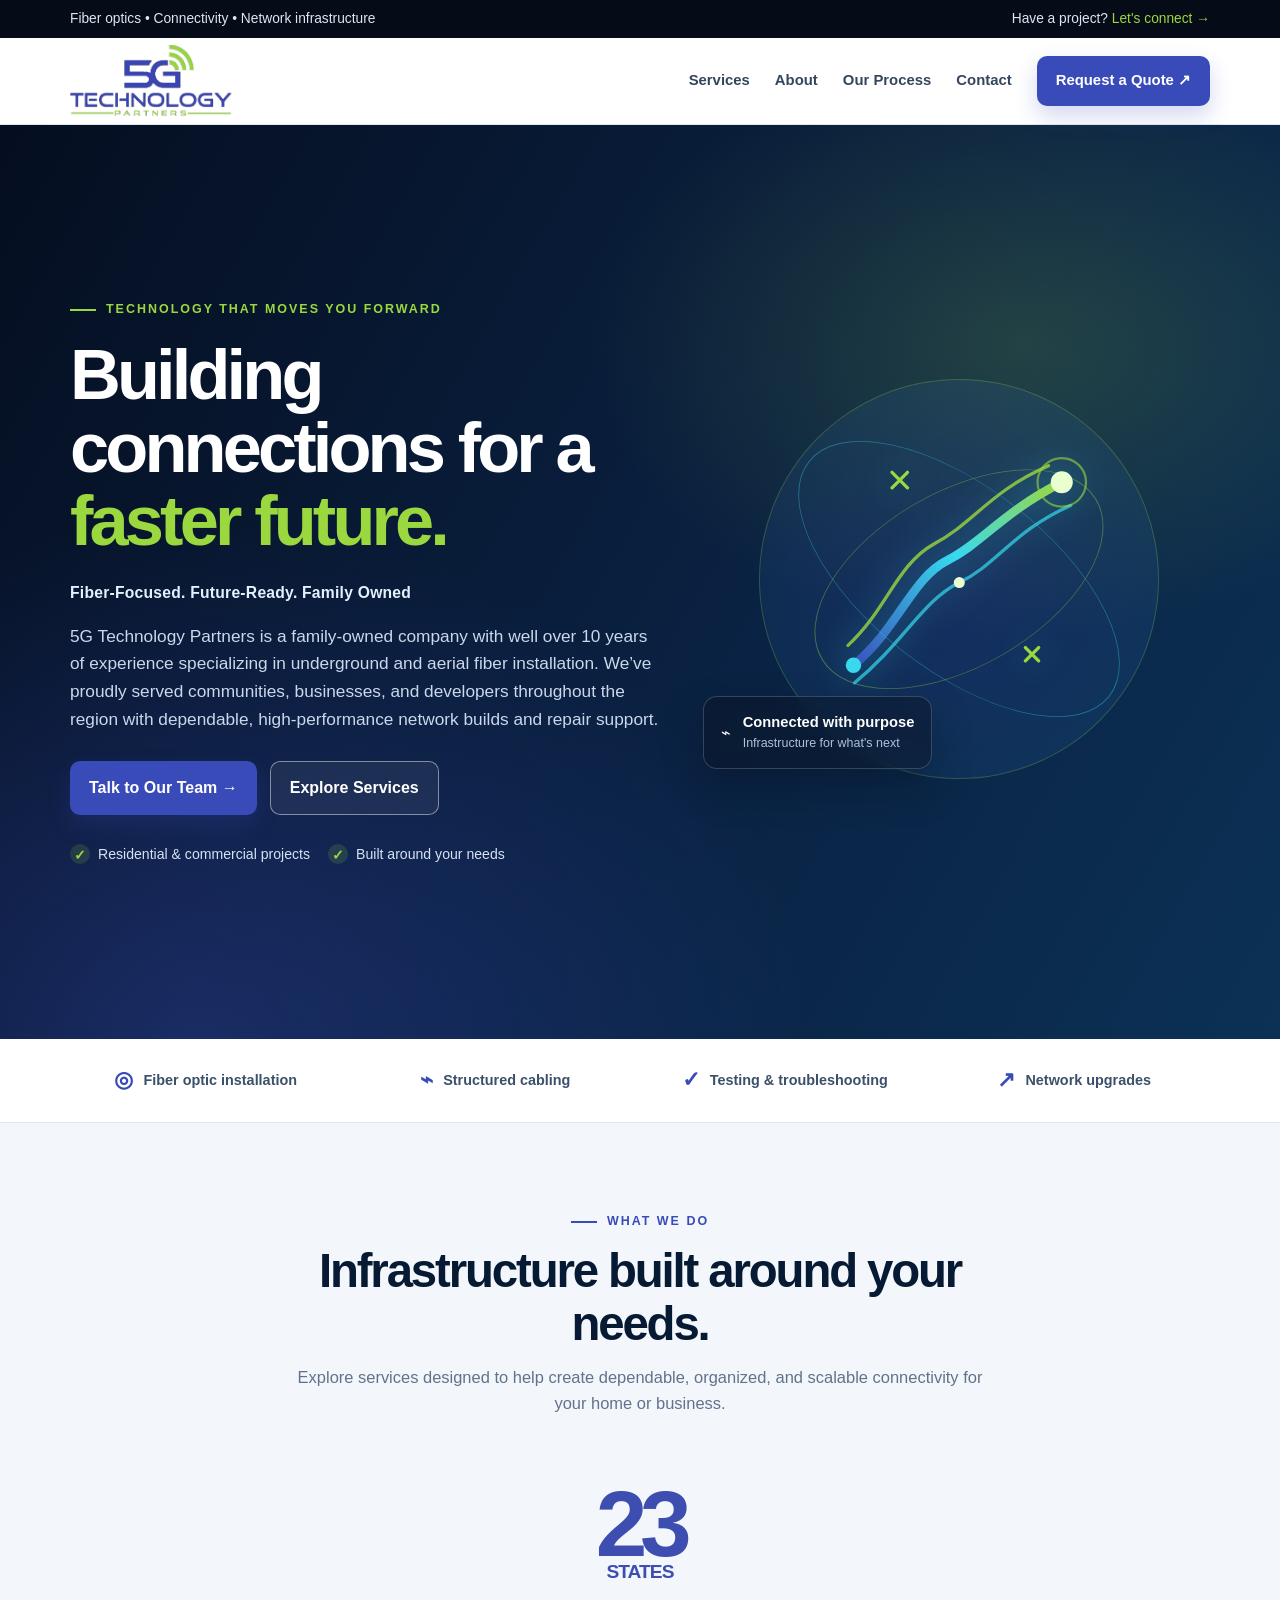
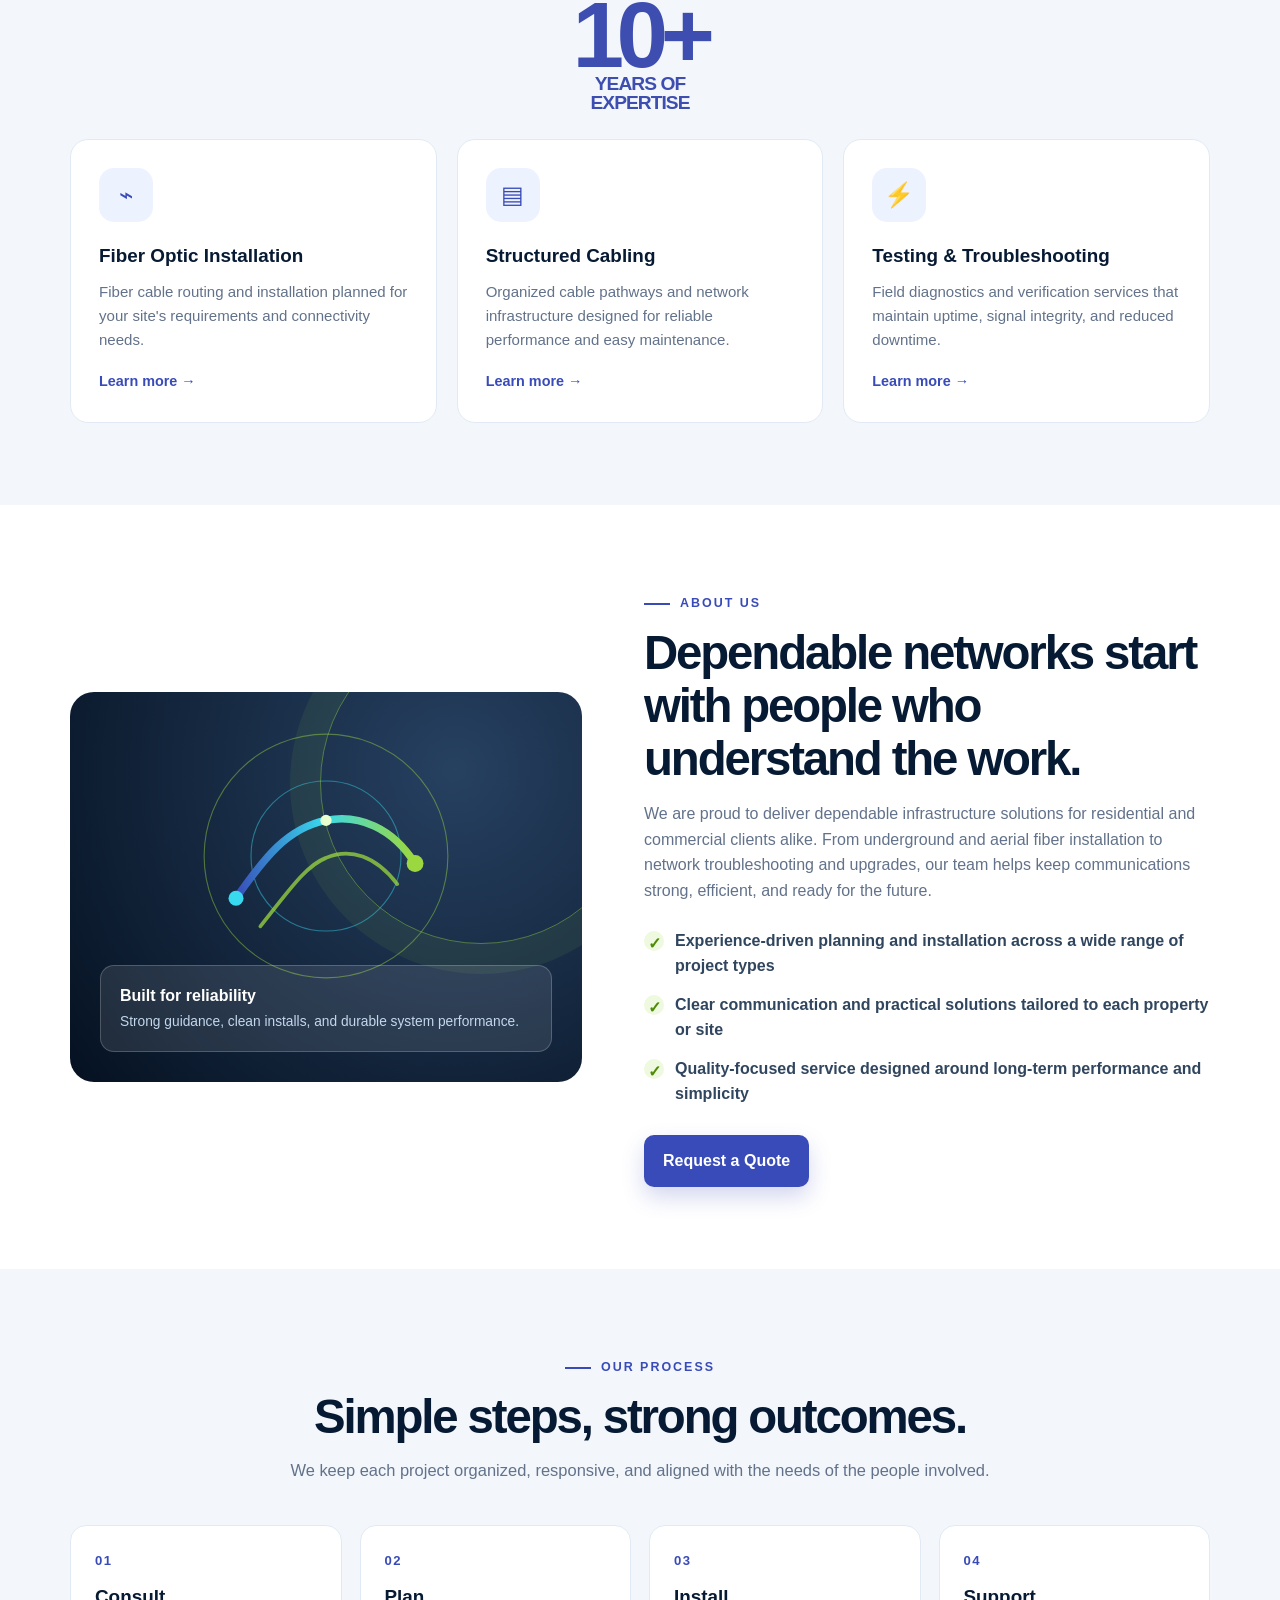
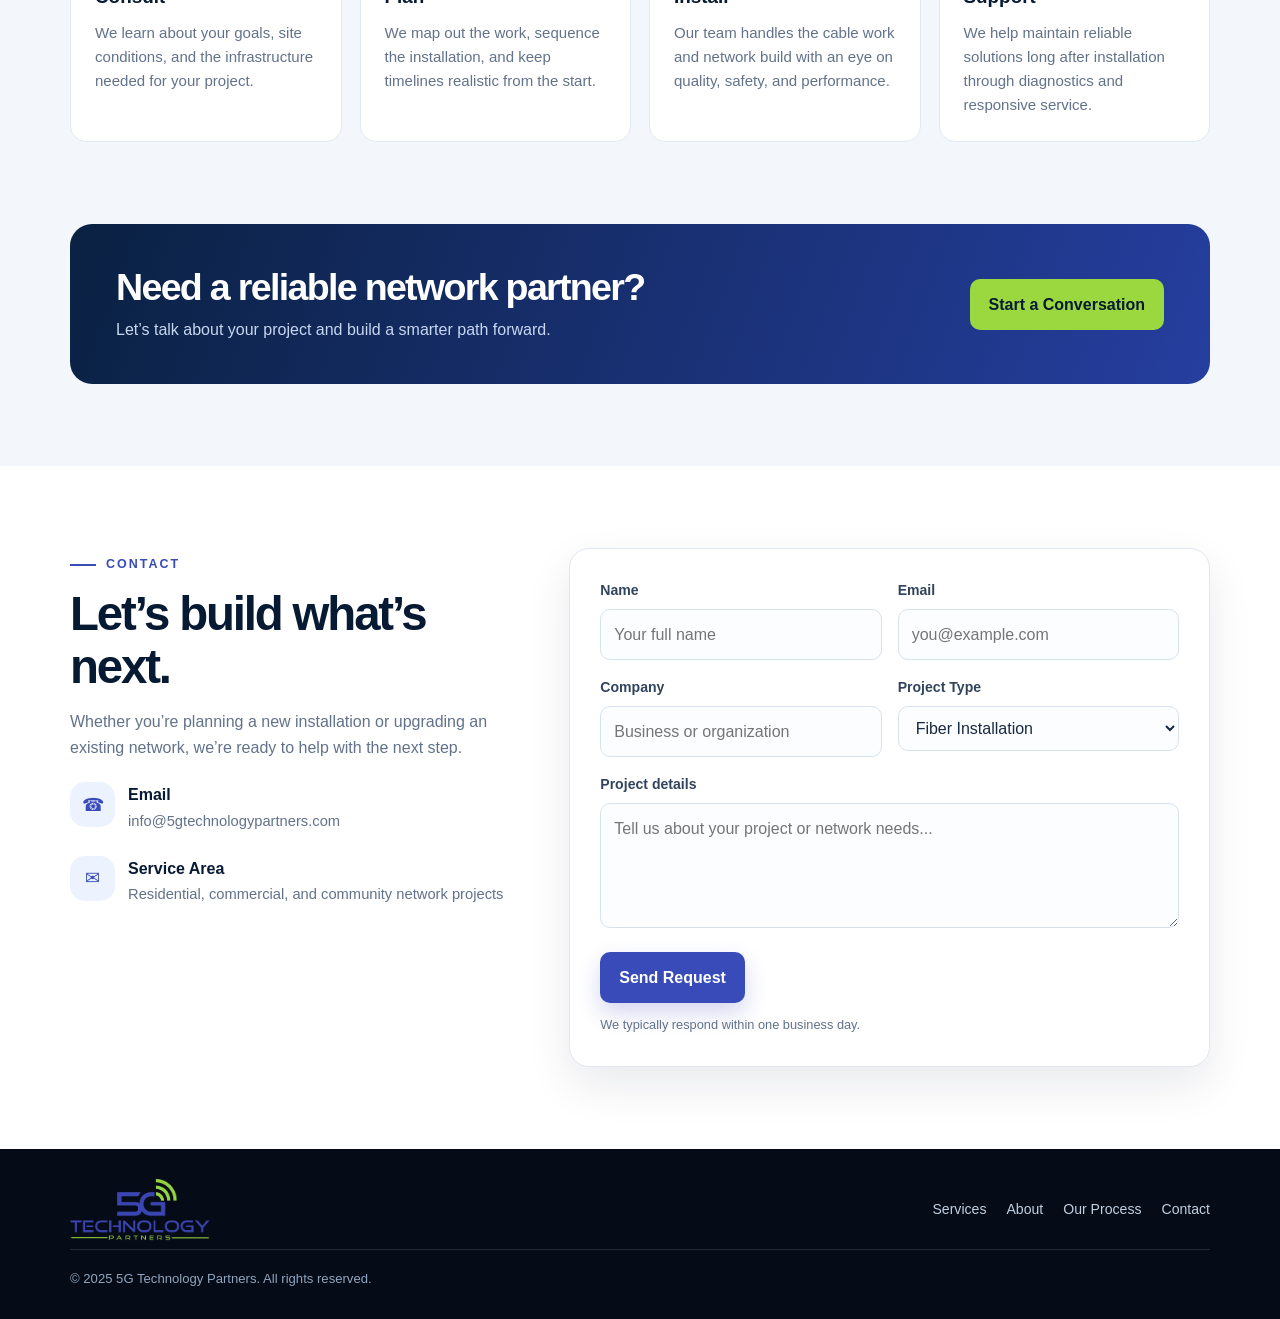
==== index.html @ 3518e051 "Update contact details to the requested email address in the marketing website." ====
<!DOCTYPE html>
<html lang="en">
<head>
  <meta charset="UTF-8">
  <meta name="viewport" content="width=device-width, initial-scale=1.0">
  <meta name="description" content="5G Technology Partners delivers fiber optic, connectivity, and network infrastructure solutions for businesses and communities.">
  <title>5G Technology Partners | Fiber Optics & Network Solutions</title>
  <style>
    :root {
      --navy: #071a33;
      --navy-2: #0d2b50;
      --blue: #394bb8;
      --green: #9bd83f;
      --cyan: #38d9ee;
      --text: #182942;
      --muted: #62728a;
      --pale: #f3f7fc;
      --line: #dfe7f1;
      --white: #fff;
    }

    * { box-sizing: border-box; }
    html { scroll-behavior: smooth; scroll-padding-top: 90px; }
    body {
      margin: 0;
      font-family: Inter, "Segoe UI", Arial, sans-serif;
      line-height: 1.6;
      color: var(--text);
      background: #fff;
    }
    a { color: inherit; text-decoration: none; }
    .container { width: min(1140px, calc(100% - 40px)); margin: 0 auto; }

    .topbar {
      background: #050b17;
      color: #dce6f4;
      font-size: .86rem;
      padding: 8px 0;
    }
    .topbar-inner {
      display: flex;
      justify-content: space-between;
      flex-wrap: wrap;
      gap: 8px 20px;
    }
    .topbar a { color: var(--green); }

    header {
      position: sticky;
      top: 0;
      z-index: 20;
      background: rgba(255,255,255,.97);
      backdrop-filter: blur(12px);
      border-bottom: 1px solid var(--line);
    }

    .nav {
      min-height: 86px;
      display: flex;
      align-items: center;
      justify-content: space-between;
      gap: 24px;
    }

    .brand {
      display: inline-flex;
      align-items: center;
      flex-shrink: 0;
    }

    .brand img {
      display: block;
      width: 220px;
      max-height: 72px;
      object-fit: contain;
      object-position: left center;
    }

    .nav-links {
      display: flex;
      align-items: center;
      gap: 25px;
      color: #34465e;
      font-size: .93rem;
      font-weight: 700;
    }
    .nav-links a:not(.button):hover { color: var(--blue); }

    .button {
      display: inline-flex;
      align-items: center;
      justify-content: center;
      gap: 9px;
      padding: 13px 19px;
      border-radius: 10px;
      border: 0;
      cursor: pointer;
      font: inherit;
      font-weight: 800;
      transition: transform .2s, box-shadow .2s, background .2s;
    }
    .button:hover { transform: translateY(-2px); }

    .button-primary {
      background: var(--blue);
      color: white;
      box-shadow: 0 10px 22px rgba(57,75,184,.22);
    }
    .button-primary:hover { background: #293a9d; }

    .hero {
      color: white;
      overflow: hidden;
      position: relative;
      background:
        radial-gradient(ellipse at 80% 24%, rgba(155,216,63,.17), transparent 30%),
        radial-gradient(ellipse at 15% 100%, rgba(57,75,184,.35), transparent 40%),
        linear-gradient(120deg, #050e20 0%, #0a2243 58%, #0b3155 100%);
    }

    .hero-grid {
      position: relative;
      display: grid;
      grid-template-columns: 1.08fr .92fr;
      gap: 48px;
      align-items: center;
      padding: 86px 0 92px;
    }

    .eyebrow {
      display: inline-flex;
      align-items: center;
      gap: 10px;
      color: var(--green);
      font-size: .78rem;
      font-weight: 900;
      letter-spacing: .16em;
      text-transform: uppercase;
    }
    .eyebrow::before {
      content: "";
      width: 26px;
      height: 2px;
      background: currentColor;
    }

    h1 {
      margin: 18px 0 22px;
      max-width: 720px;
      font-size: clamp(2.7rem, 5.5vw, 4.65rem);
      line-height: 1.04;
      letter-spacing: -.055em;
    }
    h1 span { color: var(--green); }

    .hero-tagline {
      max-width: 650px;
      margin: 0 0 18px;
      color: #e4f1ff;
      font-size: .98rem;
      font-weight: 800;
      letter-spacing: .015em;
    }

    .hero-copy {
      max-width: 590px;
      margin: 0 0 28px;
      color: #c9d8ea;
      font-size: 1.08rem;
    }

    .hero-actions {
      display: flex;
      flex-wrap: wrap;
      gap: 13px;
    }

    .hero-points {
      display: flex;
      flex-wrap: wrap;
      gap: 18px;
      margin-top: 28px;
      color: #d6e3f3;
      font-size: .88rem;
    }
    .hero-points span {
      display: inline-flex;
      align-items: center;
      gap: 8px;
    }

    .check {
      display: inline-grid;
      place-items: center;
      width: 20px;
      height: 20px;
      flex-shrink: 0;
      border-radius: 50%;
      color: var(--green);
      background: rgba(155,216,63,.15);
      font-style: normal;
      font-weight: 900;
    }

    .signal-visual {
      position: relative;
      min-height: 360px;
      display: grid;
      place-items: center;
    }

    .orb {
      position: relative;
      width: min(100%, 400px);
      aspect-ratio: 1;
      border-radius: 50%;
      border: 1px solid rgba(155,216,63,.24);
      background: radial-gradient(circle, rgba(57,75,184,.24), rgba(56,217,238,.06));
    }

    .orb::before, .orb::after {
      content: "";
      position: absolute;
      inset: 10%;
      border: 1px solid rgba(155,216,63,.42);
      border-radius: 50%;
      transform: rotate(-30deg) scaleY(.55);
    }
    .orb::after {
      inset: 2%;
      border-color: rgba(56,217,238,.4);
      transform: rotate(38deg) scaleY(.48);
    }

    .orb svg {
      position: absolute;
      width: 72%;
      left: 14%;
      top: 14%;
      filter: drop-shadow(0 0 18px rgba(56,217,238,.4));
    }

    .floating-card {
      position: absolute;
      bottom: 10px;
      left: -5px;
      display: flex;
      align-items: center;
      gap: 12px;
      padding: 14px 17px;
      border-radius: 14px;
      border: 1px solid rgba(255,255,255,.18);
      background: rgba(12,20,36,.48);
      backdrop-filter: blur(8px);
      box-shadow: 0 18px 40px rgba(2,10,20,.28);
    }

    .floating-card strong { display: block; font-size: .92rem; }
    .floating-card small {
      display: block;
      color: #afc2d9;
      font-size: .78rem;
    }

    .trust-strip {
      border-bottom: 1px solid var(--line);
      background: white;
    }

    .trust-grid {
      display: grid;
      grid-template-columns: repeat(4,1fr);
      gap: 18px;
      padding: 24px 0;
    }

    .trust-item {
      display: flex;
      align-items: center;
      justify-content: center;
      gap: 10px;
      color: #3b506a;
      font-size: .9rem;
      font-weight: 800;
    }
    .trust-item b {
      color: var(--blue);
      font-size: 1.35rem;
    }

    section { padding: 82px 0; }

    .section-heading {
      max-width: 720px;
      margin: 0 auto 42px;
      text-align: center;
    }

    .section-heading .eyebrow,
    .about-copy .eyebrow,
    .contact-copy .eyebrow {
      color: var(--blue);
    }

    h2 {
      margin: 12px 0 14px;
      color: var(--navy);
      font-size: clamp(2rem, 3.7vw, 3rem);
      line-height: 1.12;
      letter-spacing: -.045em;
    }

    .section-heading p {
      margin: 0;
      color: var(--muted);
      font-size: 1.03rem;
    }

    .services, .process, .cta-band { background: var(--pale); }

    .service-spotlight {
      display: flex;
      justify-content: center;
      align-items: center;
      margin: 0 0 36px;
      padding: 10px 0 0;
      background: transparent;
    }

    .service-coverage-copy {
      display: flex;
      flex-direction: column;
      justify-content: center;
      align-items: center;
      color: #3d4eb0;
      line-height: .8;
      letter-spacing: -.08em;
      font-weight: 900;
      text-transform: uppercase;
      text-align: center;
      padding-top: 10px;
      transform: translateY(8px);
    }
    .service-coverage-copy .big {
      display: block;
      font-size: clamp(5.8rem, 7vw, 9.5rem);
      line-height: .8;
      letter-spacing: -.08em;
    }
    .service-coverage-copy .small {
      display: block;
      font-size: clamp(1.1rem, 1.5vw, 1.8rem);
      letter-spacing: -.05em;
      line-height: .9;
      margin-top: 2px;
    }

    .service-grid {
      display: grid;
      grid-template-columns: repeat(3,1fr);
      gap: 20px;
    }

    .service-card {
      padding: 28px;
      border: 1px solid #e1eaf4;
      border-radius: 18px;
      background: white;
      transition: transform .2s, box-shadow .2s;
    }
    .service-card:hover {
      transform: translateY(-5px);
      box-shadow: 0 18px 40px rgba(7,26,51,.1);
    }

    .service-icon {
      display: grid;
      place-items: center;
      width: 54px;
      height: 54px;
      margin-bottom: 19px;
      border-radius: 15px;
      background: #edf2ff;
      color: var(--blue);
      font-size: 1.5rem;
    }

    .service-card h3, .step h3 {
      margin: 0 0 9px;
      color: var(--navy);
      font-size: 1.18rem;
    }

    .service-card p, .step p {
      margin: 0;
      color: var(--muted);
      font-size: .94rem;
    }

    .learn {
      display: inline-flex;
      gap: 7px;
      margin-top: 18px;
      color: var(--blue);
      font-weight: 850;
      font-size: .9rem;
    }

    .about-grid {
      display: grid;
      grid-template-columns: .95fr 1.05fr;
      gap: 62px;
      align-items: center;
    }

    .about-visual {
      min-height: 390px;
      position: relative;
      overflow: hidden;
      display: flex;
      align-items: end;
      padding: 30px;
      border-radius: 24px;
      background: radial-gradient(circle at 75% 20%, rgba(15,44,80,.9), rgba(5,17,33,1));
    }
    .about-visual::before {
      content: "";
      position: absolute;
      width: 320px;
      height: 320px;
      top: -70px;
      right: -60px;
      border: 1px solid rgba(155,216,63,.45);
      border-radius: 50%;
      box-shadow: 0 0 0 30px rgba(155,216,63,.08);
    }
    .about-visual svg {
      position: absolute;
      width: 72%;
      max-width: 300px;
      left: 50%;
      top: 42%;
      transform: translate(-50%,-50%);
    }

    .about-note {
      z-index: 1;
      position: relative;
      width: 100%;
      padding: 17px 19px;
      border: 1px solid rgba(255,255,255,.2);
      border-radius: 14px;
      background: rgba(255,255,255,.1);
      color: white;
    }
    .about-note strong { display: block; }
    .about-note span {
      color: #c3d7ed;
      font-size: .86rem;
    }

    .about-copy > p, .contact-copy > p { color: var(--muted); }

    .benefits {
      display: grid;
      gap: 13px;
      list-style: none;
      padding: 0;
      margin: 24px 0 28px;
    }
    .benefits li {
      display: flex;
      gap: 11px;
      align-items: flex-start;
      color: #30455e;
      font-weight: 700;
    }
    .benefits .check {
      margin-top: 3px;
      color: #4c8c0a;
      background: #eff9df;
    }

    .process-grid {
      display: grid;
      grid-template-columns: repeat(4,1fr);
      gap: 18px;
    }

    .step {
      padding: 24px;
      border: 1px solid #e1eaf4;
      border-radius: 16px;
      background: white;
    }
    .step-number {
      color: var(--blue);
      font-size: .82rem;
      font-weight: 900;
      letter-spacing: .12em;
    }
    .step h3 { margin-top: 11px; }

    .cta-band { padding: 0 0 82px; }
    .cta-inner {
      display: flex;
      align-items: center;
      justify-content: space-between;
      gap: 25px;
      padding: 42px 46px;
      border-radius: 22px;
      color: white;
      background: linear-gradient(110deg,#0a2142,#263e9f);
    }
    .cta-inner h2 {
      margin: 0 0 8px;
      color: white;
      font-size: clamp(1.7rem,3vw,2.35rem);
    }
    .cta-inner p {
      margin: 0;
      color: #c8d7f0;
    }
    .cta-inner .button {
      flex-shrink: 0;
      color: var(--navy);
      background: var(--green);
    }

    .contact-grid {
      display: grid;
      grid-template-columns: .82fr 1.18fr;
      gap: 54px;
      align-items: start;
    }

    .contact-detail {
      display: flex;
      gap: 13px;
      align-items: flex-start;
      margin-top: 22px;
    }
    .contact-detail .service-icon {
      width: 45px;
      height: 45px;
      flex-shrink: 0;
      margin: 0;
      font-size: 1.15rem;
    }
    .contact-detail strong {
      display: block;
      color: var(--navy);
    }
    .contact-detail span {
      color: var(--muted);
      font-size: .92rem;
    }

    .contact-form {
      padding: 30px;
      border: 1px solid var(--line);
      border-radius: 20px;
      background: white;
      box-shadow: 0 18px 45px rgba(7,26,51,.09);
    }

    .form-row {
      display: grid;
      grid-template-columns: 1fr 1fr;
      gap: 16px;
    }

    .field { margin-bottom: 16px; }

    label {
      display: block;
      margin-bottom: 7px;
      color: #31445d;
      font-size: .88rem;
      font-weight: 800;
    }

    input, select, textarea {
      width: 100%;
      padding: 12px 13px;
      border: 1px solid #d7e2ee;
      border-radius: 10px;
      background: #fbfdff;
      color: var(--text);
      font: inherit;
      outline: none;
    }
    input:focus, select:focus, textarea:focus {
      border-color: var(--blue);
      box-shadow: 0 0 0 3px rgba(57,75,184,.11);
    }
    textarea {
      min-height: 125px;
      resize: vertical;
    }

    .form-note {
      margin: 12px 0 0;
      color: var(--muted);
      font-size: .8rem;
    }

    footer {
      padding: 30px 0;
      color: #c0cfe2;
      background: #050b17;
    }
    .footer-inner {
      display: flex;
      align-items: center;
      justify-content: space-between;
      flex-wrap: wrap;
      gap: 20px;
    }
    footer .brand img {
      width: 190px;
      max-height: 62px;
    }
    .footer-links {
      display: flex;
      flex-wrap: wrap;
      gap: 20px;
      font-size: .88rem;
    }
    .copyright {
      width: 100%;
      margin-top: 8px;
      padding-top: 18px;
      border-top: 1px solid rgba(255,255,255,.13);
      color: #8fa5bf;
      font-size: .82rem;
    }

    @media (max-width: 900px) {
      .nav-links { gap: 15px; }
      .nav-links a:not(.button) { font-size: .86rem; }
      .hero-grid { grid-template-columns: 1fr .8fr; gap: 25px; }
      .service-grid { grid-template-columns: repeat(2,1fr); }
      .process-grid { grid-template-columns: repeat(2,1fr); }
      .about-grid { gap: 32px; }
    }

    @media (max-width: 700px) {
      .topbar-inner { justify-content: center; text-align: center; }
      .nav { min-height: 74px; }
      .brand img { width: 175px; max-height: 58px; }
      .menu-toggle { display: block; }
      .nav-links {
        display: none;
        position: absolute;
        top: 74px;
        left: 0;
        right: 0;
        padding: 18px 22px 24px;
        border-bottom: 1px solid var(--line);
        background: white;
        box-shadow: 0 18px 25px rgba(7,26,51,.08);
      }
      .nav-links.open { display: flex; }
      .nav-links a:not(.button) { font-size: 1rem; }
      .nav-links .button { width: 100%; }
      .hero-grid {
        grid-template-columns: 1fr;
        padding: 62px 0 72px;
      }
      .service-grid, .about-grid, .contact-grid { grid-template-columns: 1fr; }
      .contact-grid { gap: 30px; }
      .cta-inner {
        padding: 30px 25px;
        align-items: flex-start;
        flex-direction: column;
      }
    }

    @media (max-width: 440px) {
      .container { width: calc(100% - 30px); }
      .service-grid, .process-grid, .form-row { grid-template-columns: 1fr; }
      h1 { font-size: 2.55rem; }
      .hero-actions .button { width: 100%; }
      .hero-points { flex-direction: column; gap: 10px; }
    }
  </style>
</head>
<body>
  <div class="topbar">
    <div class="container topbar-inner">
      <span>Fiber optics • Connectivity • Network infrastructure</span>
      <span>Have a project? <a href="#contact">Let's connect →</a></span>
    </div>
  </div>

  <header>
    <div class="container nav">
      <a class="brand" href="#home" aria-label="5G Technology Partners home">
        <img src="5g-technology-partners-logo.png" alt="5G Technology Partners logo">
      </a>
      <nav class="nav-links" aria-label="Main navigation">
        <a href="#services">Services</a>
        <a href="#about">About</a>
        <a href="#process">Our Process</a>
        <a href="#contact">Contact</a>
        <a class="button button-primary" href="#contact">Request a Quote ↗</a>
      </nav>
    </div>
  </header>

  <main>
    <section class="hero" id="home">
      <div class="container hero-grid">
        <div>
          <div class="eyebrow">Technology that moves you forward</div>
          <h1>Building connections for a <span>faster future.</span></h1>
          <p class="hero-tagline">Fiber-Focused. Future-Ready. Family Owned</p>
          <p class="hero-copy">5G Technology Partners is a family-owned company with well over 10 years of experience specializing in underground and aerial fiber installation. We’ve proudly served communities, businesses, and developers throughout the region with dependable, high-performance network builds and repair support.</p>

          <div class="hero-actions">
            <a class="button button-primary" href="#contact">Talk to Our Team →</a>
            <a class="button" href="#services" style="color:white;border:1px solid rgba(255,255,255,.45);background:rgba(255,255,255,.06);">Explore Services</a>
          </div>

          <div class="hero-points">
            <span><i class="check">✓</i> Residential & commercial projects</span>
            <span><i class="check">✓</i> Built around your needs</span>
          </div>
        </div>

        <div class="signal-visual" aria-hidden="true">
          <div class="orb">
            <svg viewBox="0 0 260 260" fill="none">
              <defs>
                <linearGradient id="beam" x1="35" y1="218" x2="222" y2="40" gradientUnits="userSpaceOnUse">
                  <stop stop-color="#394bb8"/>
                  <stop offset=".55" stop-color="#38d9ee"/>
                  <stop offset="1" stop-color="#9bd83f"/>
                </linearGradient>
              </defs>
              <path d="M34 208C75 174 87 129 119 113C151 97 168 70 223 42" stroke="url(#beam)" stroke-width="8" stroke-linecap="round"/>
              <path d="M35 224C80 187 96 150 130 133C165 116 179 86 231 63" stroke="#38d9ee" stroke-opacity=".7" stroke-width="3" stroke-linecap="round"/>
              <path d="M29 190C64 158 73 117 107 98C143 79 158 50 211 27" stroke="#9bd83f" stroke-opacity=".8" stroke-width="3" stroke-linecap="round"/>
              <circle cx="223" cy="42" r="10" fill="#eaffd0"/>
              <circle cx="223" cy="42" r="22" stroke="#9bd83f" stroke-opacity=".6" stroke-width="2"/>
              <circle cx="34" cy="208" r="7" fill="#38d9ee"/>
              <circle cx="130" cy="133" r="5" fill="#eaffd0"/>
              <path d="M69 47L83 33M83 47L69 33M190 204L202 192M202 204L190 192" stroke="#9bd83f" stroke-width="3" stroke-linecap="round"/>
            </svg>
          </div>

          <div class="floating-card">
            <div class="floating-icon">⌁</div>
            <div>
              <strong>Connected with purpose</strong>
              <small>Infrastructure for what's next</small>
            </div>
          </div>
        </div>
      </div>
    </section>

    <div class="trust-strip">
      <div class="container trust-grid">
        <div class="trust-item"><b>◎</b> Fiber optic installation</div>
        <div class="trust-item"><b>⌁</b> Structured cabling</div>
        <div class="trust-item"><b>✓</b> Testing & troubleshooting</div>
        <div class="trust-item"><b>↗</b> Network upgrades</div>
      </div>
    </div>

    <section class="services" id="services">
      <div class="container">
        <div class="section-heading">
          <div class="eyebrow">What we do</div>
          <h2>Infrastructure built around your needs.</h2>
          <p>Explore services designed to help create dependable, organized, and scalable connectivity for your home or business.</p>
        </div>

        <div class="service-spotlight">
          <div class="service-coverage-copy" aria-label="23 states, 10 plus years of experience">
            <span class="big">23</span>
            <span class="small">STATES</span>
            <span class="big" style="margin-top: 18px;">10+</span>
            <span class="small">YEARS OF</span>
            <span class="small">EXPERTISE</span>
          </div>
        </div>

        <div class="service-grid">
          <article class="service-card">
            <div class="service-icon">⌁</div>
            <h3>Fiber Optic Installation</h3>
            <p>Fiber cable routing and installation planned for your site's requirements and connectivity needs.</p>
            <a class="learn" href="#contact">Learn more →</a>
          </article>

          <article class="service-card">
            <div class="service-icon">▤</div>
            <h3>Structured Cabling</h3>
            <p>Organized cable pathways and network infrastructure designed for reliable performance and easy maintenance.</p>
            <a class="learn" href="#contact">Learn more →</a>
          </article>

          <article class="service-card">
            <div class="service-icon">⚡</div>
            <h3>Testing & Troubleshooting</h3>
            <p>Field diagnostics and verification services that maintain uptime, signal integrity, and reduced downtime.</p>
            <a class="learn" href="#contact">Learn more →</a>
          </article>
        </div>
      </div>
    </section>

    <section class="about" id="about">
      <div class="container about-grid">
        <div class="about-visual" aria-hidden="true">
          <svg viewBox="0 0 320 320" fill="none" xmlns="http://www.w3.org/2000/svg">
            <circle cx="160" cy="160" r="130" stroke="rgba(155,216,63,0.45)" stroke-width="1.2"/>
            <circle cx="160" cy="160" r="80" stroke="rgba(56,217,238,0.45)" stroke-width="1.2"/>
            <path d="M64 205C94 162 119 130 160 122C195 115 231 130 255 168" stroke="url(#networkGlow)" stroke-width="8" stroke-linecap="round"/>
            <path d="M90 235C121 196 139 170 160 162C186 151 213 160 236 190" stroke="rgba(155,216,63,0.75)" stroke-width="4" stroke-linecap="round"/>
            <circle cx="64" cy="205" r="8" fill="#38d9ee"/>
            <circle cx="255" cy="168" r="9" fill="#9bd83f"/>
            <circle cx="160" cy="122" r="6" fill="#eaffd0"/>
            <defs>
              <linearGradient id="networkGlow" x1="64" y1="205" x2="255" y2="168" gradientUnits="userSpaceOnUse">
                <stop stop-color="#394bb8"/>
                <stop offset="0.55" stop-color="#38d9ee"/>
                <stop offset="1" stop-color="#9bd83f"/>
              </linearGradient>
            </defs>
          </svg>
          <div class="about-note">
            <strong>Built for reliability</strong>
            <span>Strong guidance, clean installs, and durable system performance.</span>
          </div>
        </div>

        <div class="about-copy">
          <div class="eyebrow">About us</div>
          <h2>Dependable networks start with people who understand the work.</h2>
          <p>We are proud to deliver dependable infrastructure solutions for residential and commercial clients alike. From underground and aerial fiber installation to network troubleshooting and upgrades, our team helps keep communications strong, efficient, and ready for the future.</p>
          <ul class="benefits">
            <li><i class="check">✓</i> Experience-driven planning and installation across a wide range of project types</li>
            <li><i class="check">✓</i> Clear communication and practical solutions tailored to each property or site</li>
            <li><i class="check">✓</i> Quality-focused service designed around long-term performance and simplicity</li>
          </ul>
          <a class="button button-primary" href="#contact">Request a Quote</a>
        </div>
      </div>
    </section>

    <section class="process" id="process">
      <div class="container">
        <div class="section-heading">
          <div class="eyebrow">Our process</div>
          <h2>Simple steps, strong outcomes.</h2>
          <p>We keep each project organized, responsive, and aligned with the needs of the people involved.</p>
        </div>

        <div class="process-grid">
          <div class="step">
            <div class="step-number">01</div>
            <h3>Consult</h3>
            <p>We learn about your goals, site conditions, and the infrastructure needed for your project.</p>
          </div>

          <div class="step">
            <div class="step-number">02</div>
            <h3>Plan</h3>
            <p>We map out the work, sequence the installation, and keep timelines realistic from the start.</p>
          </div>

          <div class="step">
            <div class="step-number">03</div>
            <h3>Install</h3>
            <p>Our team handles the cable work and network build with an eye on quality, safety, and performance.</p>
          </div>

          <div class="step">
            <div class="step-number">04</div>
            <h3>Support</h3>
            <p>We help maintain reliable solutions long after installation through diagnostics and responsive service.</p>
          </div>
        </div>
      </div>
    </section>

    <div class="cta-band">
      <div class="container">
        <div class="cta-inner">
          <div>
            <h2>Need a reliable network partner?</h2>
            <p>Let’s talk about your project and build a smarter path forward.</p>
          </div>
          <a class="button" href="#contact">Start a Conversation</a>
        </div>
      </div>
    </div>

    <section class="contact" id="contact">
      <div class="container contact-grid">
        <div class="contact-copy">
          <div class="eyebrow">Contact</div>
          <h2>Let’s build what’s next.</h2>
          <p>Whether you’re planning a new installation or upgrading an existing network, we’re ready to help with the next step.</p>

          <div class="contact-detail">
            <div class="service-icon">☎</div>
            <div>
              <strong>Email</strong>
              <span>info@5gtechnologypartners.com</span>
            </div>
          </div>

          <div class="contact-detail">
            <div class="service-icon">✉</div>
            <div>
              <strong>Service Area</strong>
              <span>Residential, commercial, and community network projects</span>
            </div>
          </div>
        </div>

        <div class="contact-form">
          <form>
            <div class="form-row">
              <div class="field">
                <label for="name">Name</label>
                <input id="name" type="text" name="name" placeholder="Your full name">
              </div>
              <div class="field">
                <label for="email">Email</label>
                <input id="email" type="email" name="email" placeholder="you@example.com">
              </div>
            </div>

            <div class="form-row">
              <div class="field">
                <label for="company">Company</label>
                <input id="company" type="text" name="company" placeholder="Business or organization">
              </div>
              <div class="field">
                <label for="project-type">Project Type</label>
                <select id="project-type" name="project-type">
                  <option>Fiber Installation</option>
                  <option>Structured Cabling</option>
                  <option>Testing & Troubleshooting</option>
                  <option>Network Upgrade</option>
                </select>
              </div>
            </div>

            <div class="field">
              <label for="message">Project details</label>
              <textarea id="message" name="message" placeholder="Tell us about your project or network needs..."></textarea>
            </div>

            <button class="button button-primary" type="submit">Send Request</button>
            <p class="form-note">We typically respond within one business day.</p>
          </form>
        </div>
      </div>
    </section>
  </main>

  <footer>
    <div class="container">
      <div class="footer-inner">
        <a class="brand" href="#home" aria-label="5G Technology Partners home">
          <img src="5g-technology-partners-logo.png" alt="5G Technology Partners logo">
        </a>
        <nav class="footer-links" aria-label="Footer navigation">
          <a href="#services">Services</a>
          <a href="#about">About</a>
          <a href="#process">Our Process</a>
          <a href="#contact">Contact</a>
        </nav>
      </div>
      <div class="copyright">© 2025 5G Technology Partners. All rights reserved.</div>
    </div>
  </footer>
</body>
</html>
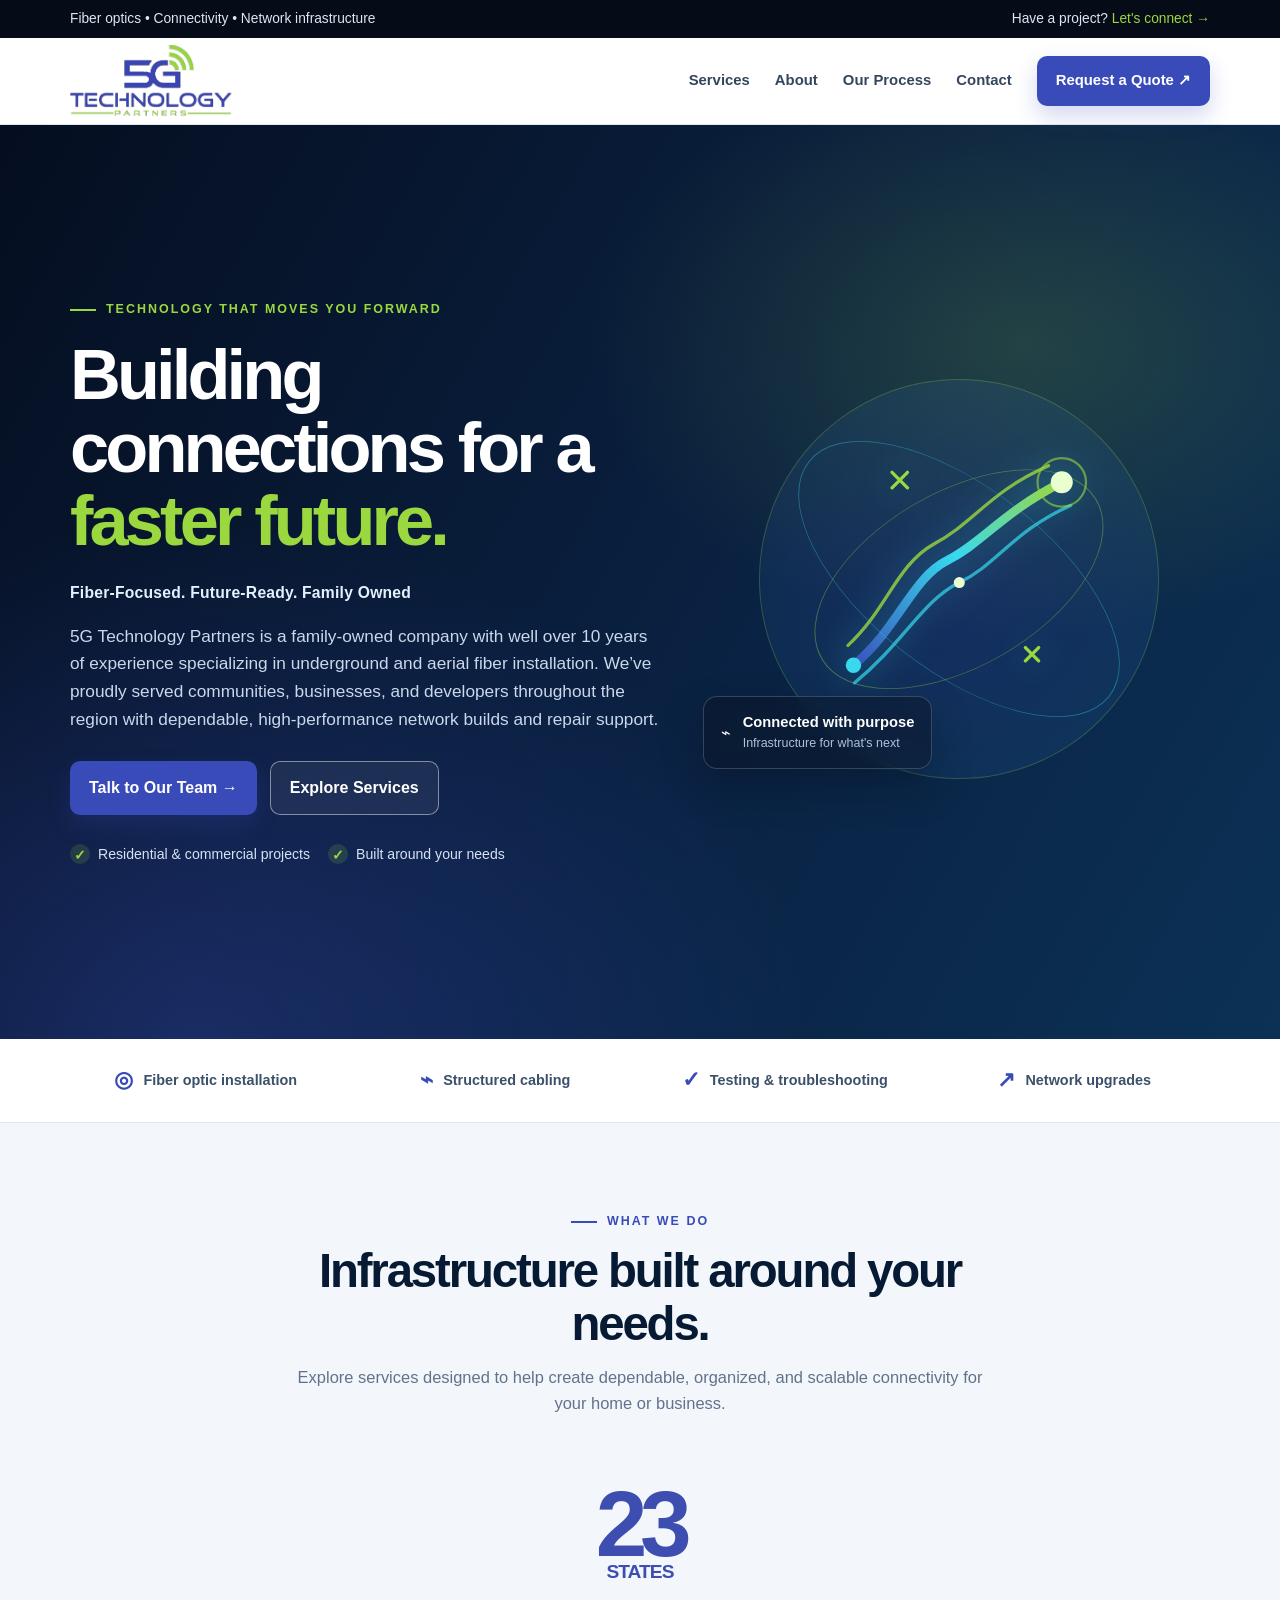
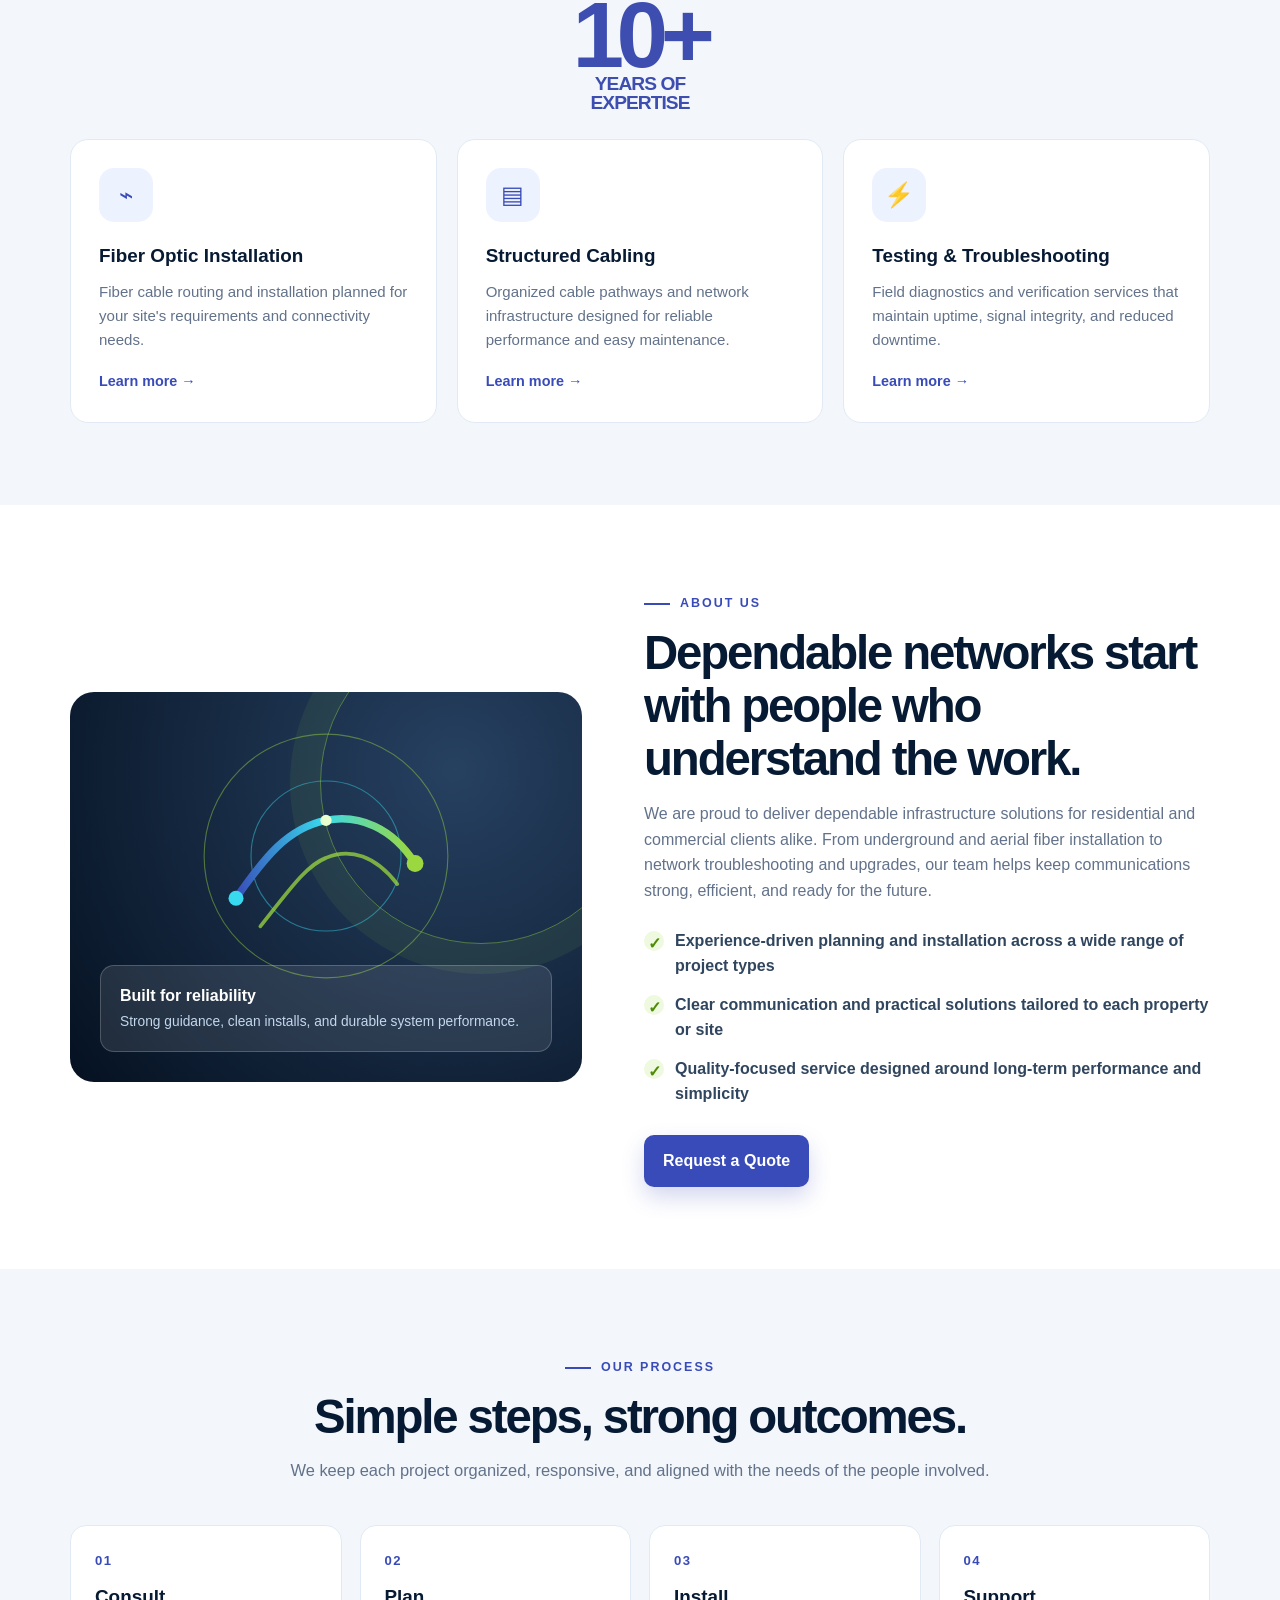
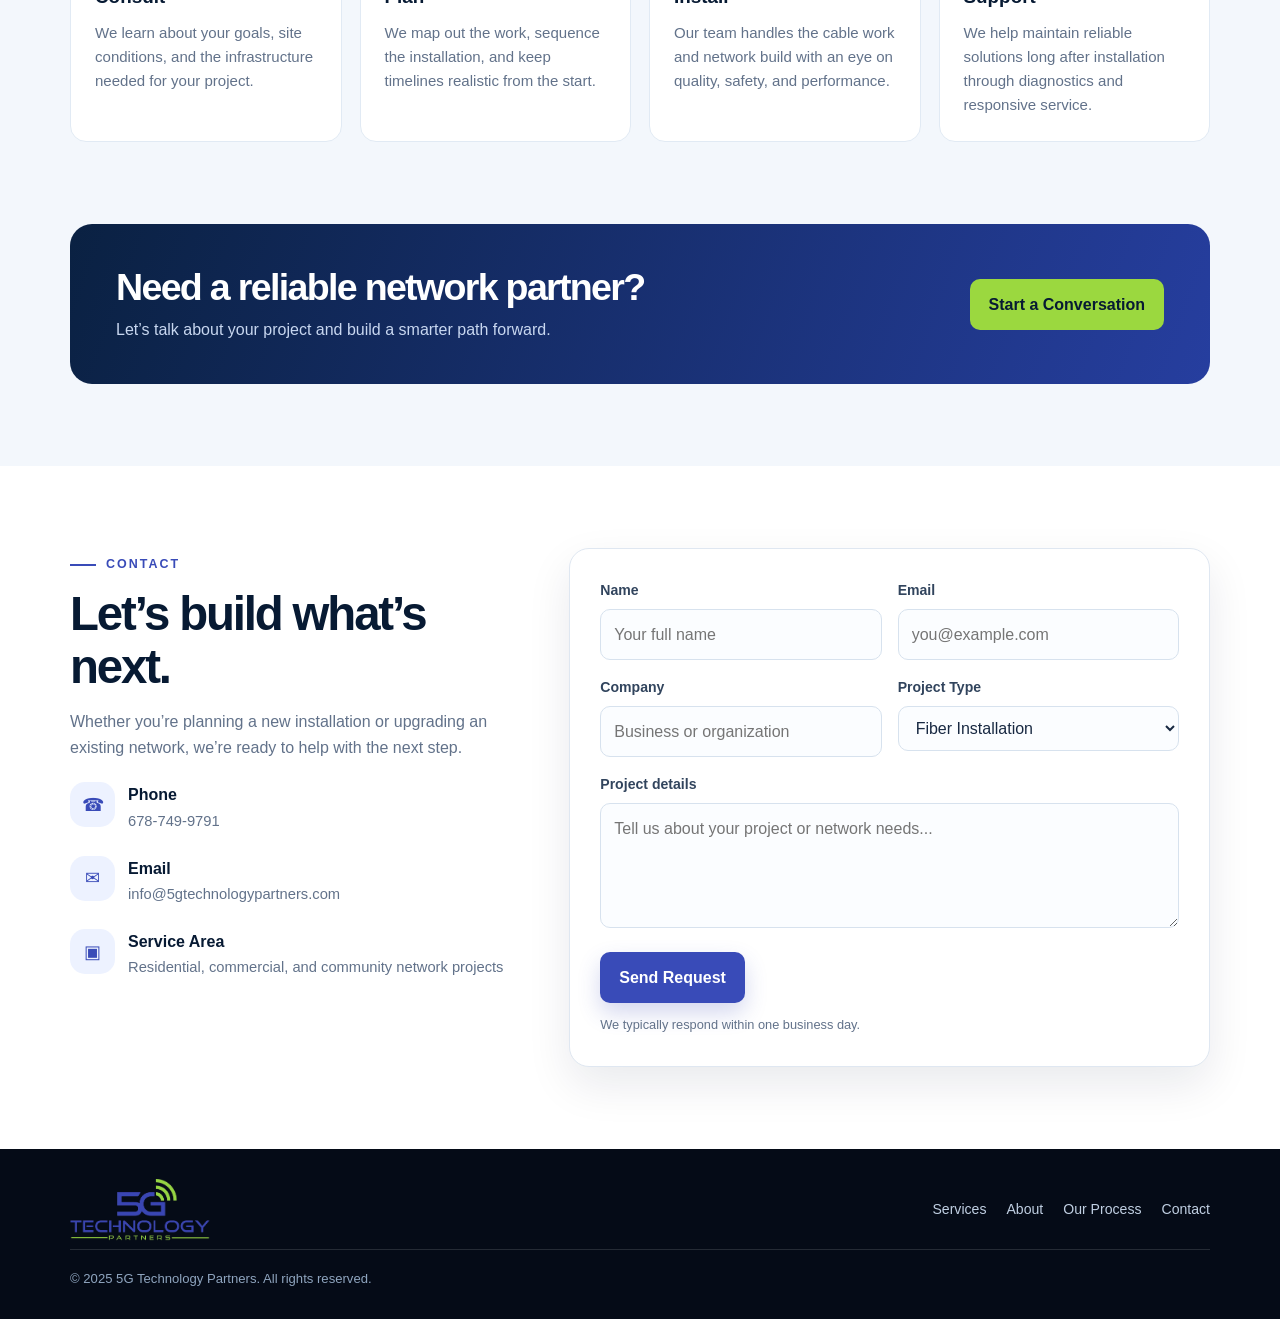
==== commit ddaac884: "Update the contact phone number in the website contact section." ====
--- a/index.html
+++ b/index.html
@@ -910,13 +910,21 @@
           <div class="contact-detail">
             <div class="service-icon">☎</div>
             <div>
+              <strong>Phone</strong>
+              <span>678-749-9791</span>
+            </div>
+          </div>
+
+          <div class="contact-detail">
+            <div class="service-icon">✉</div>
+            <div>
               <strong>Email</strong>
               <span>info@5gtechnologypartners.com</span>
             </div>
           </div>
 
           <div class="contact-detail">
-            <div class="service-icon">✉</div>
+            <div class="service-icon">▣</div>
             <div>
               <strong>Service Area</strong>
               <span>Residential, commercial, and community network projects</span>
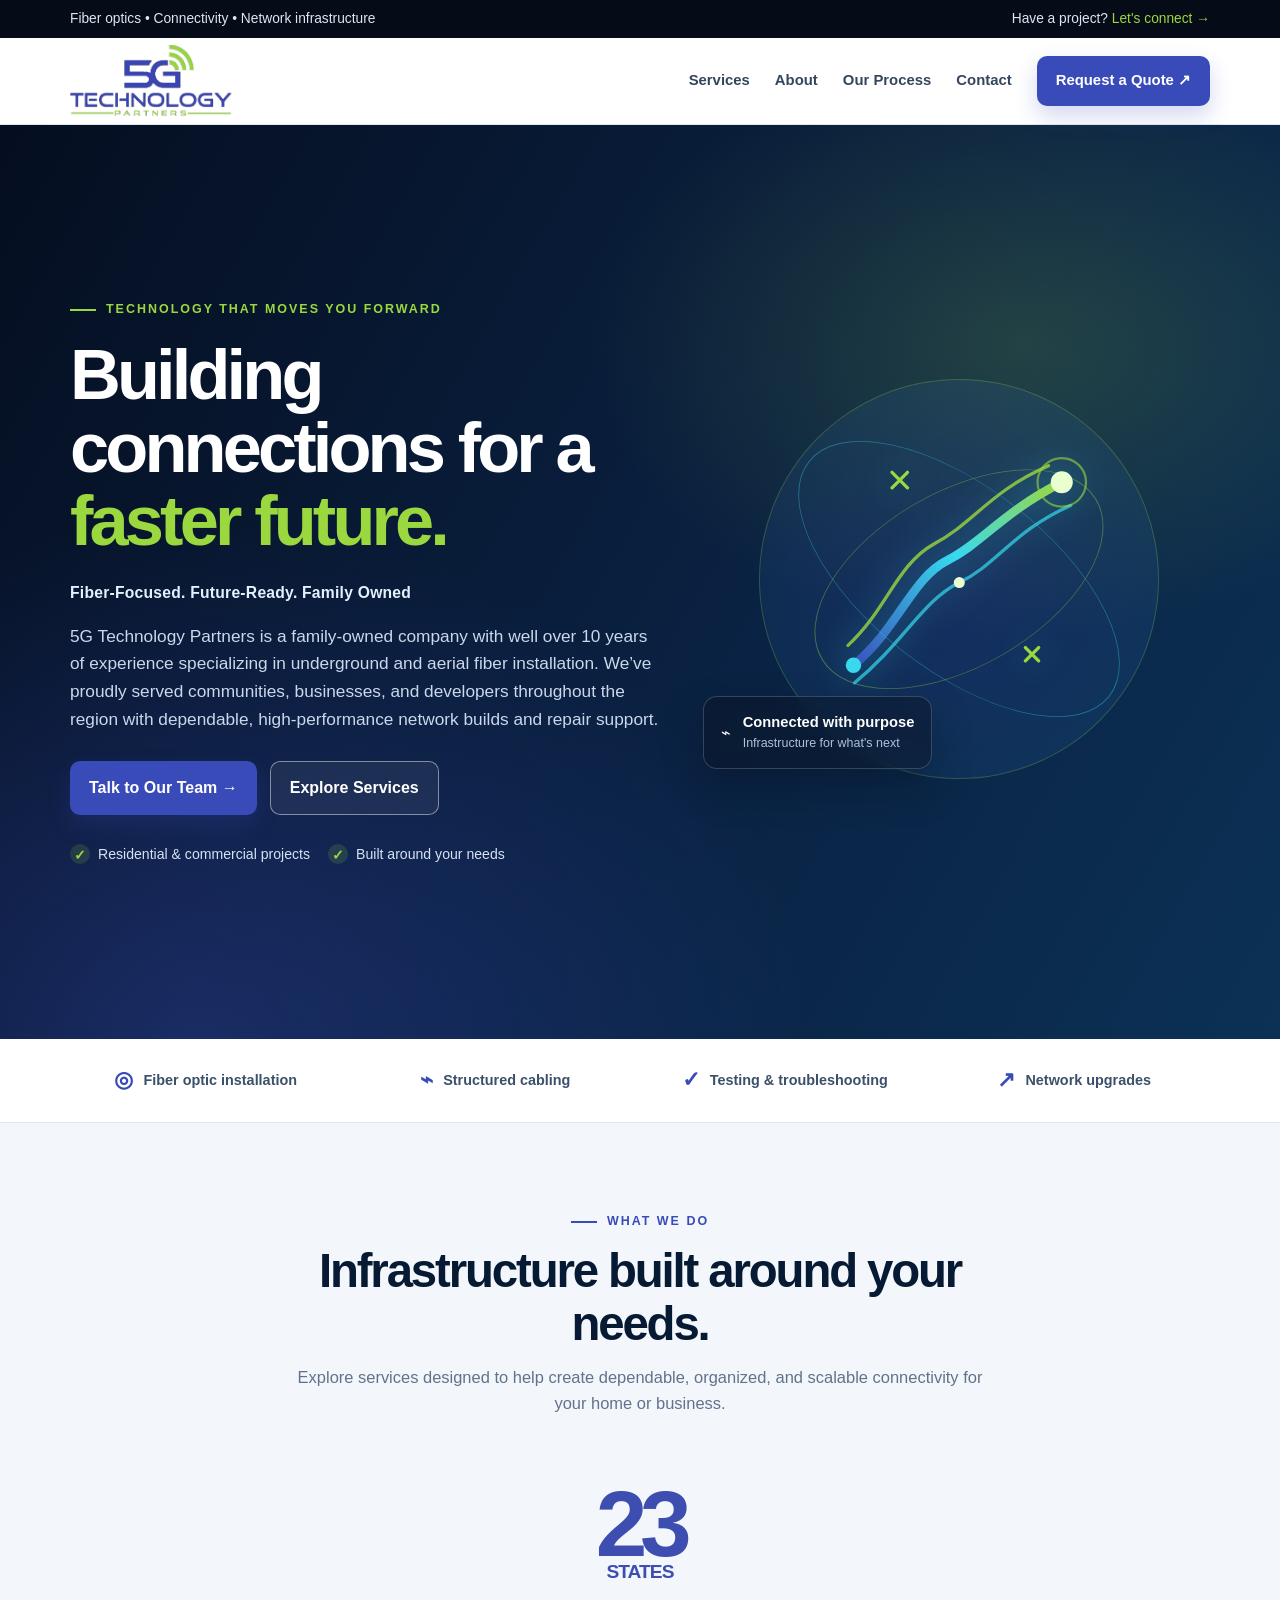
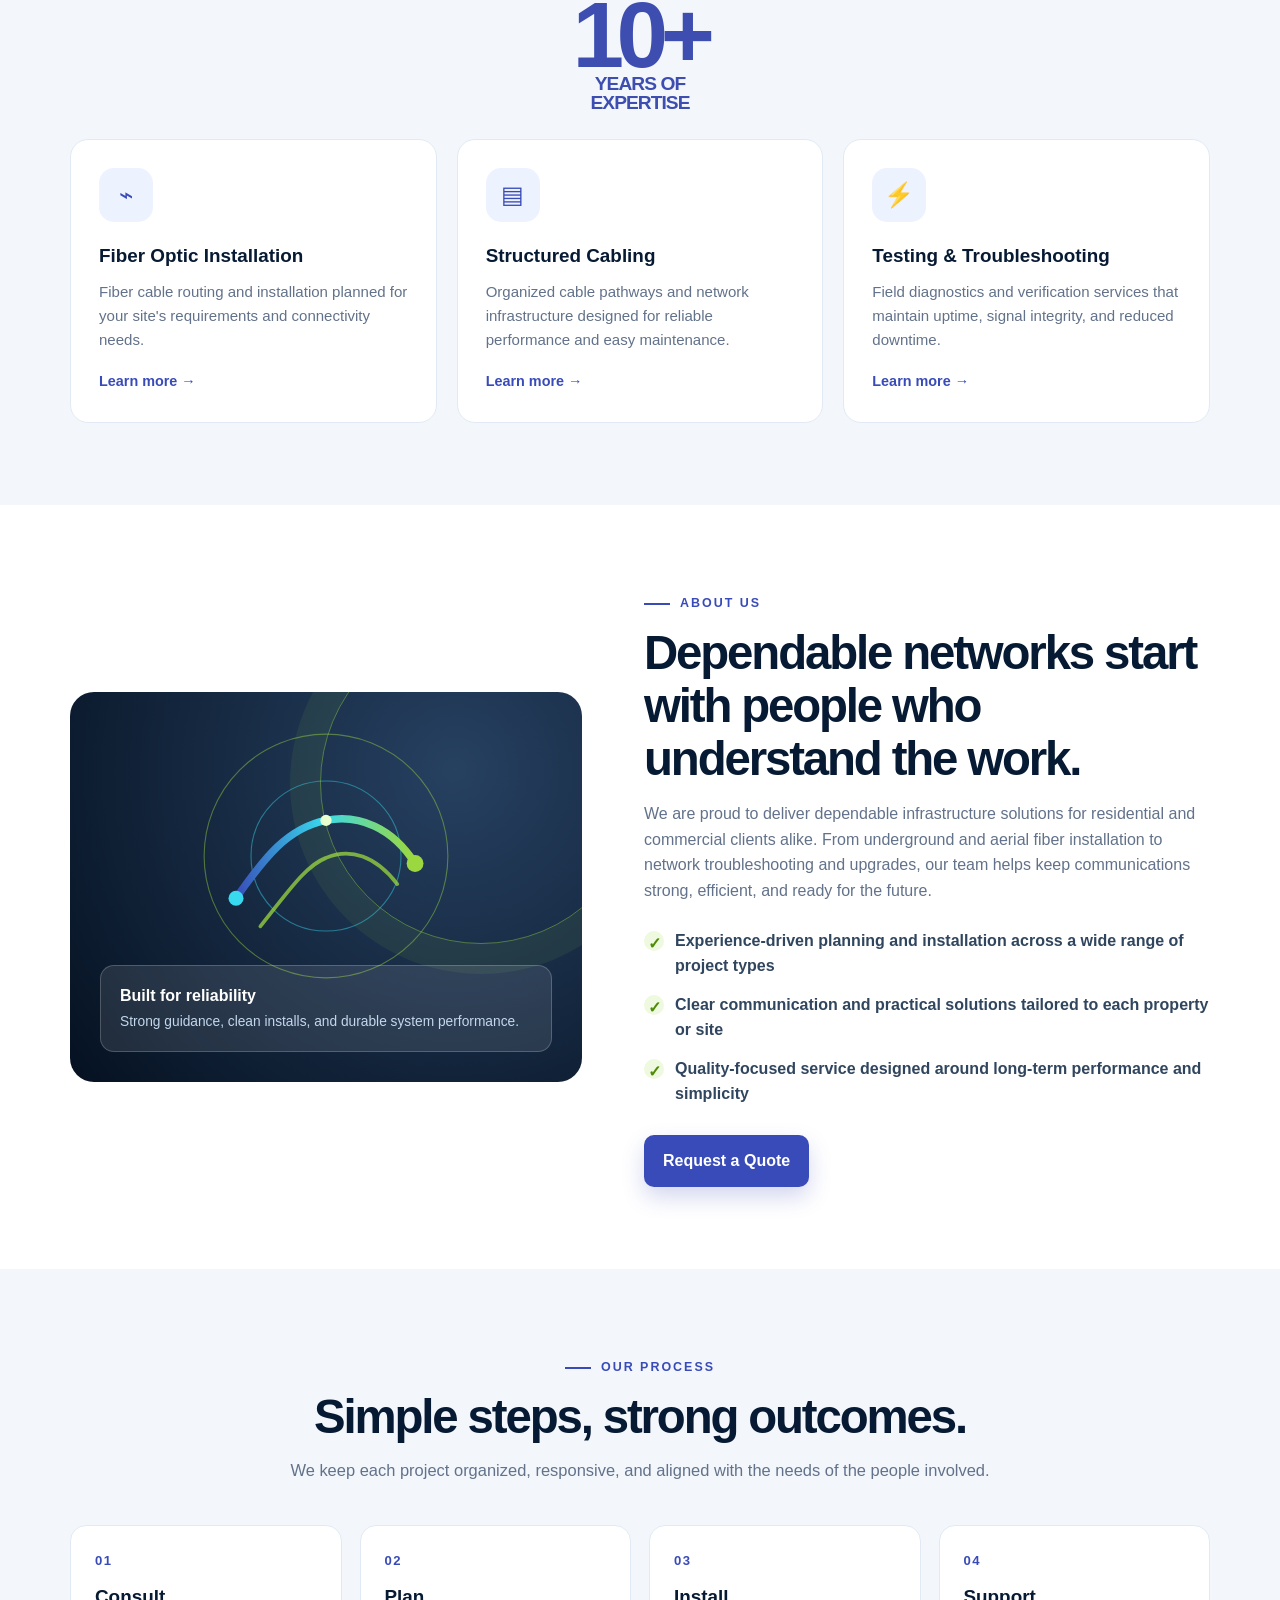
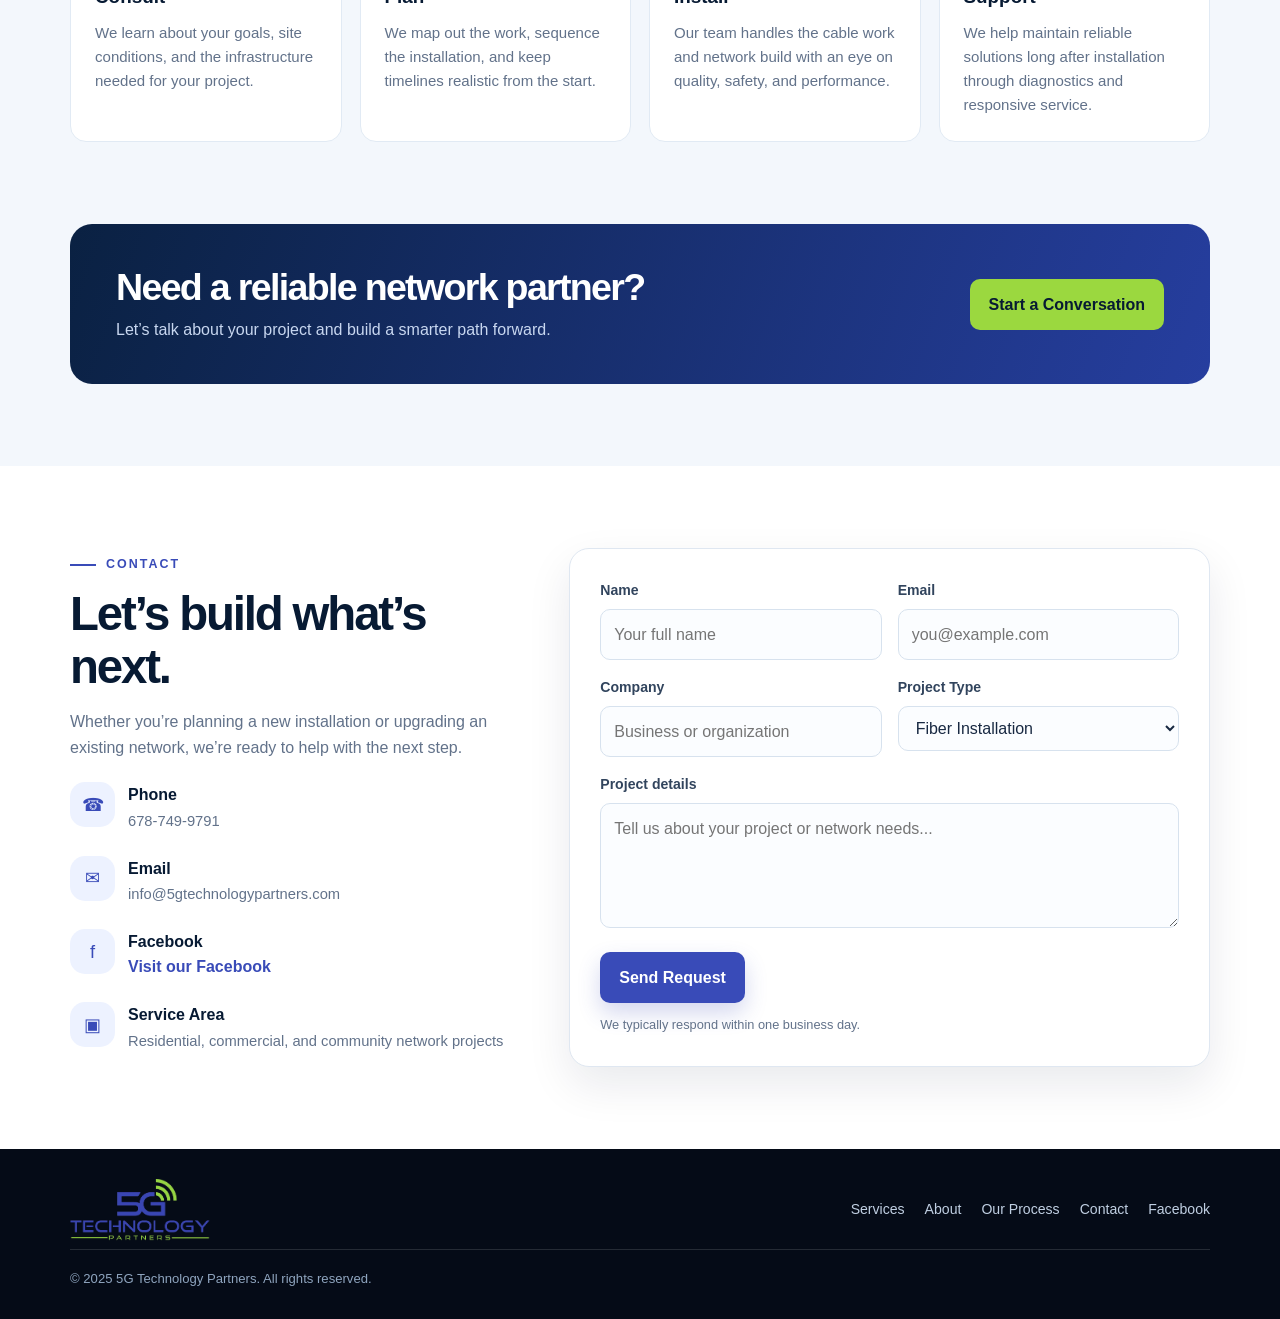
==== commit d65d0052: "Add the business Facebook profile link to the website contact and footer sections." ====
--- a/index.html
+++ b/index.html
@@ -554,6 +554,18 @@
     .contact-detail span {
       color: var(--muted);
       font-size: .92rem;
+    }
+    .contact-detail a {
+      color: var(--blue);
+      font-weight: 700;
+    }
+    .social-link {
+      display: inline-flex;
+      align-items: center;
+      gap: 8px;
+      margin-top: 16px;
+      color: var(--blue);
+      font-weight: 800;
     }
 
     .contact-form {
@@ -924,6 +936,14 @@
           </div>
 
           <div class="contact-detail">
+            <div class="service-icon">f</div>
+            <div>
+              <strong>Facebook</strong>
+              <a href="https://www.facebook.com/profile.php?id=61595983370484" target="_blank" rel="noopener noreferrer">Visit our Facebook</a>
+            </div>
+          </div>
+
+          <div class="contact-detail">
             <div class="service-icon">▣</div>
             <div>
               <strong>Service Area</strong>
@@ -985,6 +1005,7 @@
           <a href="#about">About</a>
           <a href="#process">Our Process</a>
           <a href="#contact">Contact</a>
+          <a href="https://www.facebook.com/profile.php?id=61595983370484" target="_blank" rel="noopener noreferrer">Facebook</a>
         </nav>
       </div>
       <div class="copyright">© 2025 5G Technology Partners. All rights reserved.</div>
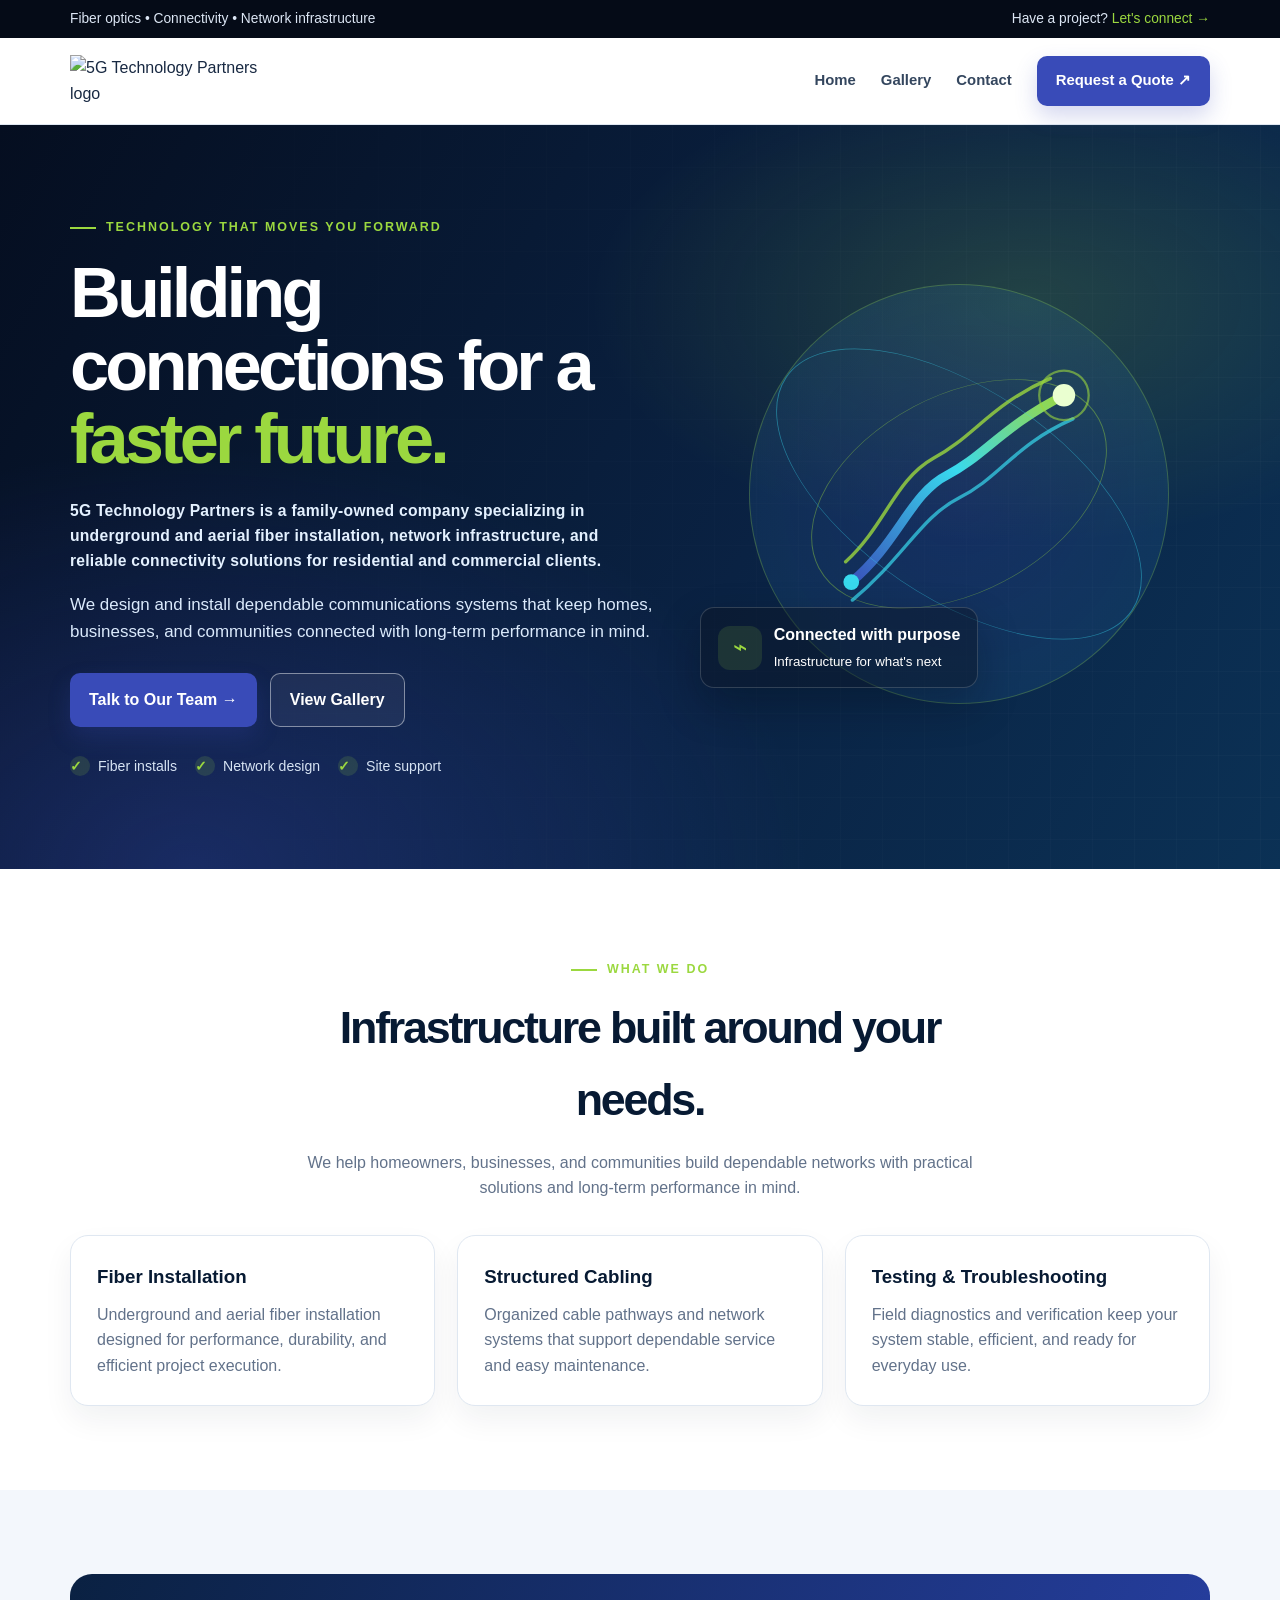
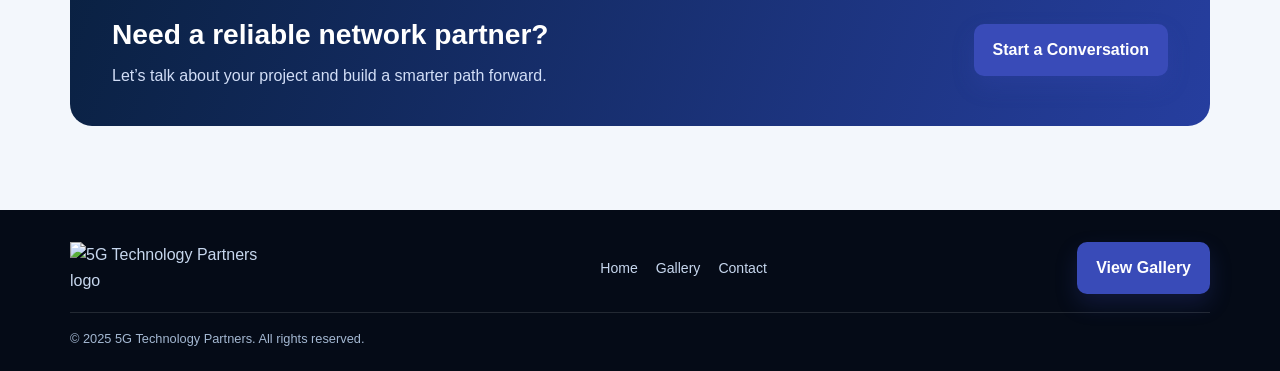
==== commit c9009dbd: "Add a Gallery navigation button to the homepage header/footer and keep the page links consistent for" ====
--- a/index.html
+++ b/index.html
@@ -1,1015 +1,478 @@
 <!DOCTYPE html>
 <html lang="en">
-<head>
-  <meta charset="UTF-8">
-  <meta name="viewport" content="width=device-width, initial-scale=1.0">
-  <meta name="description" content="5G Technology Partners delivers fiber optic, connectivity, and network infrastructure solutions for businesses and communities.">
-  <title>5G Technology Partners | Fiber Optics & Network Solutions</title>
-  <style>
-    :root {
-      --navy: #071a33;
-      --navy-2: #0d2b50;
-      --blue: #394bb8;
-      --green: #9bd83f;
-      --cyan: #38d9ee;
-      --text: #182942;
-      --muted: #62728a;
-      --pale: #f3f7fc;
-      --line: #dfe7f1;
-      --white: #fff;
-    }
-
-    * { box-sizing: border-box; }
-    html { scroll-behavior: smooth; scroll-padding-top: 90px; }
-    body {
-      margin: 0;
-      font-family: Inter, "Segoe UI", Arial, sans-serif;
-      line-height: 1.6;
-      color: var(--text);
-      background: #fff;
-    }
-    a { color: inherit; text-decoration: none; }
-    .container { width: min(1140px, calc(100% - 40px)); margin: 0 auto; }
-
-    .topbar {
-      background: #050b17;
-      color: #dce6f4;
-      font-size: .86rem;
-      padding: 8px 0;
-    }
-    .topbar-inner {
-      display: flex;
-      justify-content: space-between;
-      flex-wrap: wrap;
-      gap: 8px 20px;
-    }
-    .topbar a { color: var(--green); }
-
-    header {
-      position: sticky;
-      top: 0;
-      z-index: 20;
-      background: rgba(255,255,255,.97);
-      backdrop-filter: blur(12px);
-      border-bottom: 1px solid var(--line);
-    }
-
-    .nav {
-      min-height: 86px;
-      display: flex;
-      align-items: center;
-      justify-content: space-between;
-      gap: 24px;
-    }
-
-    .brand {
-      display: inline-flex;
-      align-items: center;
-      flex-shrink: 0;
-    }
-
-    .brand img {
-      display: block;
-      width: 220px;
-      max-height: 72px;
-      object-fit: contain;
-      object-position: left center;
-    }
-
-    .nav-links {
-      display: flex;
-      align-items: center;
-      gap: 25px;
-      color: #34465e;
-      font-size: .93rem;
-      font-weight: 700;
-    }
-    .nav-links a:not(.button):hover { color: var(--blue); }
-
-    .button {
-      display: inline-flex;
-      align-items: center;
-      justify-content: center;
-      gap: 9px;
-      padding: 13px 19px;
-      border-radius: 10px;
-      border: 0;
-      cursor: pointer;
-      font: inherit;
-      font-weight: 800;
-      transition: transform .2s, box-shadow .2s, background .2s;
-    }
-    .button:hover { transform: translateY(-2px); }
-
-    .button-primary {
-      background: var(--blue);
-      color: white;
-      box-shadow: 0 10px 22px rgba(57,75,184,.22);
-    }
-    .button-primary:hover { background: #293a9d; }
-
-    .hero {
-      color: white;
-      overflow: hidden;
-      position: relative;
-      background:
-        radial-gradient(ellipse at 80% 24%, rgba(155,216,63,.17), transparent 30%),
-        radial-gradient(ellipse at 15% 100%, rgba(57,75,184,.35), transparent 40%),
-        linear-gradient(120deg, #050e20 0%, #0a2243 58%, #0b3155 100%);
-    }
-
-    .hero-grid {
-      position: relative;
-      display: grid;
-      grid-template-columns: 1.08fr .92fr;
-      gap: 48px;
-      align-items: center;
-      padding: 86px 0 92px;
-    }
-
-    .eyebrow {
-      display: inline-flex;
-      align-items: center;
-      gap: 10px;
-      color: var(--green);
-      font-size: .78rem;
-      font-weight: 900;
-      letter-spacing: .16em;
-      text-transform: uppercase;
-    }
-    .eyebrow::before {
-      content: "";
-      width: 26px;
-      height: 2px;
-      background: currentColor;
-    }
-
-    h1 {
-      margin: 18px 0 22px;
-      max-width: 720px;
-      font-size: clamp(2.7rem, 5.5vw, 4.65rem);
-      line-height: 1.04;
-      letter-spacing: -.055em;
-    }
-    h1 span { color: var(--green); }
-
-    .hero-tagline {
-      max-width: 650px;
-      margin: 0 0 18px;
-      color: #e4f1ff;
-      font-size: .98rem;
-      font-weight: 800;
-      letter-spacing: .015em;
-    }
-
-    .hero-copy {
-      max-width: 590px;
-      margin: 0 0 28px;
-      color: #c9d8ea;
-      font-size: 1.08rem;
-    }
-
-    .hero-actions {
-      display: flex;
-      flex-wrap: wrap;
-      gap: 13px;
-    }
-
-    .hero-points {
-      display: flex;
-      flex-wrap: wrap;
-      gap: 18px;
-      margin-top: 28px;
-      color: #d6e3f3;
-      font-size: .88rem;
-    }
-    .hero-points span {
-      display: inline-flex;
-      align-items: center;
-      gap: 8px;
-    }
-
-    .check {
-      display: inline-grid;
-      place-items: center;
-      width: 20px;
-      height: 20px;
-      flex-shrink: 0;
-      border-radius: 50%;
-      color: var(--green);
-      background: rgba(155,216,63,.15);
-      font-style: normal;
-      font-weight: 900;
-    }
-
-    .signal-visual {
-      position: relative;
-      min-height: 360px;
-      display: grid;
-      place-items: center;
-    }
-
-    .orb {
-      position: relative;
-      width: min(100%, 400px);
-      aspect-ratio: 1;
-      border-radius: 50%;
-      border: 1px solid rgba(155,216,63,.24);
-      background: radial-gradient(circle, rgba(57,75,184,.24), rgba(56,217,238,.06));
-    }
-
-    .orb::before, .orb::after {
-      content: "";
-      position: absolute;
-      inset: 10%;
-      border: 1px solid rgba(155,216,63,.42);
-      border-radius: 50%;
-      transform: rotate(-30deg) scaleY(.55);
-    }
-    .orb::after {
-      inset: 2%;
-      border-color: rgba(56,217,238,.4);
-      transform: rotate(38deg) scaleY(.48);
-    }
-
-    .orb svg {
-      position: absolute;
-      width: 72%;
-      left: 14%;
-      top: 14%;
-      filter: drop-shadow(0 0 18px rgba(56,217,238,.4));
-    }
-
-    .floating-card {
-      position: absolute;
-      bottom: 10px;
-      left: -5px;
-      display: flex;
-      align-items: center;
-      gap: 12px;
-      padding: 14px 17px;
-      border-radius: 14px;
-      border: 1px solid rgba(255,255,255,.18);
-      background: rgba(12,20,36,.48);
-      backdrop-filter: blur(8px);
-      box-shadow: 0 18px 40px rgba(2,10,20,.28);
-    }
-
-    .floating-card strong { display: block; font-size: .92rem; }
-    .floating-card small {
-      display: block;
-      color: #afc2d9;
-      font-size: .78rem;
-    }
-
-    .trust-strip {
-      border-bottom: 1px solid var(--line);
-      background: white;
-    }
-
-    .trust-grid {
-      display: grid;
-      grid-template-columns: repeat(4,1fr);
-      gap: 18px;
-      padding: 24px 0;
-    }
-
-    .trust-item {
-      display: flex;
-      align-items: center;
-      justify-content: center;
-      gap: 10px;
-      color: #3b506a;
-      font-size: .9rem;
-      font-weight: 800;
-    }
-    .trust-item b {
-      color: var(--blue);
-      font-size: 1.35rem;
-    }
-
-    section { padding: 82px 0; }
-
-    .section-heading {
-      max-width: 720px;
-      margin: 0 auto 42px;
-      text-align: center;
-    }
-
-    .section-heading .eyebrow,
-    .about-copy .eyebrow,
-    .contact-copy .eyebrow {
-      color: var(--blue);
-    }
-
-    h2 {
-      margin: 12px 0 14px;
-      color: var(--navy);
-      font-size: clamp(2rem, 3.7vw, 3rem);
-      line-height: 1.12;
-      letter-spacing: -.045em;
-    }
-
-    .section-heading p {
-      margin: 0;
-      color: var(--muted);
-      font-size: 1.03rem;
-    }
-
-    .services, .process, .cta-band { background: var(--pale); }
-
-    .service-spotlight {
-      display: flex;
-      justify-content: center;
-      align-items: center;
-      margin: 0 0 36px;
-      padding: 10px 0 0;
-      background: transparent;
-    }
-
-    .service-coverage-copy {
-      display: flex;
-      flex-direction: column;
-      justify-content: center;
-      align-items: center;
-      color: #3d4eb0;
-      line-height: .8;
-      letter-spacing: -.08em;
-      font-weight: 900;
-      text-transform: uppercase;
-      text-align: center;
-      padding-top: 10px;
-      transform: translateY(8px);
-    }
-    .service-coverage-copy .big {
-      display: block;
-      font-size: clamp(5.8rem, 7vw, 9.5rem);
-      line-height: .8;
-      letter-spacing: -.08em;
-    }
-    .service-coverage-copy .small {
-      display: block;
-      font-size: clamp(1.1rem, 1.5vw, 1.8rem);
-      letter-spacing: -.05em;
-      line-height: .9;
-      margin-top: 2px;
-    }
-
-    .service-grid {
-      display: grid;
-      grid-template-columns: repeat(3,1fr);
-      gap: 20px;
-    }
-
-    .service-card {
-      padding: 28px;
-      border: 1px solid #e1eaf4;
-      border-radius: 18px;
-      background: white;
-      transition: transform .2s, box-shadow .2s;
-    }
-    .service-card:hover {
-      transform: translateY(-5px);
-      box-shadow: 0 18px 40px rgba(7,26,51,.1);
-    }
-
-    .service-icon {
-      display: grid;
-      place-items: center;
-      width: 54px;
-      height: 54px;
-      margin-bottom: 19px;
-      border-radius: 15px;
-      background: #edf2ff;
-      color: var(--blue);
-      font-size: 1.5rem;
-    }
-
-    .service-card h3, .step h3 {
-      margin: 0 0 9px;
-      color: var(--navy);
-      font-size: 1.18rem;
-    }
-
-    .service-card p, .step p {
-      margin: 0;
-      color: var(--muted);
-      font-size: .94rem;
-    }
-
-    .learn {
-      display: inline-flex;
-      gap: 7px;
-      margin-top: 18px;
-      color: var(--blue);
-      font-weight: 850;
-      font-size: .9rem;
-    }
-
-    .about-grid {
-      display: grid;
-      grid-template-columns: .95fr 1.05fr;
-      gap: 62px;
-      align-items: center;
-    }
-
-    .about-visual {
-      min-height: 390px;
-      position: relative;
-      overflow: hidden;
-      display: flex;
-      align-items: end;
-      padding: 30px;
-      border-radius: 24px;
-      background: radial-gradient(circle at 75% 20%, rgba(15,44,80,.9), rgba(5,17,33,1));
-    }
-    .about-visual::before {
-      content: "";
-      position: absolute;
-      width: 320px;
-      height: 320px;
-      top: -70px;
-      right: -60px;
-      border: 1px solid rgba(155,216,63,.45);
-      border-radius: 50%;
-      box-shadow: 0 0 0 30px rgba(155,216,63,.08);
-    }
-    .about-visual svg {
-      position: absolute;
-      width: 72%;
-      max-width: 300px;
-      left: 50%;
-      top: 42%;
-      transform: translate(-50%,-50%);
-    }
-
-    .about-note {
-      z-index: 1;
-      position: relative;
-      width: 100%;
-      padding: 17px 19px;
-      border: 1px solid rgba(255,255,255,.2);
-      border-radius: 14px;
-      background: rgba(255,255,255,.1);
-      color: white;
-    }
-    .about-note strong { display: block; }
-    .about-note span {
-      color: #c3d7ed;
-      font-size: .86rem;
-    }
-
-    .about-copy > p, .contact-copy > p { color: var(--muted); }
-
-    .benefits {
-      display: grid;
-      gap: 13px;
-      list-style: none;
-      padding: 0;
-      margin: 24px 0 28px;
-    }
-    .benefits li {
-      display: flex;
-      gap: 11px;
-      align-items: flex-start;
-      color: #30455e;
-      font-weight: 700;
-    }
-    .benefits .check {
-      margin-top: 3px;
-      color: #4c8c0a;
-      background: #eff9df;
-    }
-
-    .process-grid {
-      display: grid;
-      grid-template-columns: repeat(4,1fr);
-      gap: 18px;
-    }
-
-    .step {
-      padding: 24px;
-      border: 1px solid #e1eaf4;
-      border-radius: 16px;
-      background: white;
-    }
-    .step-number {
-      color: var(--blue);
-      font-size: .82rem;
-      font-weight: 900;
-      letter-spacing: .12em;
-    }
-    .step h3 { margin-top: 11px; }
-
-    .cta-band { padding: 0 0 82px; }
-    .cta-inner {
-      display: flex;
-      align-items: center;
-      justify-content: space-between;
-      gap: 25px;
-      padding: 42px 46px;
-      border-radius: 22px;
-      color: white;
-      background: linear-gradient(110deg,#0a2142,#263e9f);
-    }
-    .cta-inner h2 {
-      margin: 0 0 8px;
-      color: white;
-      font-size: clamp(1.7rem,3vw,2.35rem);
-    }
-    .cta-inner p {
-      margin: 0;
-      color: #c8d7f0;
-    }
-    .cta-inner .button {
-      flex-shrink: 0;
-      color: var(--navy);
-      background: var(--green);
-    }
-
-    .contact-grid {
-      display: grid;
-      grid-template-columns: .82fr 1.18fr;
-      gap: 54px;
-      align-items: start;
-    }
-
-    .contact-detail {
-      display: flex;
-      gap: 13px;
-      align-items: flex-start;
-      margin-top: 22px;
-    }
-    .contact-detail .service-icon {
-      width: 45px;
-      height: 45px;
-      flex-shrink: 0;
-      margin: 0;
-      font-size: 1.15rem;
-    }
-    .contact-detail strong {
-      display: block;
-      color: var(--navy);
-    }
-    .contact-detail span {
-      color: var(--muted);
-      font-size: .92rem;
-    }
-    .contact-detail a {
-      color: var(--blue);
-      font-weight: 700;
-    }
-    .social-link {
-      display: inline-flex;
-      align-items: center;
-      gap: 8px;
-      margin-top: 16px;
-      color: var(--blue);
-      font-weight: 800;
-    }
-
-    .contact-form {
-      padding: 30px;
-      border: 1px solid var(--line);
-      border-radius: 20px;
-      background: white;
-      box-shadow: 0 18px 45px rgba(7,26,51,.09);
-    }
-
-    .form-row {
-      display: grid;
-      grid-template-columns: 1fr 1fr;
-      gap: 16px;
-    }
-
-    .field { margin-bottom: 16px; }
-
-    label {
-      display: block;
-      margin-bottom: 7px;
-      color: #31445d;
-      font-size: .88rem;
-      font-weight: 800;
-    }
-
-    input, select, textarea {
-      width: 100%;
-      padding: 12px 13px;
-      border: 1px solid #d7e2ee;
-      border-radius: 10px;
-      background: #fbfdff;
-      color: var(--text);
-      font: inherit;
-      outline: none;
-    }
-    input:focus, select:focus, textarea:focus {
-      border-color: var(--blue);
-      box-shadow: 0 0 0 3px rgba(57,75,184,.11);
-    }
-    textarea {
-      min-height: 125px;
-      resize: vertical;
-    }
-
-    .form-note {
-      margin: 12px 0 0;
-      color: var(--muted);
-      font-size: .8rem;
-    }
-
-    footer {
-      padding: 30px 0;
-      color: #c0cfe2;
-      background: #050b17;
-    }
-    .footer-inner {
-      display: flex;
-      align-items: center;
-      justify-content: space-between;
-      flex-wrap: wrap;
-      gap: 20px;
-    }
-    footer .brand img {
-      width: 190px;
-      max-height: 62px;
-    }
-    .footer-links {
-      display: flex;
-      flex-wrap: wrap;
-      gap: 20px;
-      font-size: .88rem;
-    }
-    .copyright {
-      width: 100%;
-      margin-top: 8px;
-      padding-top: 18px;
-      border-top: 1px solid rgba(255,255,255,.13);
-      color: #8fa5bf;
-      font-size: .82rem;
-    }
-
-    @media (max-width: 900px) {
-      .nav-links { gap: 15px; }
-      .nav-links a:not(.button) { font-size: .86rem; }
-      .hero-grid { grid-template-columns: 1fr .8fr; gap: 25px; }
-      .service-grid { grid-template-columns: repeat(2,1fr); }
-      .process-grid { grid-template-columns: repeat(2,1fr); }
-      .about-grid { gap: 32px; }
-    }
-
-    @media (max-width: 700px) {
-      .topbar-inner { justify-content: center; text-align: center; }
-      .nav { min-height: 74px; }
-      .brand img { width: 175px; max-height: 58px; }
-      .menu-toggle { display: block; }
+  <head>
+    <meta charset="UTF-8" />
+    <meta name="viewport" content="width=device-width, initial-scale=1.0" />
+    <meta name="description" content="5G Technology Partners delivers fiber optic, connectivity, and network infrastructure solutions for businesses and communities." />
+    <title>5G Technology Partners | Fiber Optics & Network Solutions</title>
+    <style>
+      :root {
+        --navy: #071a33;
+        --navy-2: #0d2b50;
+        --blue: #394bb8;
+        --green: #9bd83f;
+        --cyan: #38d9ee;
+        --text: #182942;
+        --muted: #62728a;
+        --pale: #f3f7fc;
+        --line: #dfe7f1;
+        --white: #fff;
+      }
+      * { box-sizing: border-box; }
+      html { scroll-behavior: smooth; scroll-padding-top: 90px; }
+      body {
+        margin: 0;
+        font-family: Inter, "Segoe UI", Arial, sans-serif;
+        line-height: 1.6;
+        color: var(--text);
+        background: #fff;
+      }
+      a { color: inherit; text-decoration: none; }
+      .container { width: min(1140px, calc(100% - 40px)); margin: 0 auto; }
+      .topbar {
+        background: #050b17;
+        color: #dce6f4;
+        font-size: .86rem;
+        padding: 8px 0;
+      }
+      .topbar-inner {
+        display: flex;
+        justify-content: space-between;
+        flex-wrap: wrap;
+        gap: 8px 20px;
+      }
+      .topbar a { color: var(--green); }
+      header {
+        position: sticky;
+        top: 0;
+        z-index: 20;
+        background: rgba(255,255,255,.97);
+        backdrop-filter: blur(12px);
+        border-bottom: 1px solid var(--line);
+      }
+      .nav {
+        min-height: 86px;
+        display: flex;
+        align-items: center;
+        justify-content: space-between;
+        gap: 24px;
+      }
+      .brand {
+        display: inline-flex;
+        align-items: center;
+        flex-shrink: 0;
+      }
+      .brand img {
+        display: block;
+        width: 220px;
+        max-height: 72px;
+        object-fit: contain;
+        object-position: left center;
+      }
       .nav-links {
-        display: none;
+        display: flex;
+        align-items: center;
+        gap: 25px;
+        color: #34465e;
+        font-size: .93rem;
+        font-weight: 700;
+      }
+      .nav-links a:not(.button):hover { color: var(--blue); }
+      .button {
+        display: inline-flex;
+        align-items: center;
+        justify-content: center;
+        gap: 9px;
+        padding: 13px 19px;
+        border-radius: 10px;
+        border: 0;
+        cursor: pointer;
+        font: inherit;
+        font-weight: 800;
+        transition: transform .2s, box-shadow .2s, background .2s;
+      }
+      .button:hover { transform: translateY(-2px); }
+      .button-primary {
+        background: var(--blue);
+        color: white;
+        box-shadow: 0 10px 22px rgba(57,75,184,.22);
+      }
+      .button-primary:hover { background: #293a9d; }
+      .button-outline {
+        color: white;
+        border: 1px solid rgba(255,255,255,.45);
+        background: rgba(255,255,255,.06);
+      }
+      .hero {
+        color: white;
+        overflow: hidden;
+        position: relative;
+        background:
+          radial-gradient(ellipse at 80% 24%, rgba(155,216,63,.17), transparent 30%),
+          radial-gradient(ellipse at 15% 100%, rgba(57,75,184,.35), transparent 40%),
+          linear-gradient(120deg, #050e20 0%, #0a2243 58%, #0b3155 100%);
+      }
+      .hero::before {
+        content: "";
         position: absolute;
-        top: 74px;
-        left: 0;
-        right: 0;
-        padding: 18px 22px 24px;
-        border-bottom: 1px solid var(--line);
-        background: white;
-        box-shadow: 0 18px 25px rgba(7,26,51,.08);
-      }
-      .nav-links.open { display: flex; }
-      .nav-links a:not(.button) { font-size: 1rem; }
-      .nav-links .button { width: 100%; }
+        inset: 0;
+        opacity: .13;
+        pointer-events: none;
+        background-image:
+          linear-gradient(rgba(255,255,255,.16) 1px, transparent 1px),
+          linear-gradient(90deg, rgba(255,255,255,.16) 1px, transparent 1px);
+        background-size: 42px 42px;
+        mask-image: linear-gradient(to right, transparent, #000);
+      }
       .hero-grid {
-        grid-template-columns: 1fr;
-        padding: 62px 0 72px;
-      }
-      .service-grid, .about-grid, .contact-grid { grid-template-columns: 1fr; }
-      .contact-grid { gap: 30px; }
+        position: relative;
+        display: grid;
+        grid-template-columns: 1.08fr .92fr;
+        gap: 48px;
+        align-items: center;
+        padding: 86px 0 92px;
+      }
+      .eyebrow {
+        display: inline-flex;
+        align-items: center;
+        gap: 10px;
+        color: var(--green);
+        font-size: .78rem;
+        font-weight: 900;
+        letter-spacing: .16em;
+        text-transform: uppercase;
+      }
+      .eyebrow::before {
+        content: "";
+        width: 26px;
+        height: 2px;
+        background: currentColor;
+      }
+      h1 {
+        margin: 18px 0 22px;
+        max-width: 720px;
+        font-size: clamp(2.7rem, 5.5vw, 4.65rem);
+        line-height: 1.04;
+        letter-spacing: -.055em;
+      }
+      h1 span { color: var(--green); }
+      .hero-tagline {
+        max-width: 650px;
+        margin: 0 0 18px;
+        color: #e4f1ff;
+        font-size: .98rem;
+        font-weight: 800;
+        letter-spacing: .015em;
+      }
+      .hero-copy {
+        max-width: 590px;
+        margin: 0 0 28px;
+        color: #dbeafc;
+        font-size: 1.06rem;
+      }
+      .hero-actions {
+        display: flex;
+        flex-wrap: wrap;
+        gap: 13px;
+      }
+      .hero-points {
+        display: flex;
+        flex-wrap: wrap;
+        gap: 18px;
+        margin-top: 28px;
+        color: #d6e3f3;
+        font-size: .88rem;
+      }
+      .hero-points span {
+        display: inline-flex;
+        align-items: center;
+        gap: 8px;
+      }
+      .check {
+        display: inline-grid;
+        place-items: center;
+        width: 20px;
+        height: 20px;
+        border-radius: 50%;
+        background: rgba(155,216,63,.15);
+        color: var(--green);
+        font-weight: 900;
+      }
+      .orbital {
+        position: relative;
+        min-height: 420px;
+        display: grid;
+        place-items: center;
+      }
+      .orb {
+        position: relative;
+        width: min(100%, 420px);
+        aspect-ratio: 1;
+        border-radius: 50%;
+        border: 1px solid rgba(155,216,63,.28);
+        background: radial-gradient(circle, rgba(57,75,184,.24), rgba(56,217,238,.08));
+      }
+      .orb::before, .orb::after {
+        content: "";
+        position: absolute;
+        inset: 12%;
+        border: 1px solid rgba(155,216,63,.42);
+        border-radius: 50%;
+        transform: rotate(-28deg) scaleY(.62);
+      }
+      .orb::after {
+        inset: 0;
+        border-color: rgba(56,217,238,.44);
+        transform: rotate(34deg) scaleY(.5);
+      }
+      .orb svg {
+        position: absolute;
+        width: 70%;
+        left: 15%;
+        top: 15%;
+      }
+      .floating-card {
+        position: absolute;
+        bottom: 16px;
+        left: -8px;
+        display: flex;
+        align-items: center;
+        gap: 12px;
+        padding: 14px 17px;
+        border-radius: 14px;
+        border: 1px solid rgba(255,255,255,.16);
+        background: rgba(12,20,36,.45);
+        box-shadow: 0 18px 40px rgba(2,10,20,.28);
+      }
+      .floating-icon {
+        width: 44px;
+        height: 44px;
+        display: grid;
+        place-items: center;
+        border-radius: 12px;
+        background: rgba(155,216,63,.13);
+        color: var(--green);
+        font-size: 1.5rem;
+      }
+      .section {
+        padding: 84px 0;
+      }
+      .section-heading {
+        text-align: center;
+        max-width: 700px;
+        margin: 0 auto 34px;
+      }
+      h2 {
+        margin: 12px 0 14px;
+        color: var(--navy);
+        font-size: clamp(2rem, 3.5vw, 3rem);
+        letter-spacing: -.05em;
+      }
+      .section-heading p {
+        margin: 0;
+        color: var(--muted);
+      }
+      .cards {
+        display: grid;
+        grid-template-columns: repeat(3, minmax(0, 1fr));
+        gap: 22px;
+      }
+      .card {
+        background: var(--white);
+        border: 1px solid var(--line);
+        border-radius: 18px;
+        padding: 26px;
+        box-shadow: 0 14px 30px rgba(7,26,51,.06);
+      }
+      .card h3 {
+        margin: 0 0 10px;
+        color: var(--navy);
+      }
+      .card p {
+        margin: 0;
+        color: var(--muted);
+      }
+      .cta {
+        background: var(--pale);
+      }
       .cta-inner {
-        padding: 30px 25px;
-        align-items: flex-start;
-        flex-direction: column;
-      }
-    }
-
-    @media (max-width: 440px) {
-      .container { width: calc(100% - 30px); }
-      .service-grid, .process-grid, .form-row { grid-template-columns: 1fr; }
-      h1 { font-size: 2.55rem; }
-      .hero-actions .button { width: 100%; }
-      .hero-points { flex-direction: column; gap: 10px; }
-    }
-  </style>
-</head>
-<body>
-  <div class="topbar">
-    <div class="container topbar-inner">
-      <span>Fiber optics • Connectivity • Network infrastructure</span>
-      <span>Have a project? <a href="#contact">Let's connect →</a></span>
+        display: flex;
+        align-items: center;
+        justify-content: space-between;
+        gap: 22px;
+        padding: 38px 42px;
+        border-radius: 22px;
+        background: linear-gradient(110deg,#0a2142,#263e9f);
+        color: white;
+      }
+      .cta-inner h3 {
+        margin: 0 0 6px;
+        font-size: clamp(1.6rem, 2.2vw, 2.4rem);
+      }
+      .cta-inner p {
+        margin: 0;
+        color: #d2def7;
+      }
+      footer {
+        background: #050b17;
+        color: #c7d7ee;
+        padding: 32px 0 22px;
+      }
+      .footer-inner {
+        display: flex;
+        align-items: center;
+        justify-content: space-between;
+        flex-wrap: wrap;
+        gap: 16px;
+      }
+      .footer-links {
+        display: flex;
+        flex-wrap: wrap;
+        gap: 18px;
+        font-size: .88rem;
+      }
+      .copyright {
+        margin-top: 18px;
+        padding-top: 16px;
+        border-top: 1px solid rgba(255,255,255,.12);
+        font-size: .8rem;
+        color: #a4b8d2;
+      }
+      @media (max-width: 700px) {
+        .nav { flex-wrap: wrap; }
+        .nav-links {
+          width: 100%;
+          justify-content: center;
+          flex-wrap: wrap;
+        }
+        .hero-grid { grid-template-columns: 1fr; padding: 68px 0 78px; }
+        .cards { grid-template-columns: 1fr; }
+        .cta-inner {
+          flex-direction: column;
+          align-items: flex-start;
+          padding: 30px 24px;
+        }
+      }
+    </style>
+  </head>
+  <body>
+    <div class="topbar">
+      <div class="container topbar-inner">
+        <span>Fiber optics • Connectivity • Network infrastructure</span>
+        <span>Have a project? <a href="#contact">Let's connect →</a></span>
+      </div>
     </div>
-  </div>
-
-  <header>
-    <div class="container nav">
-      <a class="brand" href="#home" aria-label="5G Technology Partners home">
-        <img src="5g-technology-partners-logo.png" alt="5G Technology Partners logo">
-      </a>
-      <nav class="nav-links" aria-label="Main navigation">
-        <a href="#services">Services</a>
-        <a href="#about">About</a>
-        <a href="#process">Our Process</a>
-        <a href="#contact">Contact</a>
-        <a class="button button-primary" href="#contact">Request a Quote ↗</a>
-      </nav>
-    </div>
-  </header>
-
-  <main>
-    <section class="hero" id="home">
-      <div class="container hero-grid">
-        <div>
-          <div class="eyebrow">Technology that moves you forward</div>
-          <h1>Building connections for a <span>faster future.</span></h1>
-          <p class="hero-tagline">Fiber-Focused. Future-Ready. Family Owned</p>
-          <p class="hero-copy">5G Technology Partners is a family-owned company with well over 10 years of experience specializing in underground and aerial fiber installation. We’ve proudly served communities, businesses, and developers throughout the region with dependable, high-performance network builds and repair support.</p>
-
-          <div class="hero-actions">
-            <a class="button button-primary" href="#contact">Talk to Our Team →</a>
-            <a class="button" href="#services" style="color:white;border:1px solid rgba(255,255,255,.45);background:rgba(255,255,255,.06);">Explore Services</a>
+
+    <header>
+      <div class="container nav">
+        <a class="brand" href="index.html"><img src="https://images.unsplash.com/photo-1558494949-ef010cbdcc31?auto=format&fit=crop&w=900&q=80" alt="5G Technology Partners logo" /></a>
+        <nav class="nav-links" aria-label="Main navigation">
+          <a href="index.html">Home</a>
+          <a href="gallery.html">Gallery</a>
+          <a href="#contact">Contact</a>
+          <a class="button button-primary" href="#contact">Request a Quote ↗</a>
+        </nav>
+      </div>
+    </header>
+
+    <main>
+      <section class="hero">
+        <div class="container hero-grid">
+          <div>
+            <div class="eyebrow">Technology that moves you forward</div>
+            <h1>Building connections for a <span>faster future.</span></h1>
+            <p class="hero-tagline">5G Technology Partners is a family-owned company specializing in underground and aerial fiber installation, network infrastructure, and reliable connectivity solutions for residential and commercial clients.</p>
+            <p class="hero-copy">We design and install dependable communications systems that keep homes, businesses, and communities connected with long-term performance in mind.</p>
+            <div class="hero-actions">
+              <a class="button button-primary" href="#contact">Talk to Our Team →</a>
+              <a class="button button-outline" href="gallery.html">View Gallery</a>
+            </div>
+            <div class="hero-points">
+              <span><span class="check">✓</span> Fiber installs</span>
+              <span><span class="check">✓</span> Network design</span>
+              <span><span class="check">✓</span> Site support</span>
+            </div>
           </div>
 
-          <div class="hero-points">
-            <span><i class="check">✓</i> Residential & commercial projects</span>
-            <span><i class="check">✓</i> Built around your needs</span>
+          <div class="orbital" aria-hidden="true">
+            <div class="orb">
+              <svg viewBox="0 0 260 260" fill="none">
+                <defs>
+                  <linearGradient id="beam" x1="35" y1="218" x2="222" y2="40" gradientUnits="userSpaceOnUse">
+                    <stop stop-color="#394bb8"/>
+                    <stop offset=".55" stop-color="#38d9ee"/>
+                    <stop offset="1" stop-color="#9bd83f"/>
+                  </linearGradient>
+                </defs>
+                <path d="M34 208C75 174 87 129 119 113C151 97 168 70 223 42" stroke="url(#beam)" stroke-width="8" stroke-linecap="round"/>
+                <path d="M35 224C80 187 96 150 130 133C165 116 179 86 231 63" stroke="#38d9ee" stroke-opacity=".7" stroke-width="3" stroke-linecap="round"/>
+                <path d="M29 190C64 158 73 117 107 98C143 79 158 50 211 27" stroke="#9bd83f" stroke-opacity=".8" stroke-width="3" stroke-linecap="round"/>
+                <circle cx="223" cy="42" r="10" fill="#eaffd0"/>
+                <circle cx="223" cy="42" r="22" stroke="#9bd83f" stroke-opacity=".6" stroke-width="2"/>
+                <circle cx="34" cy="208" r="7" fill="#38d9ee"/>
+              </svg>
+            </div>
+            <div class="floating-card">
+              <div class="floating-icon">⌁</div>
+              <div>
+                <strong>Connected with purpose</strong><br />
+                <small>Infrastructure for what's next</small>
+              </div>
+            </div>
           </div>
         </div>
-
-        <div class="signal-visual" aria-hidden="true">
-          <div class="orb">
-            <svg viewBox="0 0 260 260" fill="none">
-              <defs>
-                <linearGradient id="beam" x1="35" y1="218" x2="222" y2="40" gradientUnits="userSpaceOnUse">
-                  <stop stop-color="#394bb8"/>
-                  <stop offset=".55" stop-color="#38d9ee"/>
-                  <stop offset="1" stop-color="#9bd83f"/>
-                </linearGradient>
-              </defs>
-              <path d="M34 208C75 174 87 129 119 113C151 97 168 70 223 42" stroke="url(#beam)" stroke-width="8" stroke-linecap="round"/>
-              <path d="M35 224C80 187 96 150 130 133C165 116 179 86 231 63" stroke="#38d9ee" stroke-opacity=".7" stroke-width="3" stroke-linecap="round"/>
-              <path d="M29 190C64 158 73 117 107 98C143 79 158 50 211 27" stroke="#9bd83f" stroke-opacity=".8" stroke-width="3" stroke-linecap="round"/>
-              <circle cx="223" cy="42" r="10" fill="#eaffd0"/>
-              <circle cx="223" cy="42" r="22" stroke="#9bd83f" stroke-opacity=".6" stroke-width="2"/>
-              <circle cx="34" cy="208" r="7" fill="#38d9ee"/>
-              <circle cx="130" cy="133" r="5" fill="#eaffd0"/>
-              <path d="M69 47L83 33M83 47L69 33M190 204L202 192M202 204L190 192" stroke="#9bd83f" stroke-width="3" stroke-linecap="round"/>
-            </svg>
+      </section>
+
+      <section class="section">
+        <div class="container">
+          <div class="section-heading">
+            <div class="eyebrow">What we do</div>
+            <h2>Infrastructure built around your needs.</h2>
+            <p>We help homeowners, businesses, and communities build dependable networks with practical solutions and long-term performance in mind.</p>
           </div>
-
-          <div class="floating-card">
-            <div class="floating-icon">⌁</div>
-            <div>
-              <strong>Connected with purpose</strong>
-              <small>Infrastructure for what's next</small>
+          <div class="cards">
+            <div class="card">
+              <h3>Fiber Installation</h3>
+              <p>Underground and aerial fiber installation designed for performance, durability, and efficient project execution.</p>
+            </div>
+            <div class="card">
+              <h3>Structured Cabling</h3>
+              <p>Organized cable pathways and network systems that support dependable service and easy maintenance.</p>
+            </div>
+            <div class="card">
+              <h3>Testing & Troubleshooting</h3>
+              <p>Field diagnostics and verification keep your system stable, efficient, and ready for everyday use.</p>
             </div>
           </div>
         </div>
-      </div>
-    </section>
-
-    <div class="trust-strip">
-      <div class="container trust-grid">
-        <div class="trust-item"><b>◎</b> Fiber optic installation</div>
-        <div class="trust-item"><b>⌁</b> Structured cabling</div>
-        <div class="trust-item"><b>✓</b> Testing & troubleshooting</div>
-        <div class="trust-item"><b>↗</b> Network upgrades</div>
-      </div>
-    </div>
-
-    <section class="services" id="services">
-      <div class="container">
-        <div class="section-heading">
-          <div class="eyebrow">What we do</div>
-          <h2>Infrastructure built around your needs.</h2>
-          <p>Explore services designed to help create dependable, organized, and scalable connectivity for your home or business.</p>
-        </div>
-
-        <div class="service-spotlight">
-          <div class="service-coverage-copy" aria-label="23 states, 10 plus years of experience">
-            <span class="big">23</span>
-            <span class="small">STATES</span>
-            <span class="big" style="margin-top: 18px;">10+</span>
-            <span class="small">YEARS OF</span>
-            <span class="small">EXPERTISE</span>
+      </section>
+
+      <section class="cta section" id="contact">
+        <div class="container">
+          <div class="cta-inner">
+            <div>
+              <h3>Need a reliable network partner?</h3>
+              <p>Let’s talk about your project and build a smarter path forward.</p>
+            </div>
+            <a class="button button-primary" href="mailto:info@5gtechnologypartners.com">Start a Conversation</a>
           </div>
         </div>
-
-        <div class="service-grid">
-          <article class="service-card">
-            <div class="service-icon">⌁</div>
-            <h3>Fiber Optic Installation</h3>
-            <p>Fiber cable routing and installation planned for your site's requirements and connectivity needs.</p>
-            <a class="learn" href="#contact">Learn more →</a>
-          </article>
-
-          <article class="service-card">
-            <div class="service-icon">▤</div>
-            <h3>Structured Cabling</h3>
-            <p>Organized cable pathways and network infrastructure designed for reliable performance and easy maintenance.</p>
-            <a class="learn" href="#contact">Learn more →</a>
-          </article>
-
-          <article class="service-card">
-            <div class="service-icon">⚡</div>
-            <h3>Testing & Troubleshooting</h3>
-            <p>Field diagnostics and verification services that maintain uptime, signal integrity, and reduced downtime.</p>
-            <a class="learn" href="#contact">Learn more →</a>
-          </article>
+      </section>
+    </main>
+
+    <footer>
+      <div class="container">
+        <div class="footer-inner">
+          <a class="brand" href="index.html"><img src="https://images.unsplash.com/photo-1558494949-ef010cbdcc31?auto=format&fit=crop&w=900&q=80" alt="5G Technology Partners logo" /></a>
+          <nav class="footer-links" aria-label="Footer navigation">
+            <a href="index.html">Home</a>
+            <a href="gallery.html">Gallery</a>
+            <a href="#contact">Contact</a>
+          </nav>
+          <a class="button button-primary" href="gallery.html">View Gallery</a>
         </div>
+        <div class="copyright">© 2025 5G Technology Partners. All rights reserved.</div>
       </div>
-    </section>
-
-    <section class="about" id="about">
-      <div class="container about-grid">
-        <div class="about-visual" aria-hidden="true">
-          <svg viewBox="0 0 320 320" fill="none" xmlns="http://www.w3.org/2000/svg">
-            <circle cx="160" cy="160" r="130" stroke="rgba(155,216,63,0.45)" stroke-width="1.2"/>
-            <circle cx="160" cy="160" r="80" stroke="rgba(56,217,238,0.45)" stroke-width="1.2"/>
-            <path d="M64 205C94 162 119 130 160 122C195 115 231 130 255 168" stroke="url(#networkGlow)" stroke-width="8" stroke-linecap="round"/>
-            <path d="M90 235C121 196 139 170 160 162C186 151 213 160 236 190" stroke="rgba(155,216,63,0.75)" stroke-width="4" stroke-linecap="round"/>
-            <circle cx="64" cy="205" r="8" fill="#38d9ee"/>
-            <circle cx="255" cy="168" r="9" fill="#9bd83f"/>
-            <circle cx="160" cy="122" r="6" fill="#eaffd0"/>
-            <defs>
-              <linearGradient id="networkGlow" x1="64" y1="205" x2="255" y2="168" gradientUnits="userSpaceOnUse">
-                <stop stop-color="#394bb8"/>
-                <stop offset="0.55" stop-color="#38d9ee"/>
-                <stop offset="1" stop-color="#9bd83f"/>
-              </linearGradient>
-            </defs>
-          </svg>
-          <div class="about-note">
-            <strong>Built for reliability</strong>
-            <span>Strong guidance, clean installs, and durable system performance.</span>
-          </div>
-        </div>
-
-        <div class="about-copy">
-          <div class="eyebrow">About us</div>
-          <h2>Dependable networks start with people who understand the work.</h2>
-          <p>We are proud to deliver dependable infrastructure solutions for residential and commercial clients alike. From underground and aerial fiber installation to network troubleshooting and upgrades, our team helps keep communications strong, efficient, and ready for the future.</p>
-          <ul class="benefits">
-            <li><i class="check">✓</i> Experience-driven planning and installation across a wide range of project types</li>
-            <li><i class="check">✓</i> Clear communication and practical solutions tailored to each property or site</li>
-            <li><i class="check">✓</i> Quality-focused service designed around long-term performance and simplicity</li>
-          </ul>
-          <a class="button button-primary" href="#contact">Request a Quote</a>
-        </div>
-      </div>
-    </section>
-
-    <section class="process" id="process">
-      <div class="container">
-        <div class="section-heading">
-          <div class="eyebrow">Our process</div>
-          <h2>Simple steps, strong outcomes.</h2>
-          <p>We keep each project organized, responsive, and aligned with the needs of the people involved.</p>
-        </div>
-
-        <div class="process-grid">
-          <div class="step">
-            <div class="step-number">01</div>
-            <h3>Consult</h3>
-            <p>We learn about your goals, site conditions, and the infrastructure needed for your project.</p>
-          </div>
-
-          <div class="step">
-            <div class="step-number">02</div>
-            <h3>Plan</h3>
-            <p>We map out the work, sequence the installation, and keep timelines realistic from the start.</p>
-          </div>
-
-          <div class="step">
-            <div class="step-number">03</div>
-            <h3>Install</h3>
-            <p>Our team handles the cable work and network build with an eye on quality, safety, and performance.</p>
-          </div>
-
-          <div class="step">
-            <div class="step-number">04</div>
-            <h3>Support</h3>
-            <p>We help maintain reliable solutions long after installation through diagnostics and responsive service.</p>
-          </div>
-        </div>
-      </div>
-    </section>
-
-    <div class="cta-band">
-      <div class="container">
-        <div class="cta-inner">
-          <div>
-            <h2>Need a reliable network partner?</h2>
-            <p>Let’s talk about your project and build a smarter path forward.</p>
-          </div>
-          <a class="button" href="#contact">Start a Conversation</a>
-        </div>
-      </div>
-    </div>
-
-    <section class="contact" id="contact">
-      <div class="container contact-grid">
-        <div class="contact-copy">
-          <div class="eyebrow">Contact</div>
-          <h2>Let’s build what’s next.</h2>
-          <p>Whether you’re planning a new installation or upgrading an existing network, we’re ready to help with the next step.</p>
-
-          <div class="contact-detail">
-            <div class="service-icon">☎</div>
-            <div>
-              <strong>Phone</strong>
-              <span>678-749-9791</span>
-            </div>
-          </div>
-
-          <div class="contact-detail">
-            <div class="service-icon">✉</div>
-            <div>
-              <strong>Email</strong>
-              <span>info@5gtechnologypartners.com</span>
-            </div>
-          </div>
-
-          <div class="contact-detail">
-            <div class="service-icon">f</div>
-            <div>
-              <strong>Facebook</strong>
-              <a href="https://www.facebook.com/profile.php?id=61595983370484" target="_blank" rel="noopener noreferrer">Visit our Facebook</a>
-            </div>
-          </div>
-
-          <div class="contact-detail">
-            <div class="service-icon">▣</div>
-            <div>
-              <strong>Service Area</strong>
-              <span>Residential, commercial, and community network projects</span>
-            </div>
-          </div>
-        </div>
-
-        <div class="contact-form">
-          <form>
-            <div class="form-row">
-              <div class="field">
-                <label for="name">Name</label>
-                <input id="name" type="text" name="name" placeholder="Your full name">
-              </div>
-              <div class="field">
-                <label for="email">Email</label>
-                <input id="email" type="email" name="email" placeholder="you@example.com">
-              </div>
-            </div>
-
-            <div class="form-row">
-              <div class="field">
-                <label for="company">Company</label>
-                <input id="company" type="text" name="company" placeholder="Business or organization">
-              </div>
-              <div class="field">
-                <label for="project-type">Project Type</label>
-                <select id="project-type" name="project-type">
-                  <option>Fiber Installation</option>
-                  <option>Structured Cabling</option>
-                  <option>Testing & Troubleshooting</option>
-                  <option>Network Upgrade</option>
-                </select>
-              </div>
-            </div>
-
-            <div class="field">
-              <label for="message">Project details</label>
-              <textarea id="message" name="message" placeholder="Tell us about your project or network needs..."></textarea>
-            </div>
-
-            <button class="button button-primary" type="submit">Send Request</button>
-            <p class="form-note">We typically respond within one business day.</p>
-          </form>
-        </div>
-      </div>
-    </section>
-  </main>
-
-  <footer>
-    <div class="container">
-      <div class="footer-inner">
-        <a class="brand" href="#home" aria-label="5G Technology Partners home">
-          <img src="5g-technology-partners-logo.png" alt="5G Technology Partners logo">
-        </a>
-        <nav class="footer-links" aria-label="Footer navigation">
-          <a href="#services">Services</a>
-          <a href="#about">About</a>
-          <a href="#process">Our Process</a>
-          <a href="#contact">Contact</a>
-          <a href="https://www.facebook.com/profile.php?id=61595983370484" target="_blank" rel="noopener noreferrer">Facebook</a>
-        </nav>
-      </div>
-      <div class="copyright">© 2025 5G Technology Partners. All rights reserved.</div>
-    </div>
-  </footer>
-</body>
+    </footer>
+  </body>
 </html>
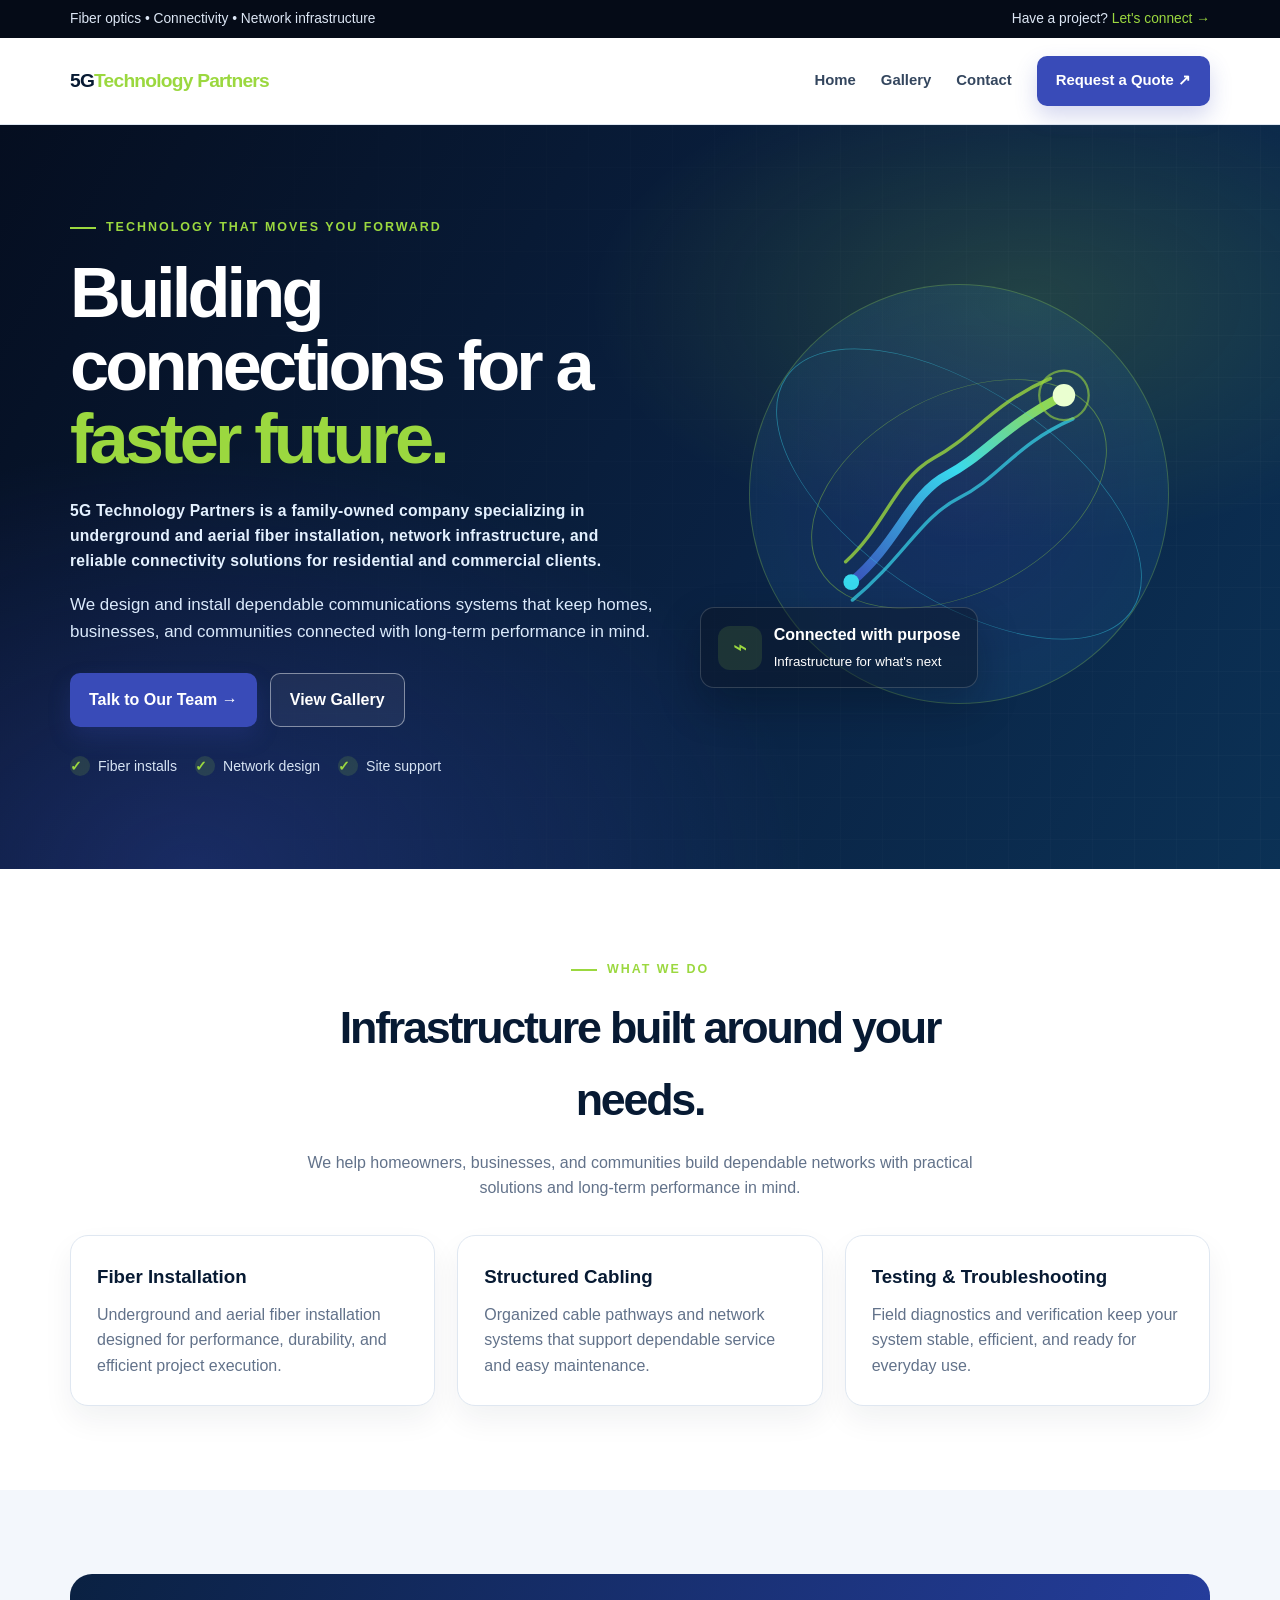
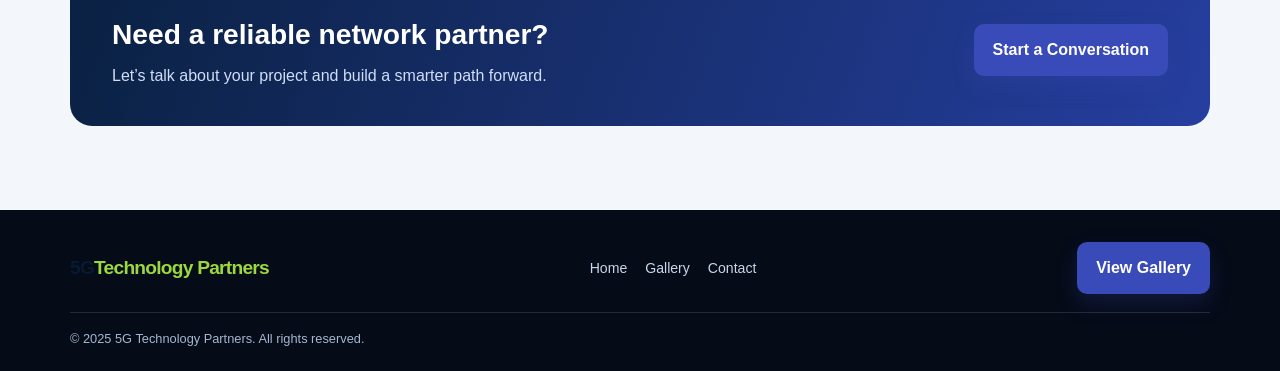
==== commit 4a2fe06b: "Ensure the homepage explicitly links to the separate Gallery page from both the header and footer." ====
--- a/index.html
+++ b/index.html
@@ -61,14 +61,12 @@
         display: inline-flex;
         align-items: center;
         flex-shrink: 0;
-      }
-      .brand img {
-        display: block;
-        width: 220px;
-        max-height: 72px;
-        object-fit: contain;
-        object-position: left center;
-      }
+        font-size: 1.2rem;
+        font-weight: 900;
+        letter-spacing: -.04em;
+        color: var(--navy);
+      }
+      .brand span { color: var(--green); }
       .nav-links {
         display: flex;
         align-items: center;
@@ -365,7 +363,7 @@
 
     <header>
       <div class="container nav">
-        <a class="brand" href="index.html"><img src="https://images.unsplash.com/photo-1558494949-ef010cbdcc31?auto=format&fit=crop&w=900&q=80" alt="5G Technology Partners logo" /></a>
+        <a class="brand" href="index.html">5G <span>Technology Partners</span></a>
         <nav class="nav-links" aria-label="Main navigation">
           <a href="index.html">Home</a>
           <a href="gallery.html">Gallery</a>
@@ -463,7 +461,7 @@
     <footer>
       <div class="container">
         <div class="footer-inner">
-          <a class="brand" href="index.html"><img src="https://images.unsplash.com/photo-1558494949-ef010cbdcc31?auto=format&fit=crop&w=900&q=80" alt="5G Technology Partners logo" /></a>
+          <a class="brand" href="index.html">5G <span>Technology Partners</span></a>
           <nav class="footer-links" aria-label="Footer navigation">
             <a href="index.html">Home</a>
             <a href="gallery.html">Gallery</a>
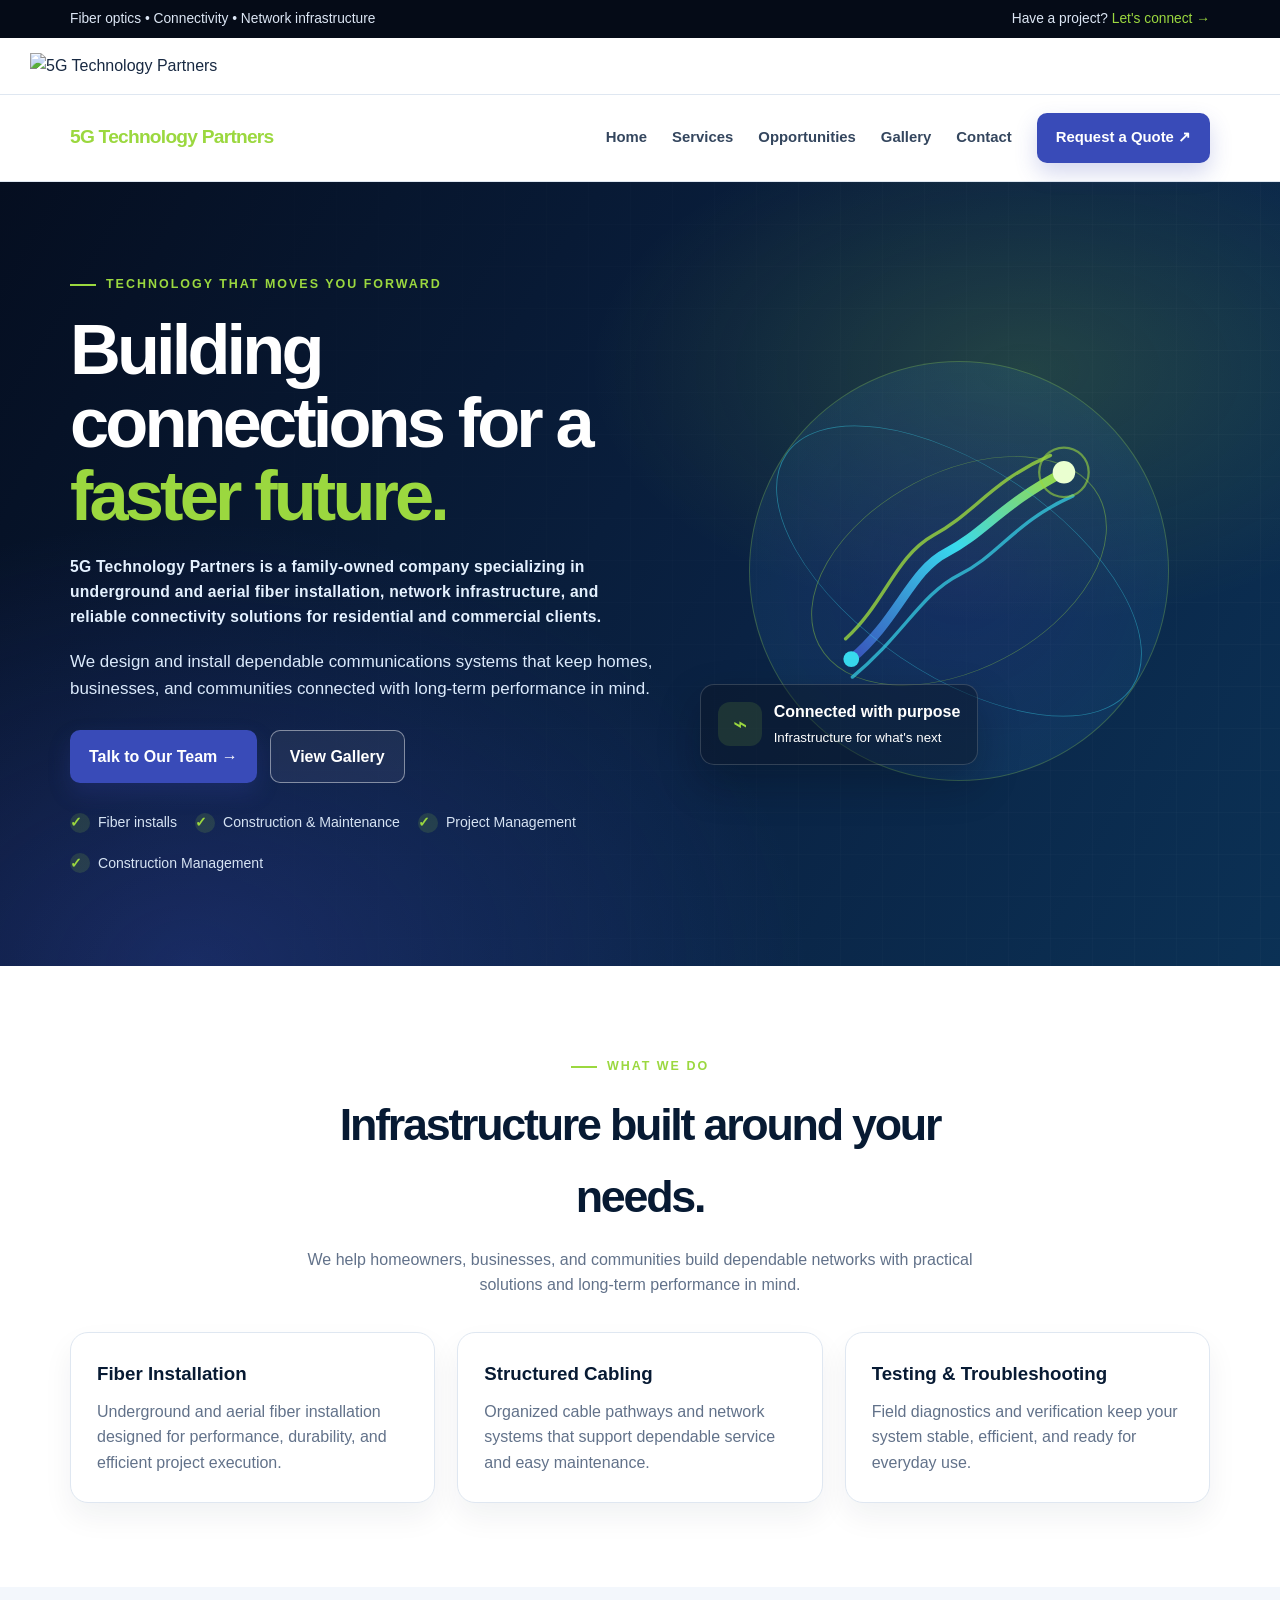
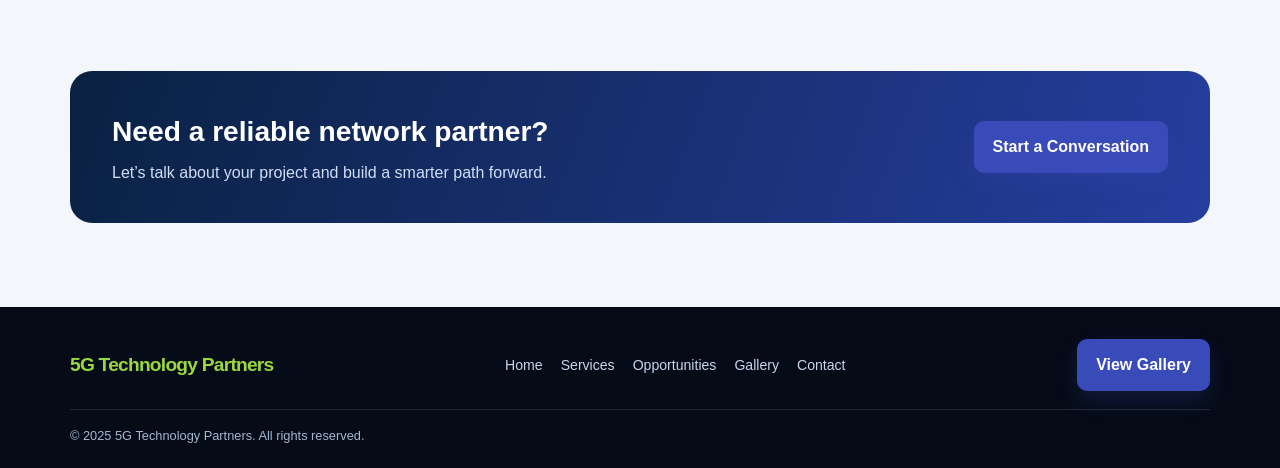
==== commit ac8f744b: "Update header and footer structure in index.html" ====
--- a/index.html
+++ b/index.html
@@ -351,6 +351,18 @@
           padding: 30px 24px;
         }
       }
+      .site-header {
+    display: flex;
+    align-items: center;
+    padding: 15px 30px;
+    background: #ffffff;
+}
+
+.site-logo {
+    width: 220px;
+    height: auto;
+    display: block;
+}
     </style>
   </head>
   <body>
@@ -362,10 +374,21 @@
     </div>
 
     <header>
+      <header class="site-header">
+    <a href="index.html">
+        <img
+            src="https://5gtechnologypartners.com/wp-content/uploads/sites/70/2019/03/logo.png"
+            alt="5G Technology Partners"
+            class="site-logo"
+          >
+    </a>
+</header>
       <div class="container nav">
-        <a class="brand" href="index.html">5G <span>Technology Partners</span></a>
+        <a class="brand" href="index.html"> <span>5G Technology Partners</span></a>
         <nav class="nav-links" aria-label="Main navigation">
           <a href="index.html">Home</a>
+          <a href="services.html">Services</a>
+          <a href="employment.html">Opportunities</a>
           <a href="gallery.html">Gallery</a>
           <a href="#contact">Contact</a>
           <a class="button button-primary" href="#contact">Request a Quote ↗</a>
@@ -387,8 +410,9 @@
             </div>
             <div class="hero-points">
               <span><span class="check">✓</span> Fiber installs</span>
-              <span><span class="check">✓</span> Network design</span>
-              <span><span class="check">✓</span> Site support</span>
+              <span><span class="check">✓</span> Construction & Maintenance</span>
+              <span><span class="check">✓</span>Project Management</span>
+              <span><span class="check">✓</span> Construction Management</span>
             </div>
           </div>
 
@@ -461,9 +485,11 @@
     <footer>
       <div class="container">
         <div class="footer-inner">
-          <a class="brand" href="index.html">5G <span>Technology Partners</span></a>
+          <a class="brand" href="index.html"><span>5G Technology Partners</span></a>
           <nav class="footer-links" aria-label="Footer navigation">
             <a href="index.html">Home</a>
+            <a href="services.html">Services</a>
+            <a href="employment.html">Opportunities</a>
             <a href="gallery.html">Gallery</a>
             <a href="#contact">Contact</a>
           </nav>
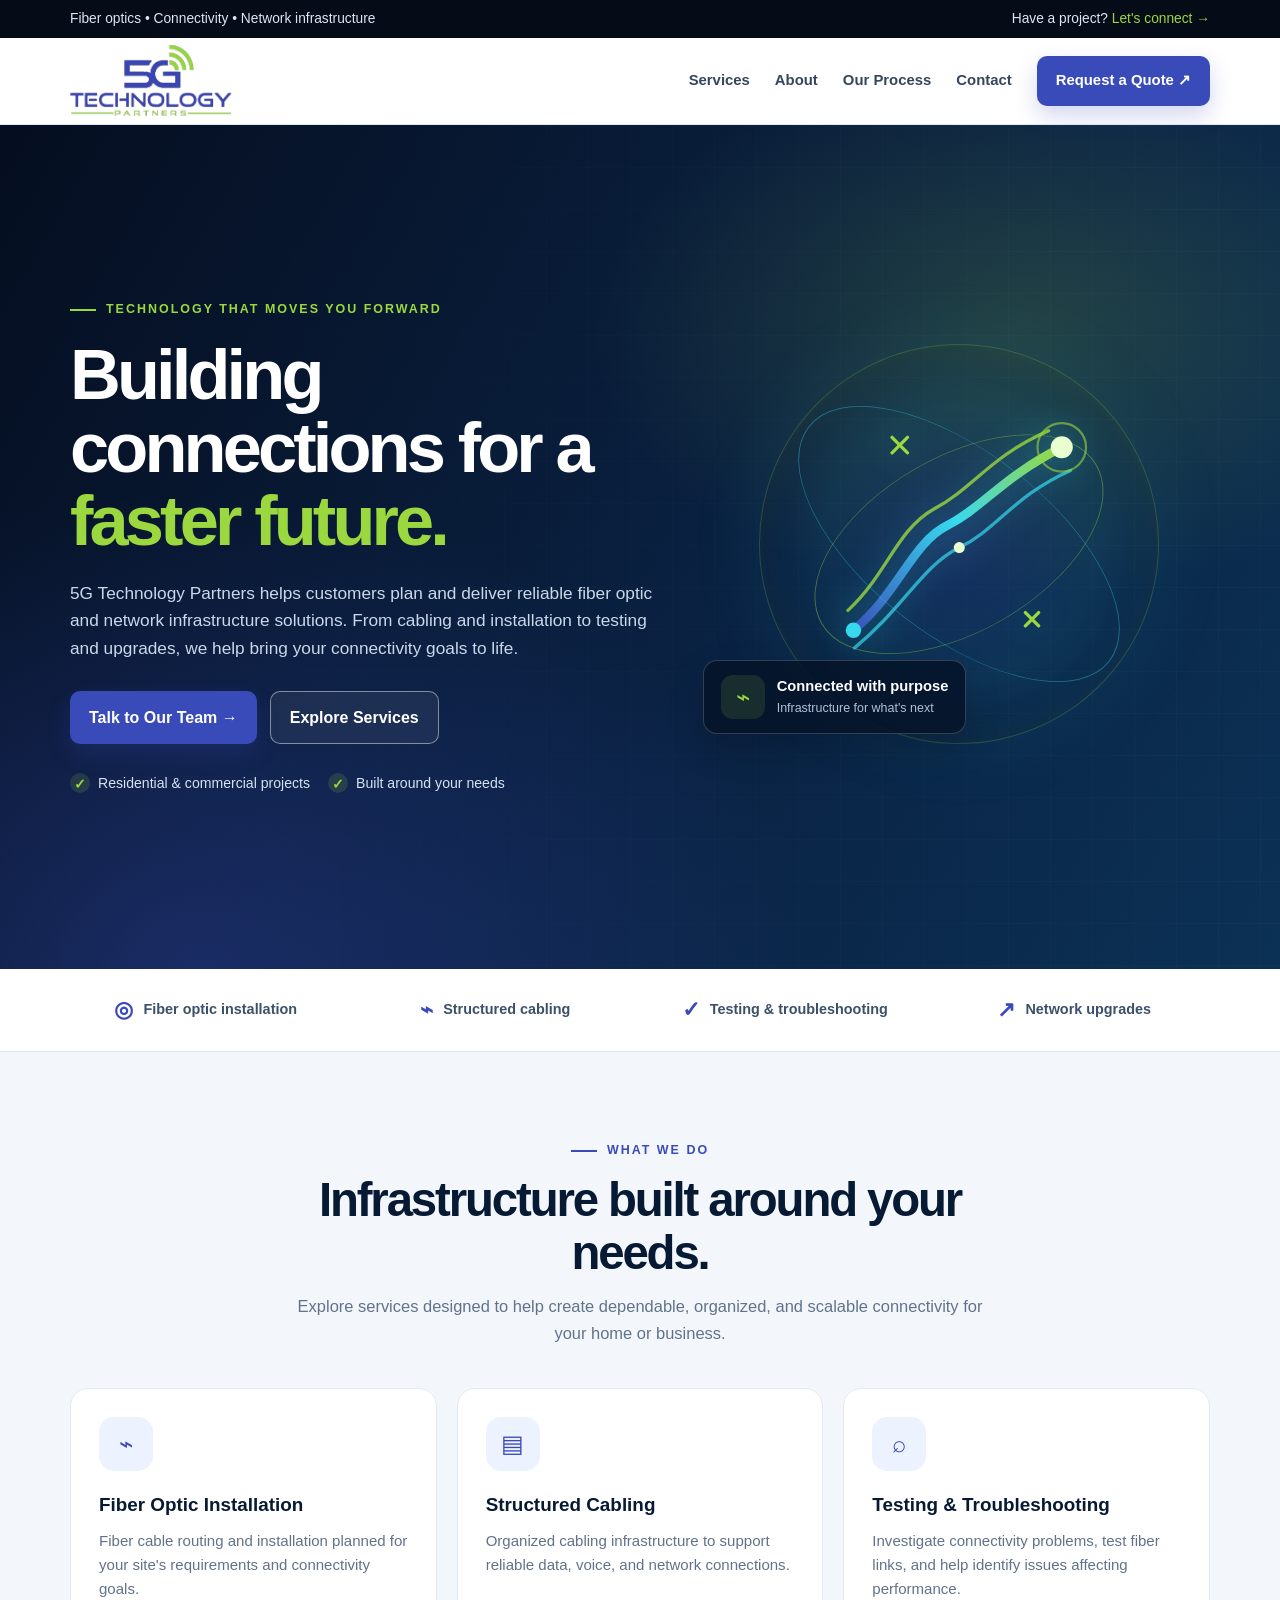
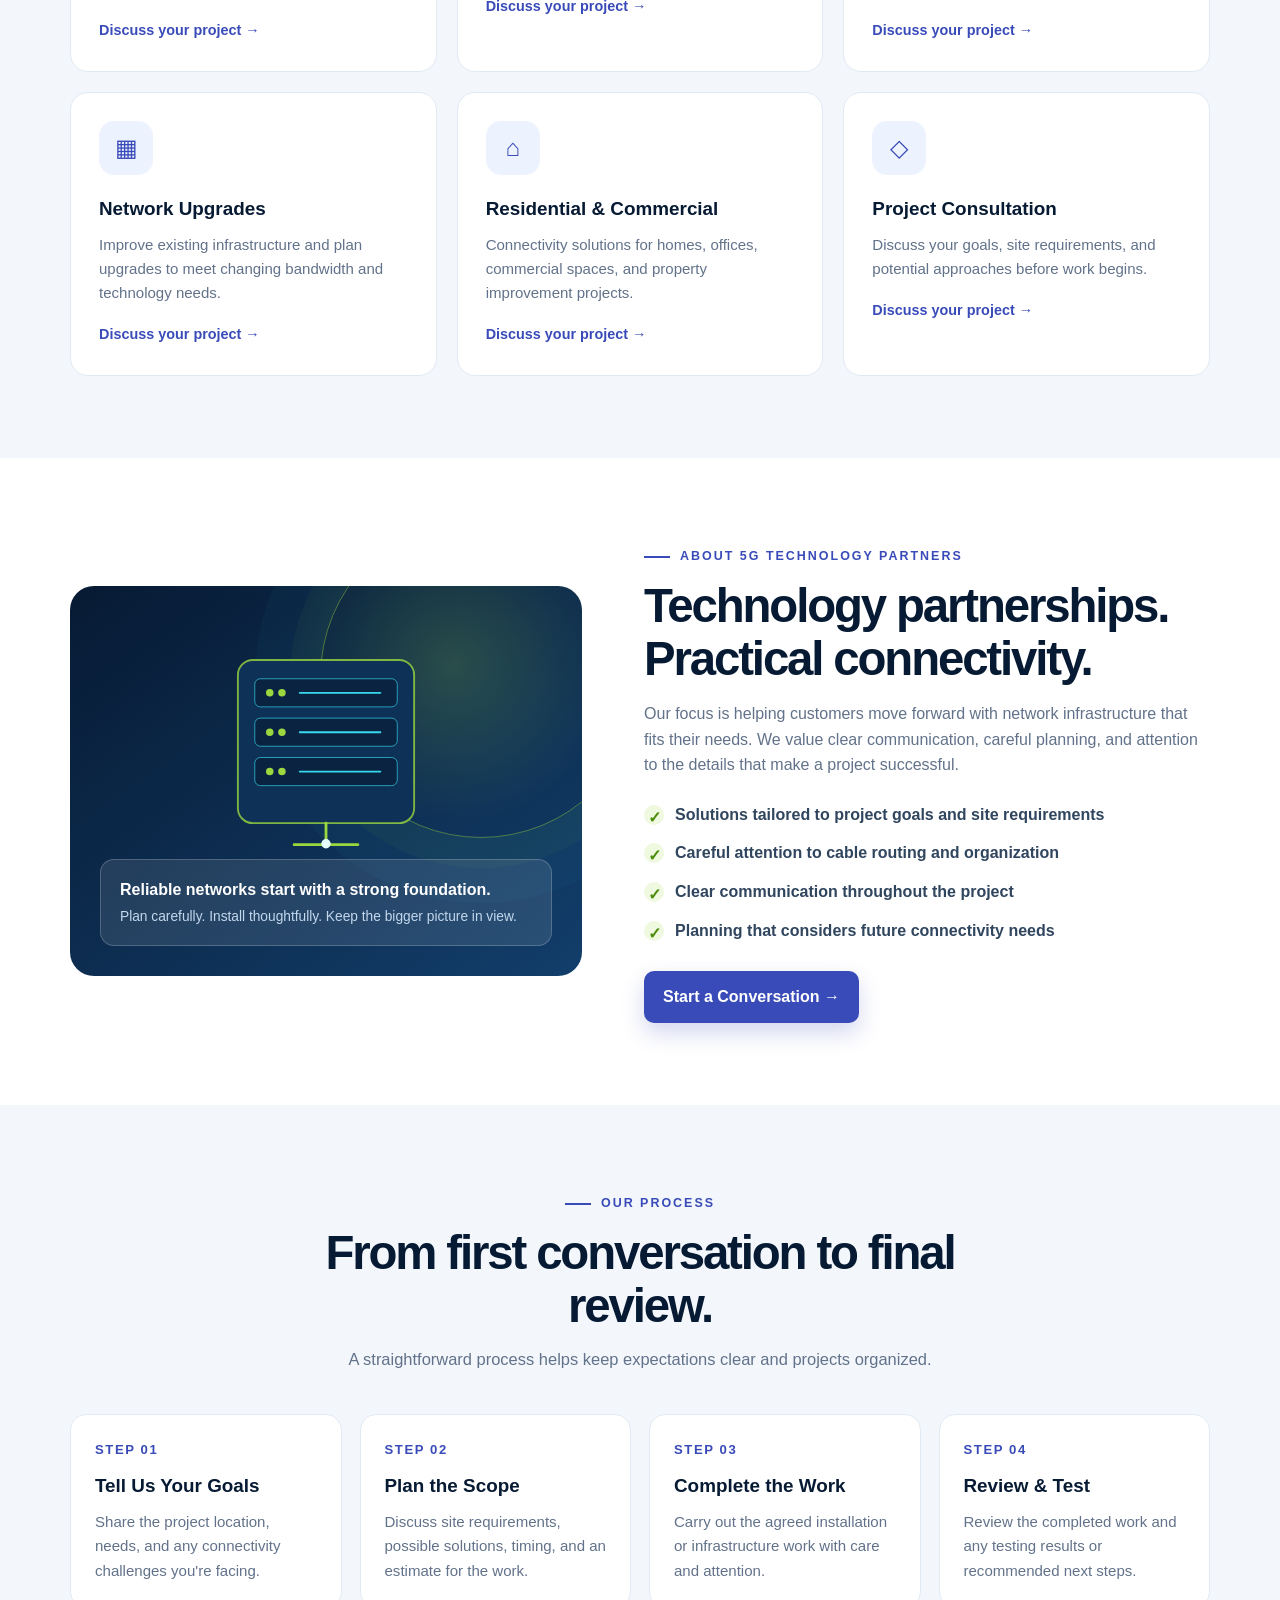
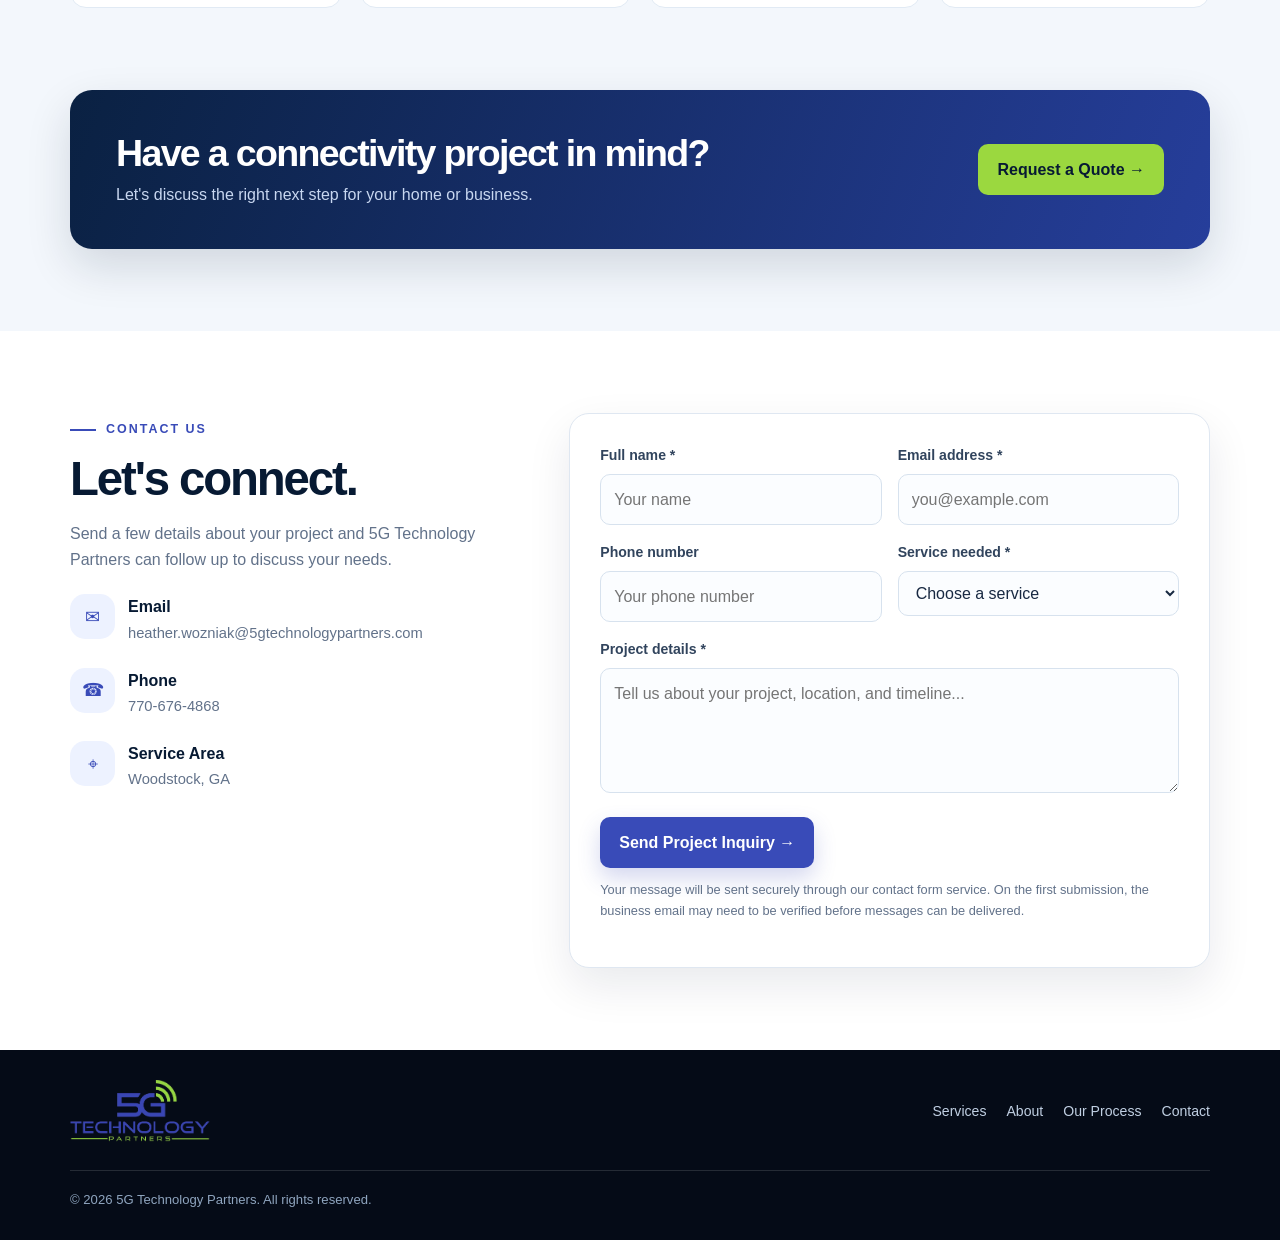
==== commit 6511f18b: "Add files via upload" ====
--- a/index.html
+++ b/index.html
@@ -1,502 +1,396 @@
 <!DOCTYPE html>
 <html lang="en">
-  <head>
-    <meta charset="UTF-8" />
-    <meta name="viewport" content="width=device-width, initial-scale=1.0" />
-    <meta name="description" content="5G Technology Partners delivers fiber optic, connectivity, and network infrastructure solutions for businesses and communities." />
-    <title>5G Technology Partners | Fiber Optics & Network Solutions</title>
-    <style>
-      :root {
-        --navy: #071a33;
-        --navy-2: #0d2b50;
-        --blue: #394bb8;
-        --green: #9bd83f;
-        --cyan: #38d9ee;
-        --text: #182942;
-        --muted: #62728a;
-        --pale: #f3f7fc;
-        --line: #dfe7f1;
-        --white: #fff;
-      }
-      * { box-sizing: border-box; }
-      html { scroll-behavior: smooth; scroll-padding-top: 90px; }
-      body {
-        margin: 0;
-        font-family: Inter, "Segoe UI", Arial, sans-serif;
-        line-height: 1.6;
-        color: var(--text);
-        background: #fff;
-      }
-      a { color: inherit; text-decoration: none; }
-      .container { width: min(1140px, calc(100% - 40px)); margin: 0 auto; }
-      .topbar {
-        background: #050b17;
-        color: #dce6f4;
-        font-size: .86rem;
-        padding: 8px 0;
-      }
-      .topbar-inner {
-        display: flex;
-        justify-content: space-between;
-        flex-wrap: wrap;
-        gap: 8px 20px;
-      }
-      .topbar a { color: var(--green); }
-      header {
-        position: sticky;
-        top: 0;
-        z-index: 20;
-        background: rgba(255,255,255,.97);
-        backdrop-filter: blur(12px);
-        border-bottom: 1px solid var(--line);
-      }
-      .nav {
-        min-height: 86px;
-        display: flex;
-        align-items: center;
-        justify-content: space-between;
-        gap: 24px;
-      }
-      .brand {
-        display: inline-flex;
-        align-items: center;
-        flex-shrink: 0;
-        font-size: 1.2rem;
-        font-weight: 900;
-        letter-spacing: -.04em;
-        color: var(--navy);
-      }
-      .brand span { color: var(--green); }
-      .nav-links {
-        display: flex;
-        align-items: center;
-        gap: 25px;
-        color: #34465e;
-        font-size: .93rem;
-        font-weight: 700;
-      }
-      .nav-links a:not(.button):hover { color: var(--blue); }
-      .button {
-        display: inline-flex;
-        align-items: center;
-        justify-content: center;
-        gap: 9px;
-        padding: 13px 19px;
-        border-radius: 10px;
-        border: 0;
-        cursor: pointer;
-        font: inherit;
-        font-weight: 800;
-        transition: transform .2s, box-shadow .2s, background .2s;
-      }
-      .button:hover { transform: translateY(-2px); }
-      .button-primary {
-        background: var(--blue);
-        color: white;
-        box-shadow: 0 10px 22px rgba(57,75,184,.22);
-      }
-      .button-primary:hover { background: #293a9d; }
-      .button-outline {
-        color: white;
-        border: 1px solid rgba(255,255,255,.45);
-        background: rgba(255,255,255,.06);
-      }
-      .hero {
-        color: white;
-        overflow: hidden;
-        position: relative;
-        background:
-          radial-gradient(ellipse at 80% 24%, rgba(155,216,63,.17), transparent 30%),
-          radial-gradient(ellipse at 15% 100%, rgba(57,75,184,.35), transparent 40%),
-          linear-gradient(120deg, #050e20 0%, #0a2243 58%, #0b3155 100%);
-      }
-      .hero::before {
-        content: "";
-        position: absolute;
-        inset: 0;
-        opacity: .13;
-        pointer-events: none;
-        background-image:
-          linear-gradient(rgba(255,255,255,.16) 1px, transparent 1px),
-          linear-gradient(90deg, rgba(255,255,255,.16) 1px, transparent 1px);
-        background-size: 42px 42px;
-        mask-image: linear-gradient(to right, transparent, #000);
-      }
-      .hero-grid {
-        position: relative;
-        display: grid;
-        grid-template-columns: 1.08fr .92fr;
-        gap: 48px;
-        align-items: center;
-        padding: 86px 0 92px;
-      }
-      .eyebrow {
-        display: inline-flex;
-        align-items: center;
-        gap: 10px;
-        color: var(--green);
-        font-size: .78rem;
-        font-weight: 900;
-        letter-spacing: .16em;
-        text-transform: uppercase;
-      }
-      .eyebrow::before {
-        content: "";
-        width: 26px;
-        height: 2px;
-        background: currentColor;
-      }
-      h1 {
-        margin: 18px 0 22px;
-        max-width: 720px;
-        font-size: clamp(2.7rem, 5.5vw, 4.65rem);
-        line-height: 1.04;
-        letter-spacing: -.055em;
-      }
-      h1 span { color: var(--green); }
-      .hero-tagline {
-        max-width: 650px;
-        margin: 0 0 18px;
-        color: #e4f1ff;
-        font-size: .98rem;
-        font-weight: 800;
-        letter-spacing: .015em;
-      }
-      .hero-copy {
-        max-width: 590px;
-        margin: 0 0 28px;
-        color: #dbeafc;
-        font-size: 1.06rem;
-      }
-      .hero-actions {
-        display: flex;
-        flex-wrap: wrap;
-        gap: 13px;
-      }
-      .hero-points {
-        display: flex;
-        flex-wrap: wrap;
-        gap: 18px;
-        margin-top: 28px;
-        color: #d6e3f3;
-        font-size: .88rem;
-      }
-      .hero-points span {
-        display: inline-flex;
-        align-items: center;
-        gap: 8px;
-      }
-      .check {
-        display: inline-grid;
-        place-items: center;
-        width: 20px;
-        height: 20px;
-        border-radius: 50%;
-        background: rgba(155,216,63,.15);
-        color: var(--green);
-        font-weight: 900;
-      }
-      .orbital {
-        position: relative;
-        min-height: 420px;
-        display: grid;
-        place-items: center;
-      }
-      .orb {
-        position: relative;
-        width: min(100%, 420px);
-        aspect-ratio: 1;
-        border-radius: 50%;
-        border: 1px solid rgba(155,216,63,.28);
-        background: radial-gradient(circle, rgba(57,75,184,.24), rgba(56,217,238,.08));
-      }
-      .orb::before, .orb::after {
-        content: "";
-        position: absolute;
-        inset: 12%;
-        border: 1px solid rgba(155,216,63,.42);
-        border-radius: 50%;
-        transform: rotate(-28deg) scaleY(.62);
-      }
-      .orb::after {
-        inset: 0;
-        border-color: rgba(56,217,238,.44);
-        transform: rotate(34deg) scaleY(.5);
-      }
-      .orb svg {
-        position: absolute;
-        width: 70%;
-        left: 15%;
-        top: 15%;
-      }
-      .floating-card {
-        position: absolute;
-        bottom: 16px;
-        left: -8px;
-        display: flex;
-        align-items: center;
-        gap: 12px;
-        padding: 14px 17px;
-        border-radius: 14px;
-        border: 1px solid rgba(255,255,255,.16);
-        background: rgba(12,20,36,.45);
-        box-shadow: 0 18px 40px rgba(2,10,20,.28);
-      }
-      .floating-icon {
-        width: 44px;
-        height: 44px;
-        display: grid;
-        place-items: center;
-        border-radius: 12px;
-        background: rgba(155,216,63,.13);
-        color: var(--green);
-        font-size: 1.5rem;
-      }
-      .section {
-        padding: 84px 0;
-      }
-      .section-heading {
-        text-align: center;
-        max-width: 700px;
-        margin: 0 auto 34px;
-      }
-      h2 {
-        margin: 12px 0 14px;
-        color: var(--navy);
-        font-size: clamp(2rem, 3.5vw, 3rem);
-        letter-spacing: -.05em;
-      }
-      .section-heading p {
-        margin: 0;
-        color: var(--muted);
-      }
-      .cards {
-        display: grid;
-        grid-template-columns: repeat(3, minmax(0, 1fr));
-        gap: 22px;
-      }
-      .card {
-        background: var(--white);
-        border: 1px solid var(--line);
-        border-radius: 18px;
-        padding: 26px;
-        box-shadow: 0 14px 30px rgba(7,26,51,.06);
-      }
-      .card h3 {
-        margin: 0 0 10px;
-        color: var(--navy);
-      }
-      .card p {
-        margin: 0;
-        color: var(--muted);
-      }
-      .cta {
-        background: var(--pale);
-      }
-      .cta-inner {
-        display: flex;
-        align-items: center;
-        justify-content: space-between;
-        gap: 22px;
-        padding: 38px 42px;
-        border-radius: 22px;
-        background: linear-gradient(110deg,#0a2142,#263e9f);
-        color: white;
-      }
-      .cta-inner h3 {
-        margin: 0 0 6px;
-        font-size: clamp(1.6rem, 2.2vw, 2.4rem);
-      }
-      .cta-inner p {
-        margin: 0;
-        color: #d2def7;
-      }
-      footer {
-        background: #050b17;
-        color: #c7d7ee;
-        padding: 32px 0 22px;
-      }
-      .footer-inner {
-        display: flex;
-        align-items: center;
-        justify-content: space-between;
-        flex-wrap: wrap;
-        gap: 16px;
-      }
-      .footer-links {
-        display: flex;
-        flex-wrap: wrap;
-        gap: 18px;
-        font-size: .88rem;
-      }
-      .copyright {
-        margin-top: 18px;
-        padding-top: 16px;
-        border-top: 1px solid rgba(255,255,255,.12);
-        font-size: .8rem;
-        color: #a4b8d2;
-      }
-      @media (max-width: 700px) {
-        .nav { flex-wrap: wrap; }
-        .nav-links {
-          width: 100%;
-          justify-content: center;
-          flex-wrap: wrap;
-        }
-        .hero-grid { grid-template-columns: 1fr; padding: 68px 0 78px; }
-        .cards { grid-template-columns: 1fr; }
-        .cta-inner {
-          flex-direction: column;
-          align-items: flex-start;
-          padding: 30px 24px;
-        }
-      }
-      .site-header {
-    display: flex;
-    align-items: center;
-    padding: 15px 30px;
-    background: #ffffff;
-}
-
-.site-logo {
-    width: 220px;
-    height: auto;
-    display: block;
-}
-    </style>
-  </head>
-  <body>
-    <div class="topbar">
-      <div class="container topbar-inner">
-        <span>Fiber optics • Connectivity • Network infrastructure</span>
-        <span>Have a project? <a href="#contact">Let's connect →</a></span>
-      </div>
-    </div>
-
-    <header>
-      <header class="site-header">
-    <a href="index.html">
-        <img
-            src="https://5gtechnologypartners.com/wp-content/uploads/sites/70/2019/03/logo.png"
-            alt="5G Technology Partners"
-            class="site-logo"
-          >
-    </a>
-</header>
-      <div class="container nav">
-        <a class="brand" href="index.html"> <span>5G Technology Partners</span></a>
-        <nav class="nav-links" aria-label="Main navigation">
-          <a href="index.html">Home</a>
-          <a href="services.html">Services</a>
-          <a href="employment.html">Opportunities</a>
-          <a href="gallery.html">Gallery</a>
-          <a href="#contact">Contact</a>
-          <a class="button button-primary" href="#contact">Request a Quote ↗</a>
-        </nav>
-      </div>
-    </header>
-
-    <main>
-      <section class="hero">
-        <div class="container hero-grid">
-          <div>
-            <div class="eyebrow">Technology that moves you forward</div>
-            <h1>Building connections for a <span>faster future.</span></h1>
-            <p class="hero-tagline">5G Technology Partners is a family-owned company specializing in underground and aerial fiber installation, network infrastructure, and reliable connectivity solutions for residential and commercial clients.</p>
-            <p class="hero-copy">We design and install dependable communications systems that keep homes, businesses, and communities connected with long-term performance in mind.</p>
-            <div class="hero-actions">
-              <a class="button button-primary" href="#contact">Talk to Our Team →</a>
-              <a class="button button-outline" href="gallery.html">View Gallery</a>
-            </div>
-            <div class="hero-points">
-              <span><span class="check">✓</span> Fiber installs</span>
-              <span><span class="check">✓</span> Construction & Maintenance</span>
-              <span><span class="check">✓</span>Project Management</span>
-              <span><span class="check">✓</span> Construction Management</span>
-            </div>
-          </div>
-
-          <div class="orbital" aria-hidden="true">
-            <div class="orb">
-              <svg viewBox="0 0 260 260" fill="none">
-                <defs>
-                  <linearGradient id="beam" x1="35" y1="218" x2="222" y2="40" gradientUnits="userSpaceOnUse">
-                    <stop stop-color="#394bb8"/>
-                    <stop offset=".55" stop-color="#38d9ee"/>
-                    <stop offset="1" stop-color="#9bd83f"/>
-                  </linearGradient>
-                </defs>
-                <path d="M34 208C75 174 87 129 119 113C151 97 168 70 223 42" stroke="url(#beam)" stroke-width="8" stroke-linecap="round"/>
-                <path d="M35 224C80 187 96 150 130 133C165 116 179 86 231 63" stroke="#38d9ee" stroke-opacity=".7" stroke-width="3" stroke-linecap="round"/>
-                <path d="M29 190C64 158 73 117 107 98C143 79 158 50 211 27" stroke="#9bd83f" stroke-opacity=".8" stroke-width="3" stroke-linecap="round"/>
-                <circle cx="223" cy="42" r="10" fill="#eaffd0"/>
-                <circle cx="223" cy="42" r="22" stroke="#9bd83f" stroke-opacity=".6" stroke-width="2"/>
-                <circle cx="34" cy="208" r="7" fill="#38d9ee"/>
-              </svg>
-            </div>
-            <div class="floating-card">
-              <div class="floating-icon">⌁</div>
-              <div>
-                <strong>Connected with purpose</strong><br />
-                <small>Infrastructure for what's next</small>
-              </div>
-            </div>
-          </div>
-        </div>
-      </section>
-
-      <section class="section">
-        <div class="container">
-          <div class="section-heading">
-            <div class="eyebrow">What we do</div>
-            <h2>Infrastructure built around your needs.</h2>
-            <p>We help homeowners, businesses, and communities build dependable networks with practical solutions and long-term performance in mind.</p>
-          </div>
-          <div class="cards">
-            <div class="card">
-              <h3>Fiber Installation</h3>
-              <p>Underground and aerial fiber installation designed for performance, durability, and efficient project execution.</p>
-            </div>
-            <div class="card">
-              <h3>Structured Cabling</h3>
-              <p>Organized cable pathways and network systems that support dependable service and easy maintenance.</p>
-            </div>
-            <div class="card">
-              <h3>Testing & Troubleshooting</h3>
-              <p>Field diagnostics and verification keep your system stable, efficient, and ready for everyday use.</p>
-            </div>
-          </div>
-        </div>
-      </section>
-
-      <section class="cta section" id="contact">
-        <div class="container">
-          <div class="cta-inner">
-            <div>
-              <h3>Need a reliable network partner?</h3>
-              <p>Let’s talk about your project and build a smarter path forward.</p>
-            </div>
-            <a class="button button-primary" href="mailto:info@5gtechnologypartners.com">Start a Conversation</a>
-          </div>
-        </div>
-      </section>
-    </main>
-
-    <footer>
+<head>
+  <meta charset="UTF-8">
+  <meta name="viewport" content="width=device-width, initial-scale=1.0">
+  <meta name="description" content="5G Technology Partners delivers fiber optic, connectivity, and network infrastructure solutions for businesses and communities.">
+  <title>5G Technology Partners | Fiber Optics & Network Solutions</title>
+  <style>
+    :root {
+      --navy: #071a33;
+      --navy-2: #0d2b50;
+      --blue: #394bb8;
+      --green: #9bd83f;
+      --cyan: #38d9ee;
+      --text: #182942;
+      --muted: #62728a;
+      --pale: #f3f7fc;
+      --line: #dfe7f1;
+      --white: #fff;
+    }
+    * { box-sizing: border-box; }
+    html { scroll-behavior: smooth; scroll-padding-top: 90px; }
+    body {
+      margin: 0;
+      font-family: Inter, "Segoe UI", Arial, sans-serif;
+      line-height: 1.6;
+      color: var(--text);
+      background: #fff;
+    }
+    a { color: inherit; text-decoration: none; }
+    .container { width: min(1140px, calc(100% - 40px)); margin: 0 auto; }
+    .topbar { background: #050b17; color: #dce6f4; font-size: .86rem; padding: 8px 0; }
+    .topbar-inner { display: flex; justify-content: space-between; flex-wrap: wrap; gap: 8px 20px; }
+    .topbar a { color: var(--green); }
+    header {
+      position: sticky; top: 0; z-index: 20;
+      background: rgba(255,255,255,.97); backdrop-filter: blur(12px);
+      border-bottom: 1px solid var(--line);
+    }
+    .nav { min-height: 86px; display: flex; align-items: center; justify-content: space-between; gap: 24px; }
+    .brand { display: inline-flex; align-items: center; flex-shrink: 0; }
+    .brand img { display: block; width: 220px; max-height: 72px; object-fit: contain; object-position: left center; }
+    .nav-links { display: flex; align-items: center; gap: 25px; color: #34465e; font-size: .93rem; font-weight: 700; }
+    .nav-links a:not(.button):hover { color: var(--blue); }
+    .button {
+      display: inline-flex; align-items: center; justify-content: center; gap: 9px;
+      padding: 13px 19px; border-radius: 10px; border: 0; cursor: pointer;
+      font: inherit; font-weight: 800; transition: transform .2s, box-shadow .2s, background .2s;
+    }
+    .button:hover { transform: translateY(-2px); }
+    .button-primary { background: var(--blue); color: white; box-shadow: 0 10px 22px rgba(57,75,184,.22); }
+    .button-primary:hover { background: #293a9d; }
+    .button-outline { color: white; border: 1px solid rgba(255,255,255,.45); background: rgba(255,255,255,.06); }
+    .menu-toggle { display: none; padding: 9px 12px; border: 1px solid var(--line); border-radius: 9px; background: white; color: var(--text); }
+
+    .hero {
+      color: white; overflow: hidden; position: relative;
+      background:
+        radial-gradient(ellipse at 80% 24%, rgba(155,216,63,.17), transparent 30%),
+        radial-gradient(ellipse at 15% 100%, rgba(57,75,184,.35), transparent 40%),
+        linear-gradient(120deg, #050e20 0%, #0a2243 58%, #0b3155 100%);
+    }
+    .hero::before {
+      content: ""; position: absolute; inset: 0; opacity: .13; pointer-events: none;
+      background-image: linear-gradient(rgba(255,255,255,.16) 1px, transparent 1px), linear-gradient(90deg, rgba(255,255,255,.16) 1px, transparent 1px);
+      background-size: 42px 42px;
+      mask-image: linear-gradient(to right, transparent, #000);
+    }
+    .hero-grid { position: relative; display: grid; grid-template-columns: 1.08fr .92fr; gap: 48px; align-items: center; padding: 86px 0 92px; }
+    .eyebrow { display: inline-flex; align-items: center; gap: 10px; color: var(--green); font-size: .78rem; font-weight: 900; letter-spacing: .16em; text-transform: uppercase; }
+    .eyebrow::before { content: ""; width: 26px; height: 2px; background: currentColor; }
+    h1 { margin: 18px 0 22px; max-width: 720px; font-size: clamp(2.7rem, 5.5vw, 4.65rem); line-height: 1.04; letter-spacing: -.055em; }
+    h1 span { color: var(--green); }
+    .hero-copy { max-width: 590px; margin: 0 0 28px; color: #c9d8ea; font-size: 1.08rem; }
+    .hero-actions { display: flex; flex-wrap: wrap; gap: 13px; }
+    .hero-points { display: flex; flex-wrap: wrap; gap: 18px; margin-top: 28px; color: #d6e3f3; font-size: .88rem; }
+    .hero-points span { display: inline-flex; align-items: center; gap: 8px; }
+    .check { display: inline-grid; place-items: center; width: 20px; height: 20px; flex-shrink: 0; border-radius: 50%; color: var(--green); background: rgba(155,216,63,.15); font-style: normal; font-weight: 900; }
+    .signal-visual { position: relative; min-height: 360px; display: grid; place-items: center; }
+    .orb { position: relative; width: min(100%, 400px); aspect-ratio: 1; border-radius: 50%; border: 1px solid rgba(155,216,63,.24); background: radial-gradient(circle, rgba(57,75,184,.24), rgba(56,217,238,.07) 48%, transparent 70%); box-shadow: 0 0 80px rgba(56,217,238,.08), inset 0 0 45px rgba(155,216,63,.06); }
+    .orb::before, .orb::after { content: ""; position: absolute; inset: 10%; border: 1px solid rgba(155,216,63,.42); border-radius: 50%; transform: rotate(-30deg) scaleY(.55); }
+    .orb::after { inset: 2%; border-color: rgba(56,217,238,.4); transform: rotate(38deg) scaleY(.48); }
+    .orb svg { position: absolute; width: 72%; left: 14%; top: 14%; filter: drop-shadow(0 0 18px rgba(56,217,238,.4)); }
+    .floating-card { position: absolute; bottom: 10px; left: -5px; display: flex; align-items: center; gap: 12px; padding: 14px 17px; border-radius: 14px; border: 1px solid rgba(255,255,255,.18); background: rgba(5,20,41,.88); box-shadow: 0 15px 35px rgba(0,0,0,.18); }
+    .floating-icon { display: grid; place-items: center; width: 44px; height: 44px; border-radius: 12px; color: var(--green); background: rgba(155,216,63,.13); font-size: 1.5rem; }
+    .floating-card strong { display: block; font-size: .92rem; }
+    .floating-card small { display: block; color: #afc2d9; font-size: .78rem; }
+
+    .trust-strip { border-bottom: 1px solid var(--line); background: white; }
+    .trust-grid { display: grid; grid-template-columns: repeat(4,1fr); gap: 18px; padding: 24px 0; }
+    .trust-item { display: flex; align-items: center; justify-content: center; gap: 10px; color: #3b506a; font-size: .9rem; font-weight: 800; }
+    .trust-item b { color: var(--blue); font-size: 1.35rem; }
+    section { padding: 82px 0; }
+    .section-heading { max-width: 720px; margin: 0 auto 42px; text-align: center; }
+    .section-heading .eyebrow, .about-copy .eyebrow, .contact-copy .eyebrow { color: var(--blue); }
+    h2 { margin: 12px 0 14px; color: var(--navy); font-size: clamp(2rem, 3.7vw, 3rem); line-height: 1.12; letter-spacing: -.045em; }
+    .section-heading p { margin: 0; color: var(--muted); font-size: 1.03rem; }
+    .services, .process, .cta-band { background: var(--pale); }
+    .service-grid { display: grid; grid-template-columns: repeat(3,1fr); gap: 20px; }
+    .service-card { padding: 28px; border: 1px solid #e1eaf4; border-radius: 18px; background: white; transition: transform .2s, box-shadow .2s; }
+    .service-card:hover { transform: translateY(-5px); box-shadow: 0 18px 40px rgba(7,26,51,.1); }
+    .service-icon { display: grid; place-items: center; width: 54px; height: 54px; margin-bottom: 19px; border-radius: 15px; background: #edf2ff; color: var(--blue); font-size: 1.5rem; }
+    .service-card h3, .step h3 { margin: 0 0 9px; color: var(--navy); font-size: 1.18rem; }
+    .service-card p, .step p { margin: 0; color: var(--muted); font-size: .94rem; }
+    .learn { display: inline-flex; gap: 7px; margin-top: 18px; color: var(--blue); font-weight: 850; font-size: .9rem; }
+
+    .about-grid { display: grid; grid-template-columns: .95fr 1.05fr; gap: 62px; align-items: center; }
+    .about-visual { min-height: 390px; position: relative; overflow: hidden; display: flex; align-items: end; padding: 30px; border-radius: 24px; background: radial-gradient(circle at 75% 20%, rgba(155,216,63,.2), transparent 32%), linear-gradient(145deg,#071a33,#123e6b); }
+    .about-visual::before { content: ""; position: absolute; width: 320px; height: 320px; top: -70px; right: -60px; border: 1px solid rgba(155,216,63,.45); border-radius: 50%; box-shadow: 0 0 0 30px rgba(155,216,63,.04), 0 0 0 65px rgba(56,217,238,.03); }
+    .about-visual svg { position: absolute; width: 72%; max-width: 300px; left: 50%; top: 42%; transform: translate(-50%,-50%); }
+    .about-note { z-index: 1; position: relative; width: 100%; padding: 17px 19px; border: 1px solid rgba(255,255,255,.2); border-radius: 14px; background: rgba(255,255,255,.1); color: white; }
+    .about-note strong { display: block; }
+    .about-note span { color: #c3d7ed; font-size: .86rem; }
+    .about-copy > p, .contact-copy > p { color: var(--muted); }
+    .benefits { display: grid; gap: 13px; list-style: none; padding: 0; margin: 24px 0 28px; }
+    .benefits li { display: flex; gap: 11px; align-items: flex-start; color: #30455e; font-weight: 700; }
+    .benefits .check { margin-top: 3px; color: #4c8c0a; background: #eff9df; }
+
+    .process-grid { display: grid; grid-template-columns: repeat(4,1fr); gap: 18px; }
+    .step { padding: 24px; border: 1px solid #e1eaf4; border-radius: 16px; background: white; }
+    .step-number { color: var(--blue); font-size: .82rem; font-weight: 900; letter-spacing: .12em; }
+    .step h3 { margin-top: 11px; }
+    .cta-band { padding: 0 0 82px; }
+    .cta-inner { display: flex; align-items: center; justify-content: space-between; gap: 25px; padding: 42px 46px; border-radius: 22px; color: white; background: linear-gradient(110deg,#0a2142,#263e9b); box-shadow: 0 18px 45px rgba(7,26,51,.14); }
+    .cta-inner h2 { margin: 0 0 8px; color: white; font-size: clamp(1.7rem,3vw,2.35rem); }
+    .cta-inner p { margin: 0; color: #c8d7f0; }
+    .cta-inner .button { flex-shrink: 0; color: var(--navy); background: var(--green); }
+
+    .contact-grid { display: grid; grid-template-columns: .82fr 1.18fr; gap: 54px; align-items: start; }
+    .contact-detail { display: flex; gap: 13px; align-items: flex-start; margin-top: 22px; }
+    .contact-detail .service-icon { width: 45px; height: 45px; flex-shrink: 0; margin: 0; font-size: 1.15rem; }
+    .contact-detail strong { display: block; color: var(--navy); }
+    .contact-detail span { color: var(--muted); font-size: .92rem; }
+    .contact-form { padding: 30px; border: 1px solid var(--line); border-radius: 20px; background: white; box-shadow: 0 18px 45px rgba(7,26,51,.09); }
+    .form-row { display: grid; grid-template-columns: 1fr 1fr; gap: 16px; }
+    .field { margin-bottom: 16px; }
+    label { display: block; margin-bottom: 7px; color: #31445d; font-size: .88rem; font-weight: 800; }
+    input, select, textarea { width: 100%; padding: 12px 13px; border: 1px solid #d7e2ee; border-radius: 10px; background: #fbfdff; color: var(--text); font: inherit; outline: none; }
+    input:focus, select:focus, textarea:focus { border-color: var(--blue); box-shadow: 0 0 0 3px rgba(57,75,184,.11); }
+    textarea { min-height: 125px; resize: vertical; }
+    .form-note { margin: 12px 0 0; color: var(--muted); font-size: .8rem; }
+    .form-status { color: #087c52; font-weight: 700; }
+    footer { padding: 30px 0; color: #c0cfe2; background: #050b17; }
+    .footer-inner { display: flex; align-items: center; justify-content: space-between; flex-wrap: wrap; gap: 20px; }
+    footer .brand img { width: 190px; max-height: 62px; }
+    .footer-links { display: flex; flex-wrap: wrap; gap: 20px; font-size: .88rem; }
+    .footer-links a:hover { color: var(--green); }
+    .copyright { width: 100%; margin-top: 8px; padding-top: 18px; border-top: 1px solid rgba(255,255,255,.13); color: #8fa5bf; font-size: .82rem; }
+
+    @media (max-width: 900px) {
+      .nav-links { gap: 15px; }
+      .nav-links a:not(.button) { font-size: .86rem; }
+      .hero-grid { grid-template-columns: 1fr .8fr; gap: 25px; }
+      .service-grid { grid-template-columns: repeat(2,1fr); }
+      .process-grid { grid-template-columns: repeat(2,1fr); }
+      .about-grid { gap: 32px; }
+    }
+    @media (max-width: 700px) {
+      .topbar-inner { justify-content: center; text-align: center; }
+      .nav { min-height: 74px; }
+      .brand img { width: 175px; max-height: 58px; }
+      .menu-toggle { display: block; }
+      .nav-links { display: none; position: absolute; top: 74px; left: 0; right: 0; padding: 18px 22px 24px; border-bottom: 1px solid var(--line); background: white; box-shadow: 0 18px 25px rgba(7,26,51,.08); align-items: stretch; flex-direction: column; gap: 16px; }
+      .nav-links.open { display: flex; }
+      .nav-links a:not(.button) { font-size: 1rem; }
+      .nav-links .button { width: 100%; }
+      .hero-grid { grid-template-columns: 1fr; padding: 62px 0 72px; }
+      .signal-visual { min-height: 290px; }
+      .orb { width: 285px; }
+      .floating-card { left: 0; bottom: 0; }
+      .trust-grid { grid-template-columns: repeat(2,1fr); }
+      .trust-item { justify-content: flex-start; font-size: .82rem; }
+      section { padding: 64px 0; }
+      .service-grid, .about-grid, .contact-grid { grid-template-columns: 1fr; }
+      .about-visual { min-height: 310px; order: 2; }
+      .about-copy { order: 1; }
+      .cta-band { padding-bottom: 64px; }
+      .cta-inner { padding: 30px 25px; align-items: flex-start; flex-direction: column; }
+      .contact-grid { gap: 30px; }
+      .contact-form { padding: 22px; }
+    }
+    @media (max-width: 440px) {
+      .container { width: calc(100% - 30px); }
+      .service-grid, .process-grid, .form-row { grid-template-columns: 1fr; }
+      h1 { font-size: 2.55rem; }
+      .hero-actions .button { width: 100%; }
+      .hero-points { flex-direction: column; gap: 10px; }
+      .trust-grid { gap: 14px 8px; }
+      .trust-item { font-size: .75rem; }
+    }
+  </style>
+</head>
+<body>
+  <div class="topbar">
+    <div class="container topbar-inner">
+      <span>Fiber optics • Connectivity • Network infrastructure</span>
+      <span>Have a project? <a href="#contact">Let's connect →</a></span>
+    </div>
+  </div>
+
+  <header>
+    <div class="container nav">
+      <a class="brand" href="#home" aria-label="5G Technology Partners home">
+        <img src="5g-technology-partners-logo.png" alt="5G Technology Partners logo">
+      </a>
+      <button class="menu-toggle" id="menuToggle" aria-label="Open navigation menu" aria-expanded="false">☰ Menu</button>
+      <nav class="nav-links" id="navLinks" aria-label="Main navigation">
+        <a href="#services">Services</a>
+        <a href="#about">About</a>
+        <a href="#process">Our Process</a>
+        <a href="#contact">Contact</a>
+        <a class="button button-primary" href="#contact">Request a Quote ↗</a>
+      </nav>
+    </div>
+  </header>
+
+  <main>
+    <section class="hero" id="home">
+      <div class="container hero-grid">
+        <div>
+          <div class="eyebrow">Technology that moves you forward</div>
+          <h1>Building connections for a <span>faster future.</span></h1>
+          <p class="hero-copy">5G Technology Partners helps customers plan and deliver reliable fiber optic and network infrastructure solutions. From cabling and installation to testing and upgrades, we help bring your connectivity goals to life.</p>
+          <div class="hero-actions">
+            <a class="button button-primary" href="#contact">Talk to Our Team →</a>
+            <a class="button button-outline" href="#services">Explore Services</a>
+          </div>
+          <div class="hero-points">
+            <span><i class="check">✓</i> Residential & commercial projects</span>
+            <span><i class="check">✓</i> Built around your needs</span>
+          </div>
+        </div>
+        <div class="signal-visual" aria-hidden="true">
+          <div class="orb">
+            <svg viewBox="0 0 260 260" fill="none">
+              <defs><linearGradient id="beam" x1="35" y1="218" x2="222" y2="40" gradientUnits="userSpaceOnUse"><stop stop-color="#394bb8"/><stop offset=".55" stop-color="#38d9ee"/><stop offset="1" stop-color="#9bd83f"/></linearGradient></defs>
+              <path d="M34 208C75 174 87 129 119 113C151 97 168 70 223 42" stroke="url(#beam)" stroke-width="8" stroke-linecap="round"/>
+              <path d="M35 224C80 187 96 150 130 133C165 116 179 86 231 63" stroke="#38d9ee" stroke-opacity=".7" stroke-width="3" stroke-linecap="round"/>
+              <path d="M29 190C64 158 73 117 107 98C143 79 158 50 211 27" stroke="#9bd83f" stroke-opacity=".8" stroke-width="3" stroke-linecap="round"/>
+              <circle cx="223" cy="42" r="10" fill="#eaffd0"/><circle cx="223" cy="42" r="22" stroke="#9bd83f" stroke-opacity=".6" stroke-width="2"/>
+              <circle cx="34" cy="208" r="7" fill="#38d9ee"/><circle cx="130" cy="133" r="5" fill="#eaffd0"/>
+              <path d="M69 47L83 33M83 47L69 33M190 204L202 192M202 204L190 192" stroke="#9bd83f" stroke-width="3" stroke-linecap="round"/>
+            </svg>
+          </div>
+          <div class="floating-card">
+            <div class="floating-icon">⌁</div>
+            <div><strong>Connected with purpose</strong><small>Infrastructure for what's next</small></div>
+          </div>
+        </div>
+      </div>
+    </section>
+
+    <div class="trust-strip">
+      <div class="container trust-grid">
+        <div class="trust-item"><b>◎</b> Fiber optic installation</div>
+        <div class="trust-item"><b>⌁</b> Structured cabling</div>
+        <div class="trust-item"><b>✓</b> Testing & troubleshooting</div>
+        <div class="trust-item"><b>↗</b> Network upgrades</div>
+      </div>
+    </div>
+
+    <section class="services" id="services">
       <div class="container">
-        <div class="footer-inner">
-          <a class="brand" href="index.html"><span>5G Technology Partners</span></a>
-          <nav class="footer-links" aria-label="Footer navigation">
-            <a href="index.html">Home</a>
-            <a href="services.html">Services</a>
-            <a href="employment.html">Opportunities</a>
-            <a href="gallery.html">Gallery</a>
-            <a href="#contact">Contact</a>
-          </nav>
-          <a class="button button-primary" href="gallery.html">View Gallery</a>
-        </div>
-        <div class="copyright">© 2025 5G Technology Partners. All rights reserved.</div>
-      </div>
-    </footer>
-  </body>
+        <div class="section-heading">
+          <div class="eyebrow">What we do</div>
+          <h2>Infrastructure built around your needs.</h2>
+          <p>Explore services designed to help create dependable, organized, and scalable connectivity for your home or business.</p>
+        </div>
+        <div class="service-grid">
+          <article class="service-card"><div class="service-icon">⌁</div><h3>Fiber Optic Installation</h3><p>Fiber cable routing and installation planned for your site's requirements and connectivity goals.</p><a class="learn" href="#contact">Discuss your project →</a></article>
+          <article class="service-card"><div class="service-icon">▤</div><h3>Structured Cabling</h3><p>Organized cabling infrastructure to support reliable data, voice, and network connections.</p><a class="learn" href="#contact">Discuss your project →</a></article>
+          <article class="service-card"><div class="service-icon">⌕</div><h3>Testing & Troubleshooting</h3><p>Investigate connectivity problems, test fiber links, and help identify issues affecting performance.</p><a class="learn" href="#contact">Discuss your project →</a></article>
+          <article class="service-card"><div class="service-icon">▦</div><h3>Network Upgrades</h3><p>Improve existing infrastructure and plan upgrades to meet changing bandwidth and technology needs.</p><a class="learn" href="#contact">Discuss your project →</a></article>
+          <article class="service-card"><div class="service-icon">⌂</div><h3>Residential & Commercial</h3><p>Connectivity solutions for homes, offices, commercial spaces, and property improvement projects.</p><a class="learn" href="#contact">Discuss your project →</a></article>
+          <article class="service-card"><div class="service-icon">◇</div><h3>Project Consultation</h3><p>Discuss your goals, site requirements, and potential approaches before work begins.</p><a class="learn" href="#contact">Discuss your project →</a></article>
+        </div>
+      </div>
+    </section>
+
+    <section id="about">
+      <div class="container about-grid">
+        <div class="about-visual" aria-hidden="true">
+          <svg viewBox="0 0 320 260" fill="none">
+            <rect x="66" y="34" width="188" height="174" rx="16" fill="#0D3157" stroke="#9BD83F" stroke-opacity=".8" stroke-width="2"/>
+            <rect x="84" y="54" width="152" height="30" rx="6" fill="#092341" stroke="#38D9EE" stroke-opacity=".7"/>
+            <rect x="84" y="96" width="152" height="30" rx="6" fill="#092341" stroke="#38D9EE" stroke-opacity=".7"/>
+            <rect x="84" y="138" width="152" height="30" rx="6" fill="#092341" stroke="#38D9EE" stroke-opacity=".7"/>
+            <g fill="#9BD83F"><circle cx="100" cy="69" r="4"/><circle cx="113" cy="69" r="4"/><circle cx="100" cy="111" r="4"/><circle cx="113" cy="111" r="4"/><circle cx="100" cy="153" r="4"/><circle cx="113" cy="153" r="4"/></g>
+            <g stroke="#38D9EE" stroke-width="2" stroke-linecap="round"><path d="M132 69H218"/><path d="M132 111H218"/><path d="M132 153H218"/></g>
+            <path d="M160 208V231M126 231H194" stroke="#9BD83F" stroke-width="3" stroke-linecap="round"/>
+            <circle cx="160" cy="230" r="5" fill="#E7FFFF"/>
+          </svg>
+          <div class="about-note"><strong>Reliable networks start with a strong foundation.</strong><span>Plan carefully. Install thoughtfully. Keep the bigger picture in view.</span></div>
+        </div>
+        <div class="about-copy">
+          <div class="eyebrow">About 5G Technology Partners</div>
+          <h2>Technology partnerships. Practical connectivity.</h2>
+          <p>Our focus is helping customers move forward with network infrastructure that fits their needs. We value clear communication, careful planning, and attention to the details that make a project successful.</p>
+          <ul class="benefits">
+            <li><i class="check">✓</i><span>Solutions tailored to project goals and site requirements</span></li>
+            <li><i class="check">✓</i><span>Careful attention to cable routing and organization</span></li>
+            <li><i class="check">✓</i><span>Clear communication throughout the project</span></li>
+            <li><i class="check">✓</i><span>Planning that considers future connectivity needs</span></li>
+          </ul>
+          <a class="button button-primary" href="#contact">Start a Conversation →</a>
+        </div>
+      </div>
+    </section>
+
+    <section class="process" id="process">
+      <div class="container">
+        <div class="section-heading">
+          <div class="eyebrow">Our process</div>
+          <h2>From first conversation to final review.</h2>
+          <p>A straightforward process helps keep expectations clear and projects organized.</p>
+        </div>
+        <div class="process-grid">
+          <article class="step"><div class="step-number">STEP 01</div><h3>Tell Us Your Goals</h3><p>Share the project location, needs, and any connectivity challenges you're facing.</p></article>
+          <article class="step"><div class="step-number">STEP 02</div><h3>Plan the Scope</h3><p>Discuss site requirements, possible solutions, timing, and an estimate for the work.</p></article>
+          <article class="step"><div class="step-number">STEP 03</div><h3>Complete the Work</h3><p>Carry out the agreed installation or infrastructure work with care and attention.</p></article>
+          <article class="step"><div class="step-number">STEP 04</div><h3>Review & Test</h3><p>Review the completed work and any testing results or recommended next steps.</p></article>
+        </div>
+      </div>
+    </section>
+
+    <div class="cta-band">
+      <div class="container">
+        <div class="cta-inner">
+          <div><h2>Have a connectivity project in mind?</h2><p>Let's discuss the right next step for your home or business.</p></div>
+          <a class="button" href="#contact">Request a Quote →</a>
+        </div>
+      </div>
+    </div>
+
+    <section id="contact">
+      <div class="container contact-grid">
+        <div class="contact-copy">
+          <div class="eyebrow">Contact us</div>
+          <h2>Let's connect.</h2>
+          <p>Send a few details about your project and 5G Technology Partners can follow up to discuss your needs.</p>
+          <div class="contact-detail"><div class="service-icon">✉</div><div><strong>Email</strong><span><a href="mailto:heather.wozniak@5gtechnologypartners.com">heather.wozniak@5gtechnologypartners.com</a></span></div></div>
+          <div class="contact-detail"><div class="service-icon">☎</div><div><strong>Phone</strong><span><a href="tel:7706764868">770-676-4868</a></span></div></div>
+          <div class="contact-detail"><div class="service-icon">⌖</div><div><strong>Service Area</strong><span>Woodstock, GA</span></div></div>
+        </div>
+        <form class="contact-form" id="contactForm" action="https://formsubmit.co/heather.wozniak@5gtechnologypartners.com" method="POST">
+          <input type="hidden" name="_subject" value="New website inquiry - 5G Technology Partners">
+          <input type="hidden" name="_template" value="table">
+          <div class="form-row">
+            <div class="field"><label for="name">Full name *</label><input id="name" name="name" autocomplete="name" required placeholder="Your name"></div>
+            <div class="field"><label for="email">Email address *</label><input id="email" name="email" type="email" autocomplete="email" required placeholder="you@example.com"></div>
+          </div>
+          <div class="form-row">
+            <div class="field"><label for="phone">Phone number</label><input id="phone" name="phone" type="tel" autocomplete="tel" placeholder="Your phone number"></div>
+            <div class="field"><label for="service">Service needed *</label><select id="service" name="service" required><option value="">Choose a service</option><option>Fiber optic installation</option><option>Structured cabling</option><option>Testing and troubleshooting</option><option>Network upgrade</option><option>Consultation / other</option></select></div>
+          </div>
+          <div class="field"><label for="message">Project details *</label><textarea id="message" name="message" required placeholder="Tell us about your project, location, and timeline..."></textarea></div>
+          <button class="button button-primary" type="submit">Send Project Inquiry →</button>
+          <p class="form-note">Your message will be sent securely through our contact form service. On the first submission, the business email may need to be verified before messages can be delivered.</p>
+          <p class="form-status" id="formStatus" role="status" aria-live="polite"></p>
+        </form>
+      </div>
+    </section>
+  </main>
+
+  <footer>
+    <div class="container footer-inner">
+      <a class="brand" href="#home" aria-label="5G Technology Partners home"><img src="5g-technology-partners-logo.png" alt="5G Technology Partners logo"></a>
+      <div class="footer-links"><a href="#services">Services</a><a href="#about">About</a><a href="#process">Our Process</a><a href="#contact">Contact</a></div>
+      <div class="copyright">© <span id="year"></span> 5G Technology Partners. All rights reserved.</div>
+    </div>
+  </footer>
+
+  <script>
+    const menuToggle = document.getElementById('menuToggle');
+    const navLinks = document.getElementById('navLinks');
+
+    menuToggle.addEventListener('click', () => {
+      const open = navLinks.classList.toggle('open');
+      menuToggle.setAttribute('aria-expanded', String(open));
+      menuToggle.textContent = open ? '✕ Close' : '☰ Menu';
+    });
+
+    navLinks.querySelectorAll('a').forEach(link => {
+      link.addEventListener('click', () => {
+        navLinks.classList.remove('open');
+        menuToggle.setAttribute('aria-expanded', 'false');
+        menuToggle.textContent = '☰ Menu';
+      });
+    });
+
+    document.getElementById('year').textContent = new Date().getFullYear();
+
+
+  </script>
+</body>
 </html>
